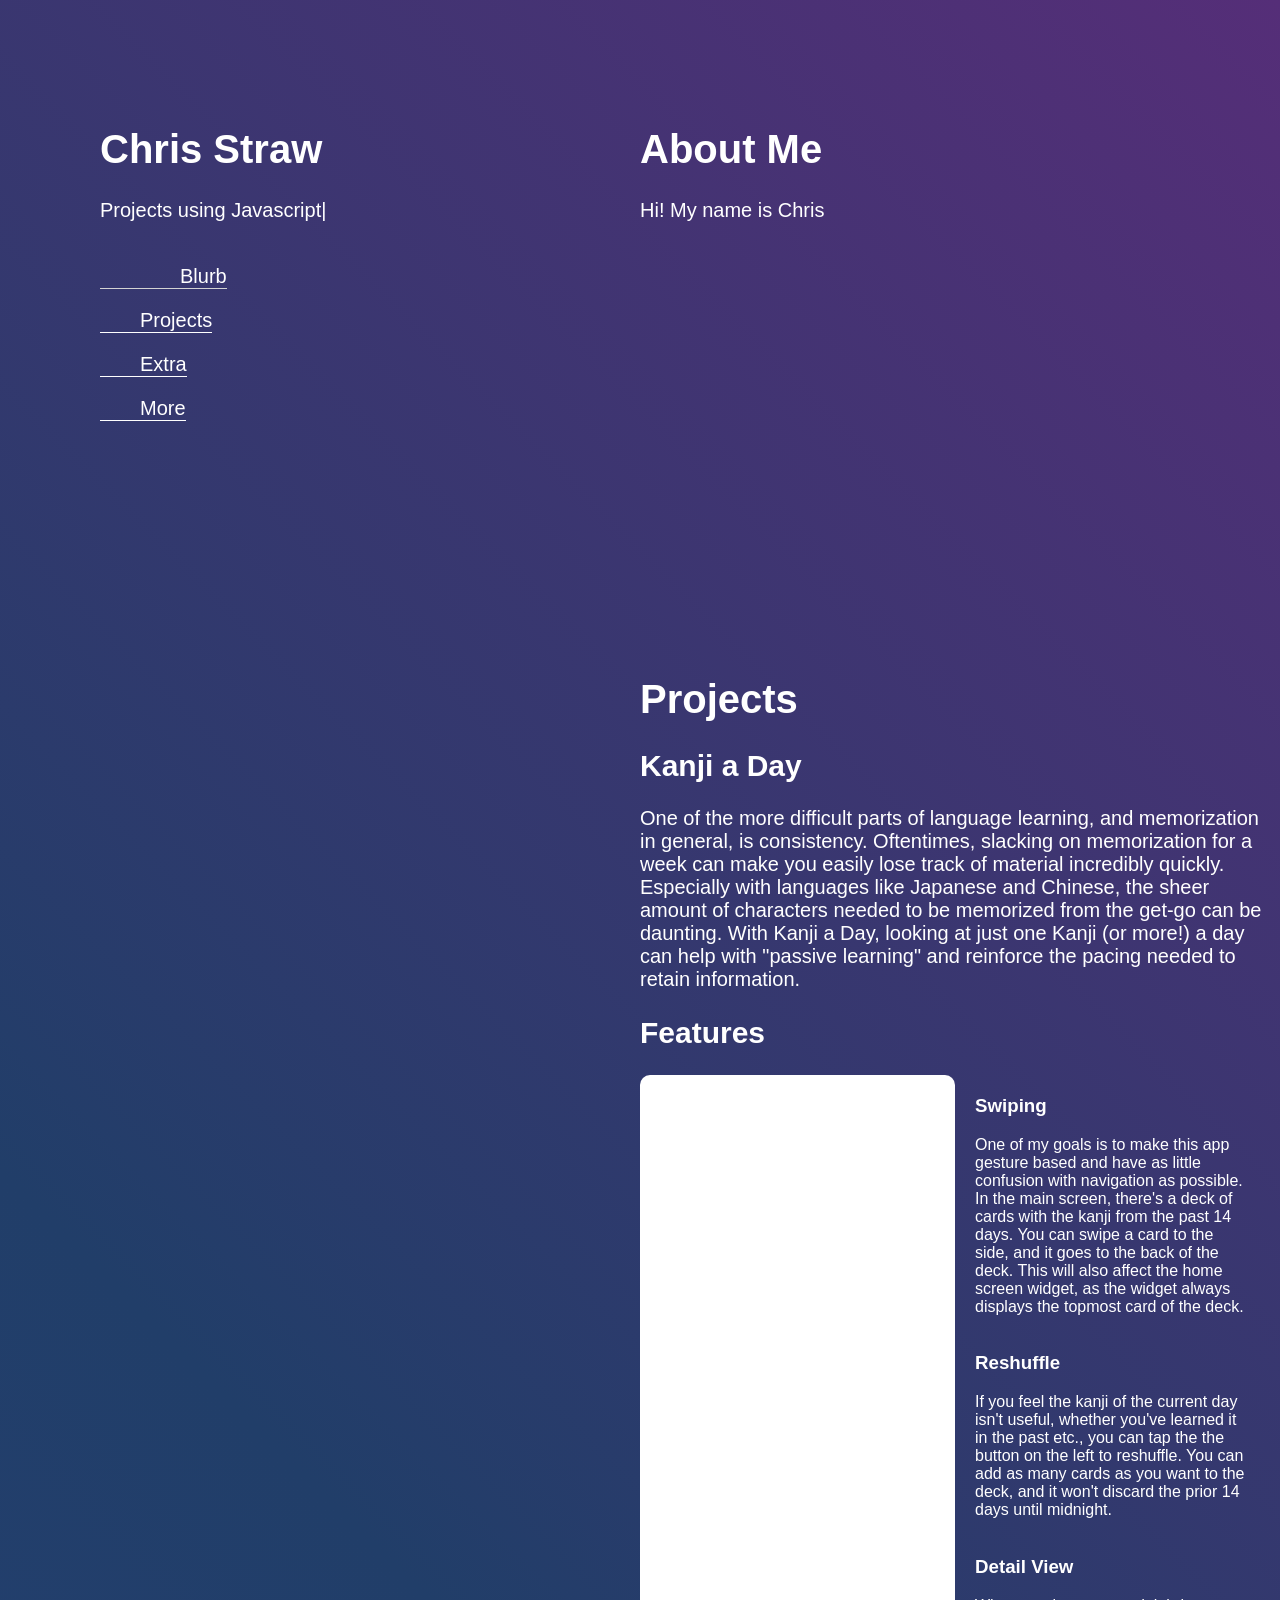
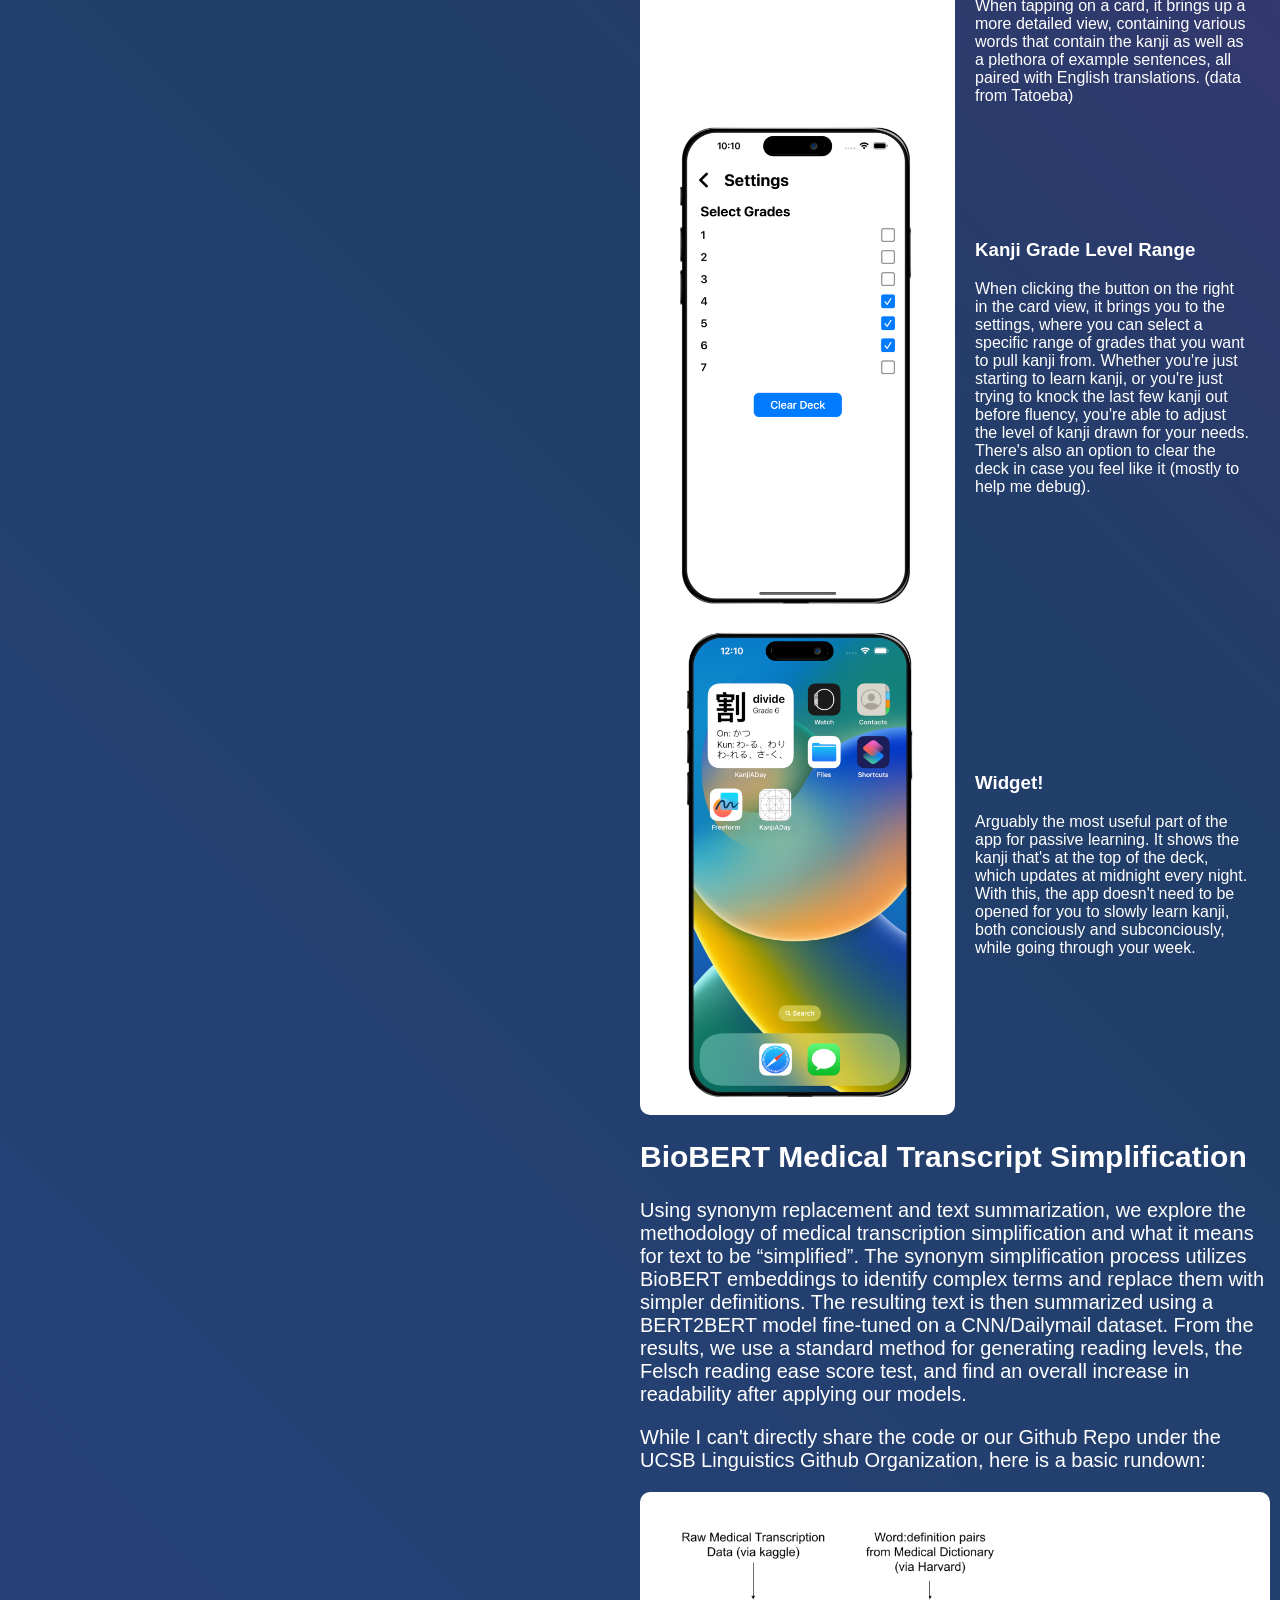
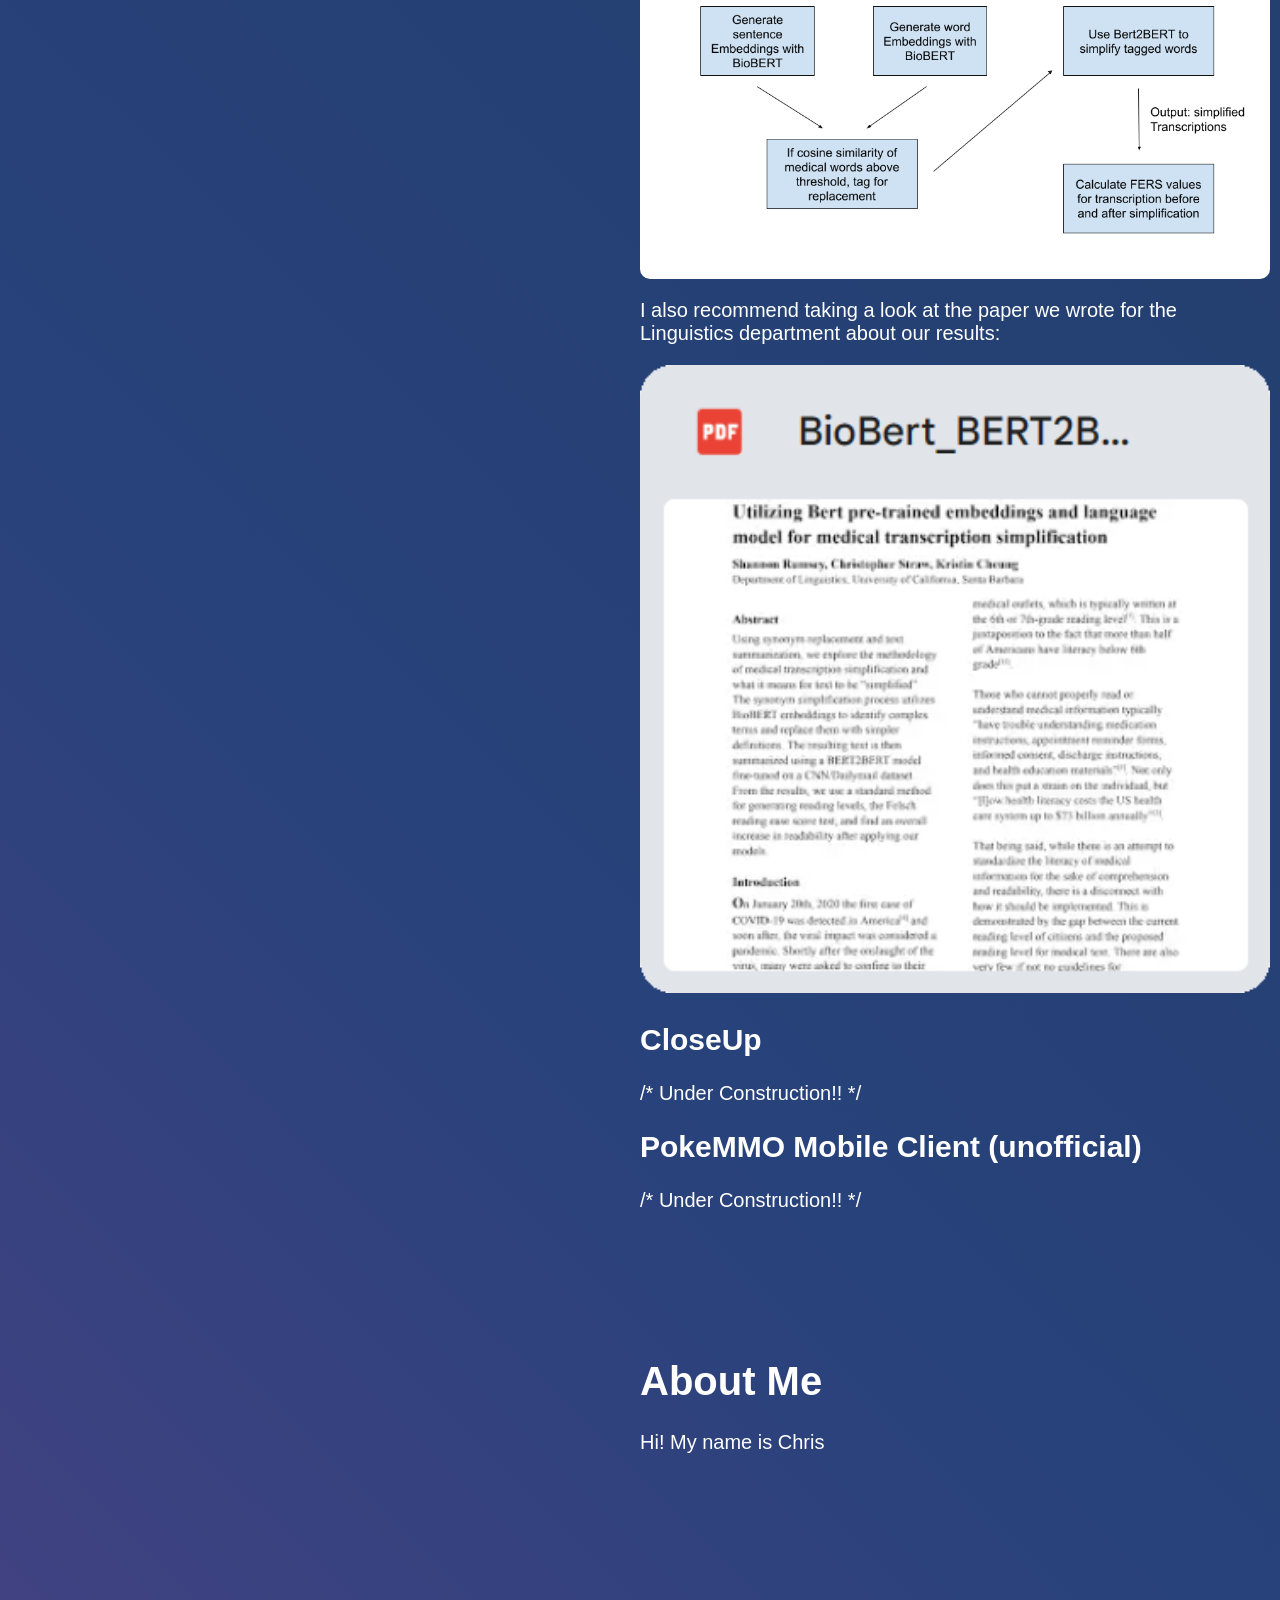
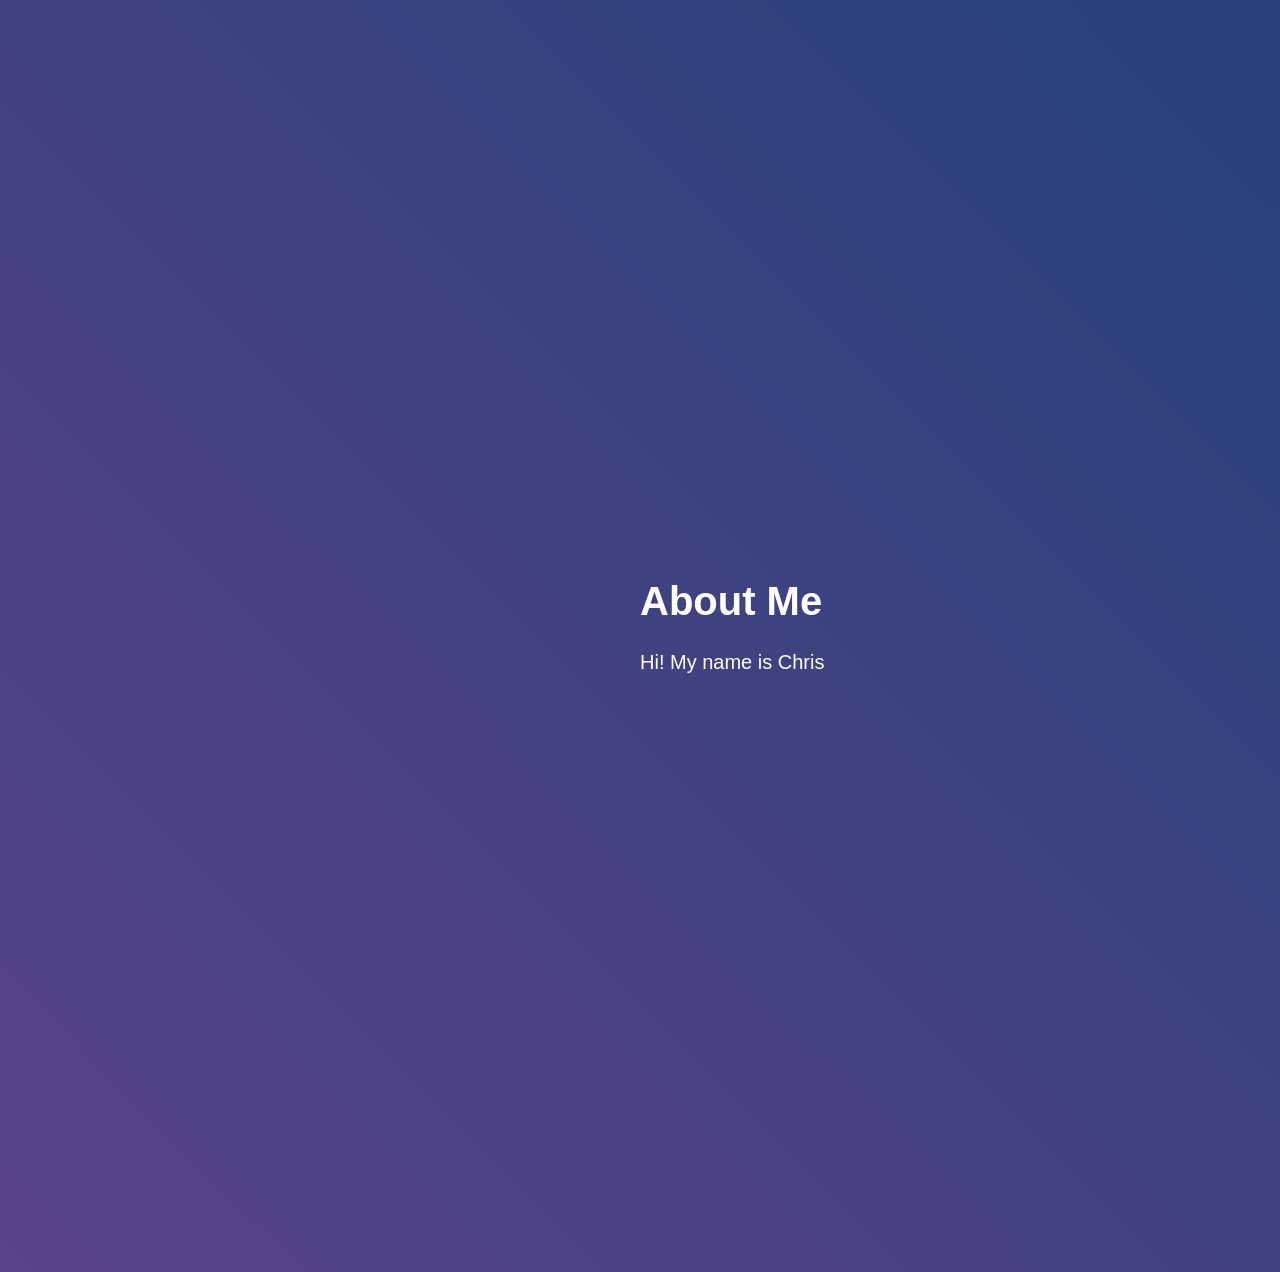
==== index.html @ 083249a6 "Updates" ====
<!doctype html><html lang="en"><head><meta charset="utf-8"/><link rel="icon" href="/favicon.ico"/><meta name="viewport" content="width=device-width,initial-scale=1"/><meta name="theme-color" content="#000000"/><meta name="description" content="Web site created using create-react-app"/><link rel="apple-touch-icon" href="/logo192.png"/><link rel="manifest" href="/manifest.json"/><title>React App</title><script defer="defer" src="/static/js/main.8c83bfd1.js"></script><link href="/static/css/main.f8eeda73.css" rel="stylesheet"></head><body><noscript>You need to enable JavaScript to run this app.</noscript><div id="root"></div></body></html>
---- static/css/main.f8eeda73.css ----
body{-webkit-font-smoothing:antialiased;-moz-osx-font-smoothing:grayscale;font-family:-apple-system,BlinkMacSystemFont,Segoe UI,Roboto,Oxygen,Ubuntu,Cantarell,Fira Sans,Droid Sans,Helvetica Neue,sans-serif;margin:0}code{font-family:source-code-pro,Menlo,Monaco,Consolas,Courier New,monospace}.App{-webkit-animation:gradientAnimation 15s ease infinite;animation:gradientAnimation 15s ease infinite;background:linear-gradient(45deg,#5b4289,#28427b,#213e69,#552e78);background-size:100% 100%;color:#fff;display:flex;flex-direction:column;font-size:20px;min-height:100vh}@-webkit-keyframes gradientAnimation{0%{background-position:0 50%}50%{background-position:100% 50%}to{background-position:0 50%}}@keyframes gradientAnimation{0%{background-position:0 50%}50%{background-position:100% 50%}to{background-position:0 50%}}.Sidebar{height:100%;margin-left:100px;margin-top:100px;position:fixed;width:40%}.App-link{color:#61dafb}.jump-button{background-color:initial;border:none;border-bottom:1px solid #fff;color:#fff;cursor:pointer;font-size:20px;outline:none;padding:20px 0 0 40px;text-align:right;transition:border-bottom .3s ease;transition:padding .3s ease;&:active,&:hover{border-bottom:1px solid #d3d3d3;padding:20px 0 0 80px}}.jump-button.active-button{border-bottom:1px solid #d3d3d3;padding:20px 0 0 80px}.sub-button{background-color:initial;border:none;color:#fff;cursor:pointer;font-size:15px;outline:none;padding:5px 0 0 80px;text-align:right;transition:border-bottom .3s ease;transition:padding .3s ease;&:active,&:hover{border-bottom:1px solid #d3d3d3;padding:5px 0 0 90px}}.sub-button.active-button{border-bottom:1px solid #d3d3d3;padding:5px 0 0 90px}#Blurb{min-height:50vh;padding-top:100px}#Extra,#More,#Projects{min-height:80vh;padding-top:100px}#Projects td{font-size:medium;padding-left:20px;padding-right:20px;width:40%}table{border-collapse:collapse}td:first-child{border-radius:0 0 0 0}.box,td:first-child{background-color:#fff}.box{border-radius:10px}tr:first-child td{border-radius:10px 10px 0 0}tr:last-child td{border-radius:0 0 10px 10px}@-webkit-keyframes move{to{-webkit-transform:translateZ(1px) rotate(1turn);transform:translateZ(1px) rotate(1turn)}}@keyframes move{to{-webkit-transform:translateZ(1px) rotate(1turn);transform:translateZ(1px) rotate(1turn)}}.background{background:#221547;height:100vh;left:0;overflow:hidden;position:fixed;top:0;width:100vw;z-index:-1}.background span{-webkit-animation:move;animation:move;-webkit-animation-duration:45;animation-duration:45;-webkit-animation-iteration-count:infinite;animation-iteration-count:infinite;-webkit-animation-timing-function:linear;animation-timing-function:linear;-webkit-backface-visibility:hidden;backface-visibility:hidden;border-radius:20vmin;height:20vmin;position:absolute;width:20vmin}.background span:nth-child(0){-webkit-animation-delay:-18s;animation-delay:-18s;-webkit-animation-duration:23s;animation-duration:23s;box-shadow:40vmin 0 5.588295470776879vmin currentColor;color:#3900a3;left:36%;top:65%;-webkit-transform-origin:-23vw 2vh;transform-origin:-23vw 2vh}.background span:first-child{-webkit-animation-delay:-1s;animation-delay:-1s;-webkit-animation-duration:11s;animation-duration:11s;box-shadow:40vmin 0 5.332223553403747vmin currentColor;color:#2a2985;left:95%;top:4%;-webkit-transform-origin:14vw 12vh;transform-origin:14vw 12vh}.background span:nth-child(2){-webkit-animation-delay:-1s;animation-delay:-1s;-webkit-animation-duration:18s;animation-duration:18s;box-shadow:40vmin 0 5.187755871117757vmin currentColor;color:#3900a3;left:2%;top:79%;-webkit-transform-origin:-4vw -12vh;transform-origin:-4vw -12vh}.background span:nth-child(3){-webkit-animation-delay:-31s;animation-delay:-31s;-webkit-animation-duration:25s;animation-duration:25s;box-shadow:-40vmin 0 5.772920696805178vmin currentColor;color:#2a2985;left:78%;top:34%;-webkit-transform-origin:14vw 12vh;transform-origin:14vw 12vh}.background span:nth-child(4){-webkit-animation-delay:-50s;animation-delay:-50s;-webkit-animation-duration:17s;animation-duration:17s;box-shadow:-40vmin 0 5.320582833159735vmin currentColor;color:#2a2985;left:41%;top:41%;-webkit-transform-origin:16vw -17vh;transform-origin:16vw -17vh}.background span:nth-child(5){-webkit-animation-delay:-23s;animation-delay:-23s;-webkit-animation-duration:29s;animation-duration:29s;box-shadow:-40vmin 0 5.996318964226675vmin currentColor;color:#2a2985;left:41%;top:27%;-webkit-transform-origin:9vw -3vh;transform-origin:9vw -3vh}.background span:nth-child(6){-webkit-animation-delay:-9s;animation-delay:-9s;-webkit-animation-duration:36s;animation-duration:36s;box-shadow:40vmin 0 5.502856288078841vmin currentColor;color:#4d2d86;left:53%;top:42%;-webkit-transform-origin:-3vw 9vh;transform-origin:-3vw 9vh}.background span:nth-child(7){-webkit-animation-delay:-25s;animation-delay:-25s;-webkit-animation-duration:41s;animation-duration:41s;box-shadow:40vmin 0 5.06411109948616vmin currentColor;color:#4d2d86;left:24%;top:88%;-webkit-transform-origin:10vw -6vh;transform-origin:10vw -6vh}.background span:nth-child(8){-webkit-animation-delay:-19s;animation-delay:-19s;-webkit-animation-duration:48s;animation-duration:48s;box-shadow:40vmin 0 5.541991255950999vmin currentColor;color:#3900a3;left:11%;top:59%;-webkit-transform-origin:10vw -20vh;transform-origin:10vw -20vh}.background span:nth-child(9){-webkit-animation-delay:-1s;animation-delay:-1s;-webkit-animation-duration:55s;animation-duration:55s;box-shadow:-40vmin 0 5.867036021907587vmin currentColor;color:#3900a3;left:25%;top:31%;-webkit-transform-origin:-21vw 1vh;transform-origin:-21vw 1vh}.background span:nth-child(10){-webkit-animation-delay:-30s;animation-delay:-30s;-webkit-animation-duration:52s;animation-duration:52s;box-shadow:-40vmin 0 5.0336645927562715vmin currentColor;color:#3900a3;left:62%;top:74%;-webkit-transform-origin:-21vw -23vh;transform-origin:-21vw -23vh}.background span:nth-child(11){-webkit-animation-delay:-35s;animation-delay:-35s;-webkit-animation-duration:10s;animation-duration:10s;box-shadow:-40vmin 0 5.84135566686729vmin currentColor;color:#4d2d86;left:15%;top:31%;-webkit-transform-origin:-1vw -9vh;transform-origin:-1vw -9vh}.background span:nth-child(12){-webkit-animation-delay:-13s;animation-delay:-13s;-webkit-animation-duration:38s;animation-duration:38s;box-shadow:-40vmin 0 5.887124822050687vmin currentColor;color:#2a2985;left:73%;top:71%;-webkit-transform-origin:-7vw 18vh;transform-origin:-7vw 18vh}.background span:nth-child(13){-webkit-animation-delay:-19s;animation-delay:-19s;-webkit-animation-duration:50s;animation-duration:50s;box-shadow:-40vmin 0 5.177498669181319vmin currentColor;color:#3900a3;left:91%;top:19%;-webkit-transform-origin:19vw -22vh;transform-origin:19vw -22vh}.background span:nth-child(14){-webkit-animation-delay:-13s;animation-delay:-13s;-webkit-animation-duration:12s;animation-duration:12s;box-shadow:-40vmin 0 5.978588955239623vmin currentColor;color:#4d2d86;left:44%;top:40%;-webkit-transform-origin:-1vw 7vh;transform-origin:-1vw 7vh}.background span:nth-child(15){-webkit-animation-duration:35s;animation-duration:35s;box-shadow:-40vmin 0 5.014020178863394vmin currentColor;left:43%;top:69%;-webkit-transform-origin:-5vw 9vh;transform-origin:-5vw 9vh}.background span:nth-child(15),.background span:nth-child(16){-webkit-animation-delay:-40s;animation-delay:-40s;color:#2a2985}.background span:nth-child(16){-webkit-animation-duration:19s;animation-duration:19s;box-shadow:40vmin 0 5.189650635320517vmin currentColor;left:66%;top:24%;-webkit-transform-origin:-14vw 16vh;transform-origin:-14vw 16vh}.background span:nth-child(17){-webkit-animation-delay:-4s;animation-delay:-4s;-webkit-animation-duration:37s;animation-duration:37s;box-shadow:-40vmin 0 5.89436896289968vmin currentColor;color:#3900a3;left:58%;top:99%;-webkit-transform-origin:22vw 9vh;transform-origin:22vw 9vh}.background span:nth-child(18){-webkit-animation-delay:-12s;animation-delay:-12s;-webkit-animation-duration:39s;animation-duration:39s;box-shadow:-40vmin 0 5.392764855256595vmin currentColor;color:#2a2985;left:32%;top:61%;-webkit-transform-origin:-4vw -3vh;transform-origin:-4vw -3vh}.background span:nth-child(19){-webkit-animation-delay:-3s;animation-delay:-3s;-webkit-animation-duration:8s;animation-duration:8s;box-shadow:-40vmin 0 5.374449293980472vmin currentColor;color:#3900a3;left:50%;top:18%;-webkit-transform-origin:1vw 3vh;transform-origin:1vw 3vh}
/*# sourceMappingURL=main.f8eeda73.css.map*/
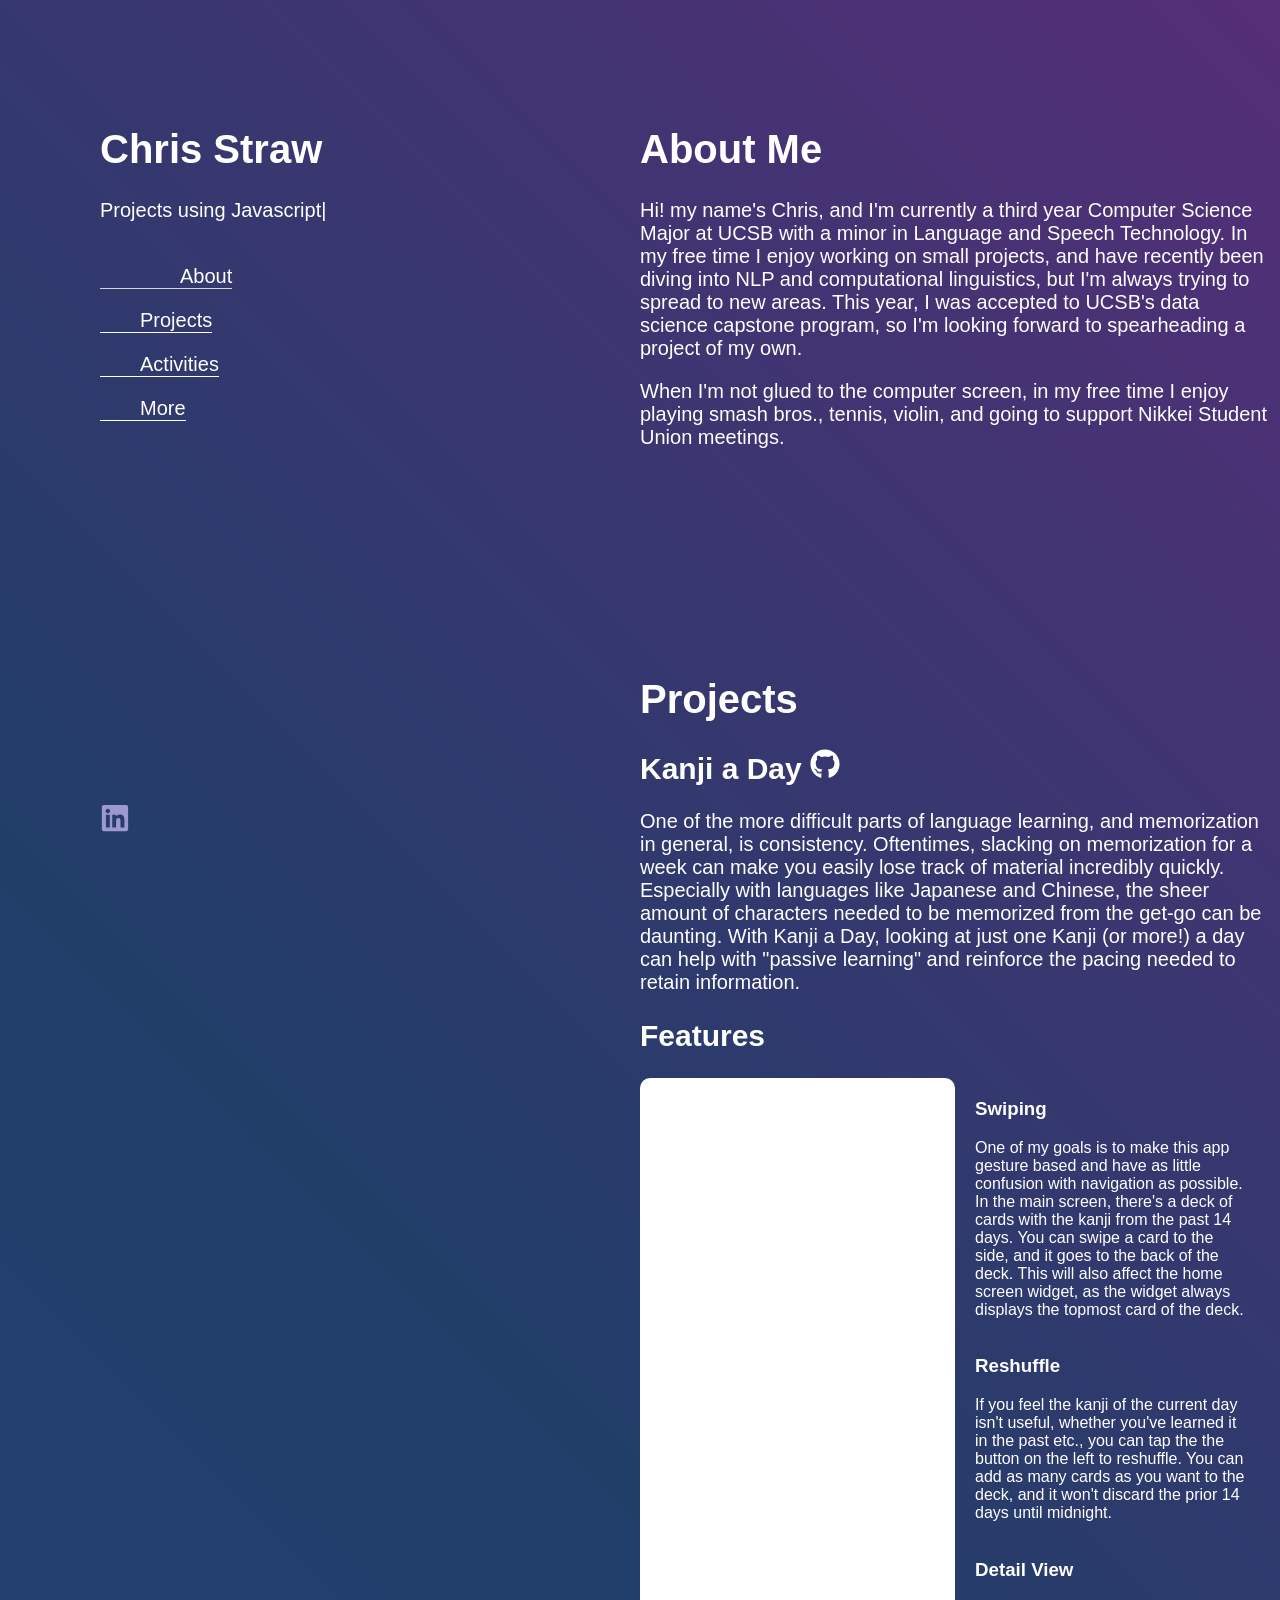
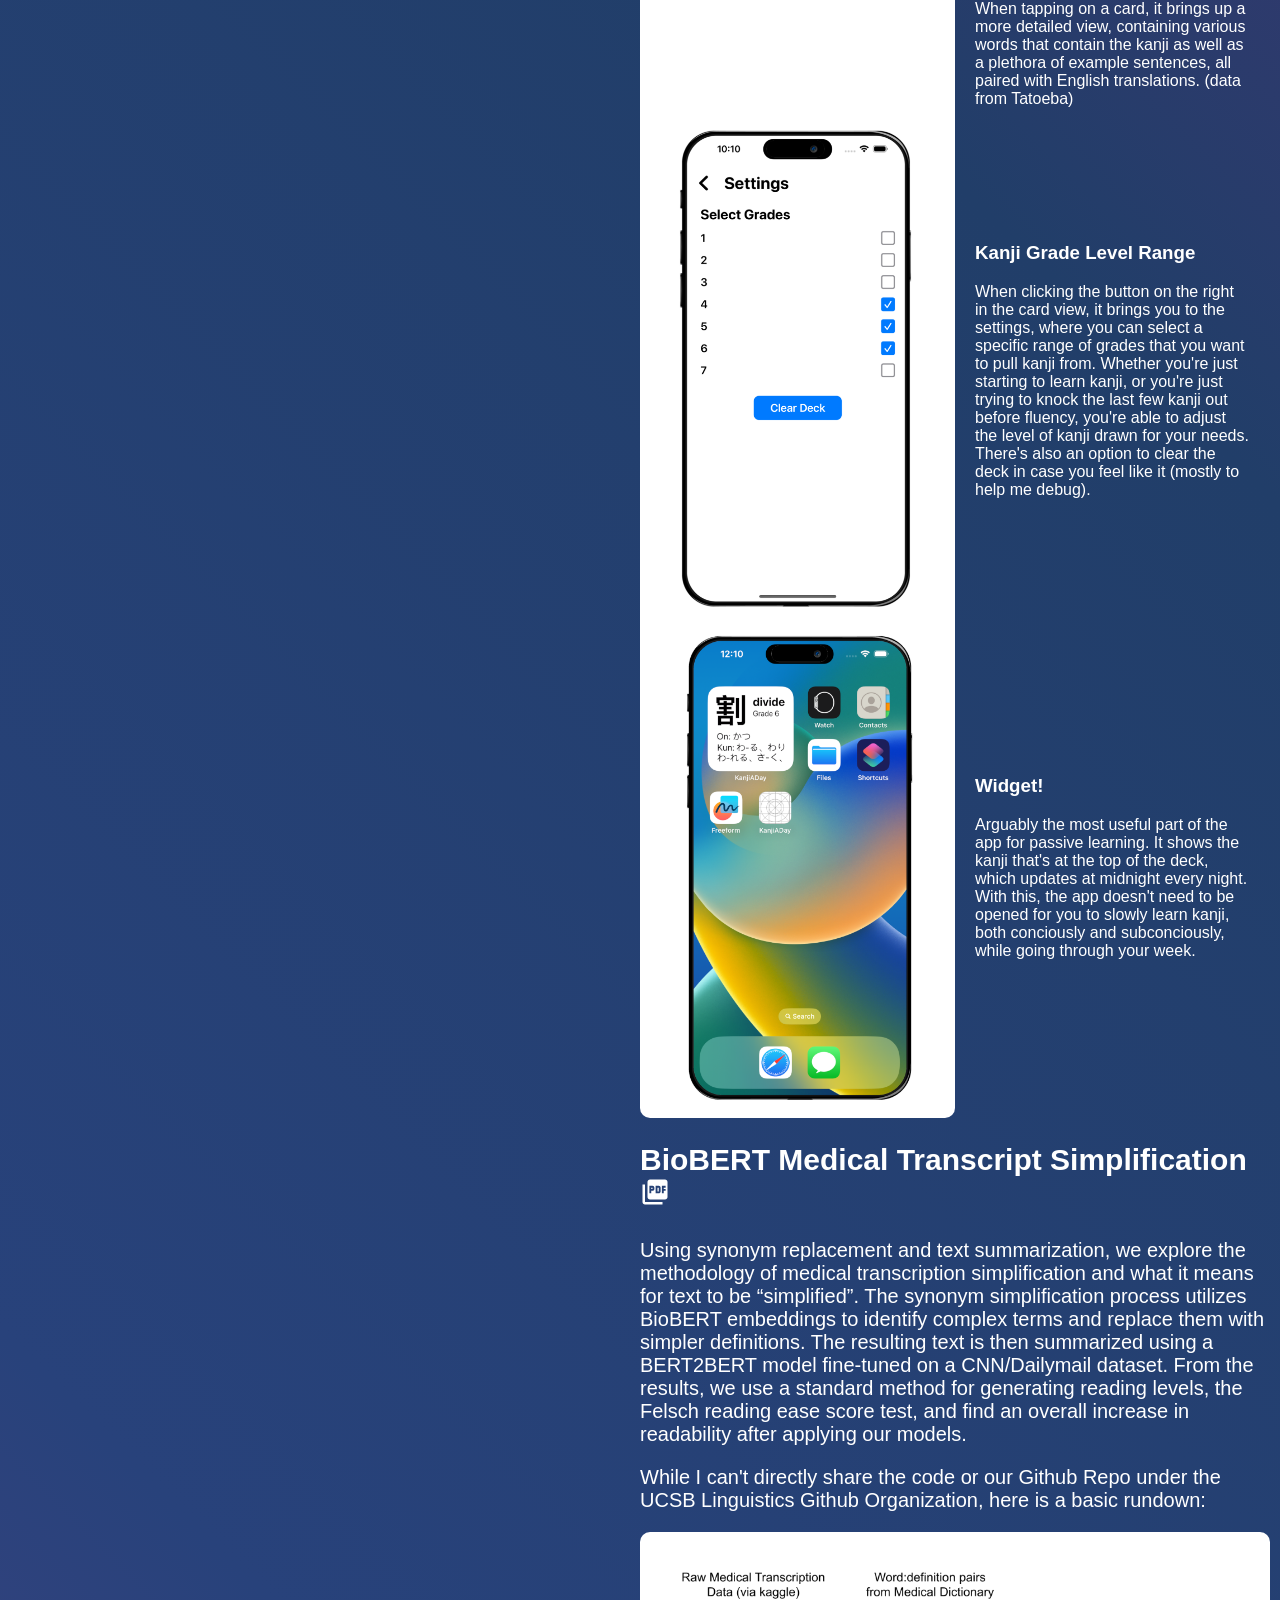
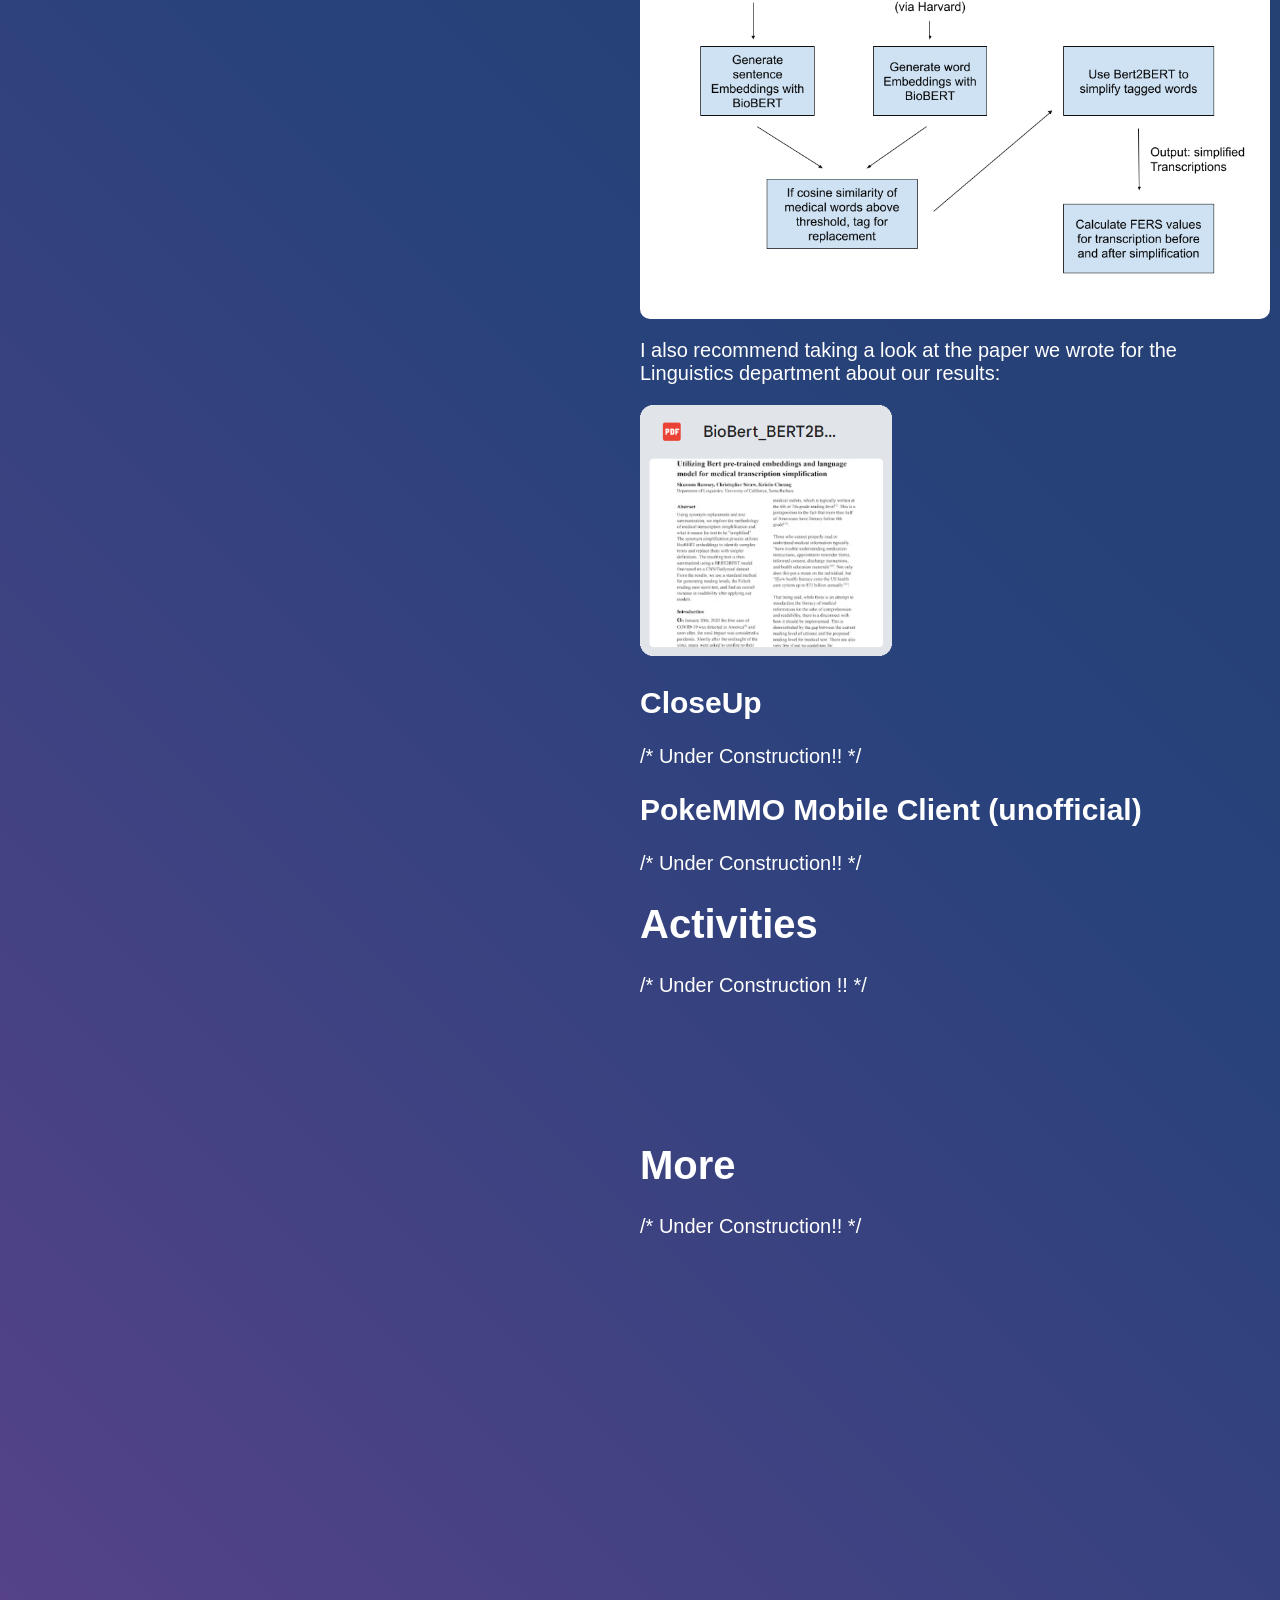
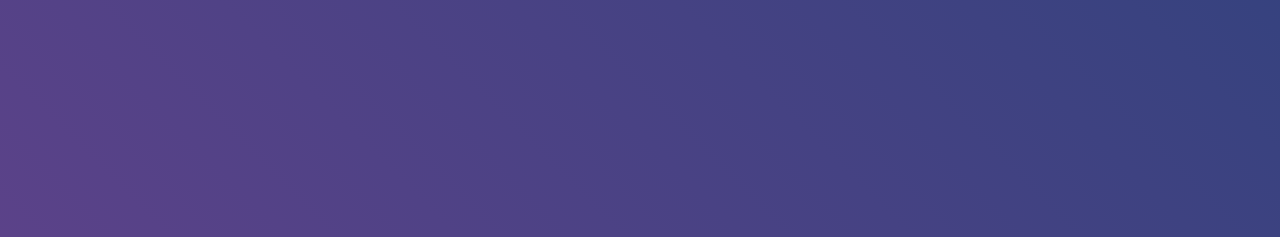
==== commit 0222c033: "Updates" ====
--- a/index.html
+++ b/index.html
@@ -1 +1 @@
-<!doctype html><html lang="en"><head><meta charset="utf-8"/><link rel="icon" href="/favicon.ico"/><meta name="viewport" content="width=device-width,initial-scale=1"/><meta name="theme-color" content="#000000"/><meta name="description" content="Web site created using create-react-app"/><link rel="apple-touch-icon" href="/logo192.png"/><link rel="manifest" href="/manifest.json"/><title>React App</title><script defer="defer" src="/static/js/main.8c83bfd1.js"></script><link href="/static/css/main.f8eeda73.css" rel="stylesheet"></head><body><noscript>You need to enable JavaScript to run this app.</noscript><div id="root"></div></body></html>+<!doctype html><html lang="en"><head><meta charset="utf-8"/><link rel="icon" href="/favicon.ico"/><meta name="viewport" content="width=device-width,initial-scale=1"/><meta name="theme-color" content="#000000"/><meta name="description" content="Web site created using create-react-app"/><link rel="apple-touch-icon" href="/logo192.png"/><link rel="manifest" href="/manifest.json"/><title>React App</title><script defer="defer" src="/static/js/main.642e644e.js"></script><link href="/static/css/main.ae793472.css" rel="stylesheet"></head><body><noscript>You need to enable JavaScript to run this app.</noscript><div id="root"></div></body></html>
--- a/static/css/main.ae793472.css
+++ b/static/css/main.ae793472.css
@@ -0,0 +1,2 @@
+body{-webkit-font-smoothing:antialiased;-moz-osx-font-smoothing:grayscale;font-family:-apple-system,BlinkMacSystemFont,Segoe UI,Roboto,Oxygen,Ubuntu,Cantarell,Fira Sans,Droid Sans,Helvetica Neue,sans-serif;margin:0}code{font-family:source-code-pro,Menlo,Monaco,Consolas,Courier New,monospace}.App{-webkit-animation:gradientAnimation 15s ease infinite;animation:gradientAnimation 15s ease infinite;background:linear-gradient(45deg,#5b4289,#28427b,#213e69,#552e78);background-size:100% 100%;display:flex;flex-direction:column;font-size:20px;min-height:100vh}.App,a{color:#fff}a{background-color:initial;text-decoration:none}.Links a{bottom:60px;color:#9e98d0;position:fixed}@-webkit-keyframes gradientAnimation{0%{background-position:0 50%}50%{background-position:100% 50%}to{background-position:0 50%}}@keyframes gradientAnimation{0%{background-position:0 50%}50%{background-position:100% 50%}to{background-position:0 50%}}.Sidebar{height:100%;margin-left:100px;margin-top:100px;position:fixed;width:40%}.App-link{color:#61dafb}.jump-button{background-color:initial;border:none;border-bottom:1px solid #fff;color:#fff;cursor:pointer;font-size:20px;outline:none;padding:20px 0 0 40px;text-align:right;transition:border-bottom .3s ease;transition:padding .3s ease;&:active,&:hover{border-bottom:1px solid #d3d3d3;padding:20px 0 0 80px}}.jump-button.active-button{border-bottom:1px solid #d3d3d3;padding:20px 0 0 80px}.sub-button{background-color:initial;border:none;color:#fff;cursor:pointer;font-size:15px;outline:none;padding:5px 0 0 80px;text-align:right;transition:border-bottom .3s ease;transition:padding .3s ease;&:active,&:hover{border-bottom:1px solid #d3d3d3;padding:5px 0 0 90px}}.sub-button.active-button{border-bottom:1px solid #d3d3d3;padding:5px 0 0 90px}#About{min-height:50vh;padding-top:100px}#Extra,#More,#Projects{min-height:80vh;padding-top:100px}#Projects td{font-size:medium;padding-left:20px;padding-right:20px;width:40%}table{border-collapse:collapse}td:first-child{border-radius:0 0 0 0}.box,td:first-child{background-color:#fff}.box{border-radius:10px}tr:first-child td{border-radius:10px 10px 0 0}tr:last-child td{border-radius:0 0 10px 10px}@-webkit-keyframes move{to{-webkit-transform:translateZ(1px) rotate(1turn);transform:translateZ(1px) rotate(1turn)}}@keyframes move{to{-webkit-transform:translateZ(1px) rotate(1turn);transform:translateZ(1px) rotate(1turn)}}.background{background:#221547;height:100vh;left:0;overflow:hidden;position:fixed;top:0;width:100vw;z-index:-1}.background span{-webkit-animation:move;animation:move;-webkit-animation-duration:45;animation-duration:45;-webkit-animation-iteration-count:infinite;animation-iteration-count:infinite;-webkit-animation-timing-function:linear;animation-timing-function:linear;-webkit-backface-visibility:hidden;backface-visibility:hidden;border-radius:20vmin;height:20vmin;position:absolute;width:20vmin}.background span:nth-child(0){-webkit-animation-delay:-18s;animation-delay:-18s;-webkit-animation-duration:23s;animation-duration:23s;box-shadow:40vmin 0 5.588295470776879vmin currentColor;color:#3900a3;left:36%;top:65%;-webkit-transform-origin:-23vw 2vh;transform-origin:-23vw 2vh}.background span:first-child{-webkit-animation-delay:-1s;animation-delay:-1s;-webkit-animation-duration:11s;animation-duration:11s;box-shadow:40vmin 0 5.332223553403747vmin currentColor;color:#2a2985;left:95%;top:4%;-webkit-transform-origin:14vw 12vh;transform-origin:14vw 12vh}.background span:nth-child(2){-webkit-animation-delay:-1s;animation-delay:-1s;-webkit-animation-duration:18s;animation-duration:18s;box-shadow:40vmin 0 5.187755871117757vmin currentColor;color:#3900a3;left:2%;top:79%;-webkit-transform-origin:-4vw -12vh;transform-origin:-4vw -12vh}.background span:nth-child(3){-webkit-animation-delay:-31s;animation-delay:-31s;-webkit-animation-duration:25s;animation-duration:25s;box-shadow:-40vmin 0 5.772920696805178vmin currentColor;color:#2a2985;left:78%;top:34%;-webkit-transform-origin:14vw 12vh;transform-origin:14vw 12vh}.background span:nth-child(4){-webkit-animation-delay:-50s;animation-delay:-50s;-webkit-animation-duration:17s;animation-duration:17s;box-shadow:-40vmin 0 5.320582833159735vmin currentColor;color:#2a2985;left:41%;top:41%;-webkit-transform-origin:16vw -17vh;transform-origin:16vw -17vh}.background span:nth-child(5){-webkit-animation-delay:-23s;animation-delay:-23s;-webkit-animation-duration:29s;animation-duration:29s;box-shadow:-40vmin 0 5.996318964226675vmin currentColor;color:#2a2985;left:41%;top:27%;-webkit-transform-origin:9vw -3vh;transform-origin:9vw -3vh}.background span:nth-child(6){-webkit-animation-delay:-9s;animation-delay:-9s;-webkit-animation-duration:36s;animation-duration:36s;box-shadow:40vmin 0 5.502856288078841vmin currentColor;color:#4d2d86;left:53%;top:42%;-webkit-transform-origin:-3vw 9vh;transform-origin:-3vw 9vh}.background span:nth-child(7){-webkit-animation-delay:-25s;animation-delay:-25s;-webkit-animation-duration:41s;animation-duration:41s;box-shadow:40vmin 0 5.06411109948616vmin currentColor;color:#4d2d86;left:24%;top:88%;-webkit-transform-origin:10vw -6vh;transform-origin:10vw -6vh}.background span:nth-child(8){-webkit-animation-delay:-19s;animation-delay:-19s;-webkit-animation-duration:48s;animation-duration:48s;box-shadow:40vmin 0 5.541991255950999vmin currentColor;color:#3900a3;left:11%;top:59%;-webkit-transform-origin:10vw -20vh;transform-origin:10vw -20vh}.background span:nth-child(9){-webkit-animation-delay:-1s;animation-delay:-1s;-webkit-animation-duration:55s;animation-duration:55s;box-shadow:-40vmin 0 5.867036021907587vmin currentColor;color:#3900a3;left:25%;top:31%;-webkit-transform-origin:-21vw 1vh;transform-origin:-21vw 1vh}.background span:nth-child(10){-webkit-animation-delay:-30s;animation-delay:-30s;-webkit-animation-duration:52s;animation-duration:52s;box-shadow:-40vmin 0 5.0336645927562715vmin currentColor;color:#3900a3;left:62%;top:74%;-webkit-transform-origin:-21vw -23vh;transform-origin:-21vw -23vh}.background span:nth-child(11){-webkit-animation-delay:-35s;animation-delay:-35s;-webkit-animation-duration:10s;animation-duration:10s;box-shadow:-40vmin 0 5.84135566686729vmin currentColor;color:#4d2d86;left:15%;top:31%;-webkit-transform-origin:-1vw -9vh;transform-origin:-1vw -9vh}.background span:nth-child(12){-webkit-animation-delay:-13s;animation-delay:-13s;-webkit-animation-duration:38s;animation-duration:38s;box-shadow:-40vmin 0 5.887124822050687vmin currentColor;color:#2a2985;left:73%;top:71%;-webkit-transform-origin:-7vw 18vh;transform-origin:-7vw 18vh}.background span:nth-child(13){-webkit-animation-delay:-19s;animation-delay:-19s;-webkit-animation-duration:50s;animation-duration:50s;box-shadow:-40vmin 0 5.177498669181319vmin currentColor;color:#3900a3;left:91%;top:19%;-webkit-transform-origin:19vw -22vh;transform-origin:19vw -22vh}.background span:nth-child(14){-webkit-animation-delay:-13s;animation-delay:-13s;-webkit-animation-duration:12s;animation-duration:12s;box-shadow:-40vmin 0 5.978588955239623vmin currentColor;color:#4d2d86;left:44%;top:40%;-webkit-transform-origin:-1vw 7vh;transform-origin:-1vw 7vh}.background span:nth-child(15){-webkit-animation-duration:35s;animation-duration:35s;box-shadow:-40vmin 0 5.014020178863394vmin currentColor;left:43%;top:69%;-webkit-transform-origin:-5vw 9vh;transform-origin:-5vw 9vh}.background span:nth-child(15),.background span:nth-child(16){-webkit-animation-delay:-40s;animation-delay:-40s;color:#2a2985}.background span:nth-child(16){-webkit-animation-duration:19s;animation-duration:19s;box-shadow:40vmin 0 5.189650635320517vmin currentColor;left:66%;top:24%;-webkit-transform-origin:-14vw 16vh;transform-origin:-14vw 16vh}.background span:nth-child(17){-webkit-animation-delay:-4s;animation-delay:-4s;-webkit-animation-duration:37s;animation-duration:37s;box-shadow:-40vmin 0 5.89436896289968vmin currentColor;color:#3900a3;left:58%;top:99%;-webkit-transform-origin:22vw 9vh;transform-origin:22vw 9vh}.background span:nth-child(18){-webkit-animation-delay:-12s;animation-delay:-12s;-webkit-animation-duration:39s;animation-duration:39s;box-shadow:-40vmin 0 5.392764855256595vmin currentColor;color:#2a2985;left:32%;top:61%;-webkit-transform-origin:-4vw -3vh;transform-origin:-4vw -3vh}.background span:nth-child(19){-webkit-animation-delay:-3s;animation-delay:-3s;-webkit-animation-duration:8s;animation-duration:8s;box-shadow:-40vmin 0 5.374449293980472vmin currentColor;color:#3900a3;left:50%;top:18%;-webkit-transform-origin:1vw 3vh;transform-origin:1vw 3vh}
+/*# sourceMappingURL=main.ae793472.css.map*/
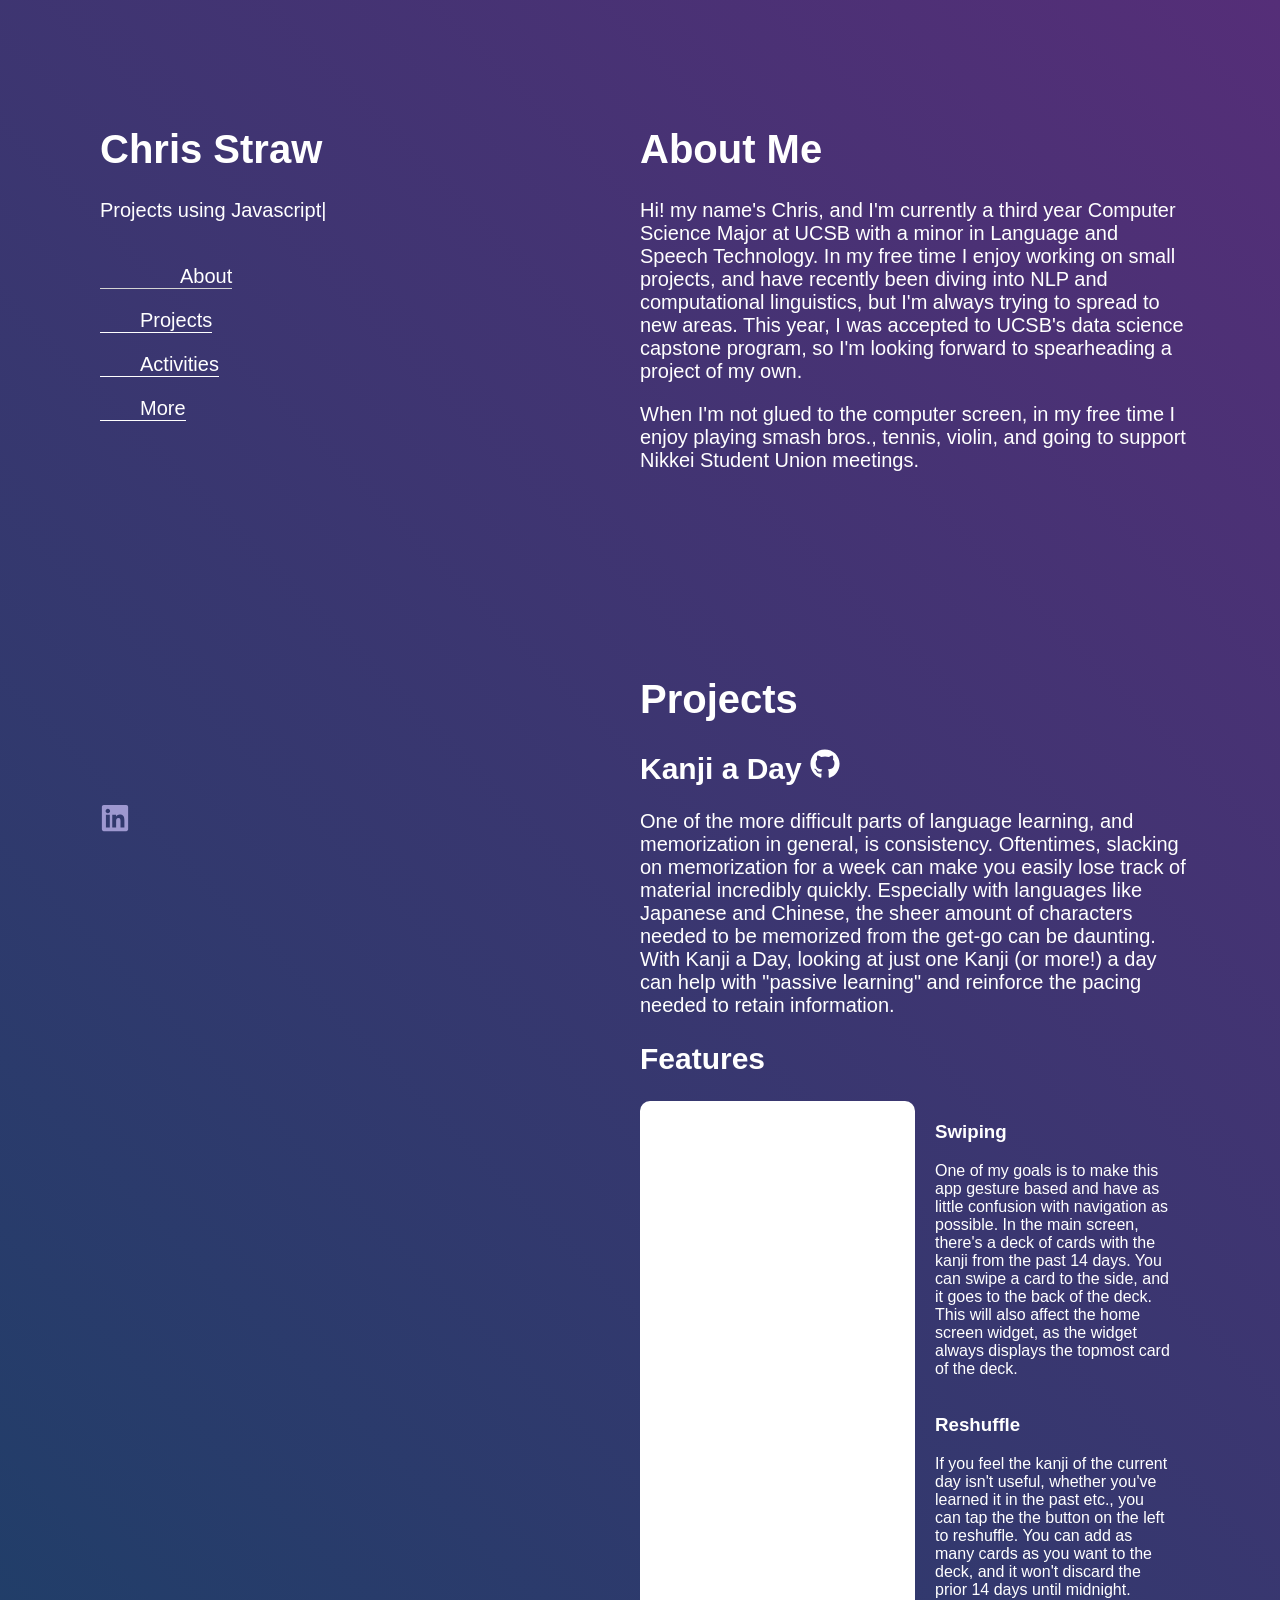
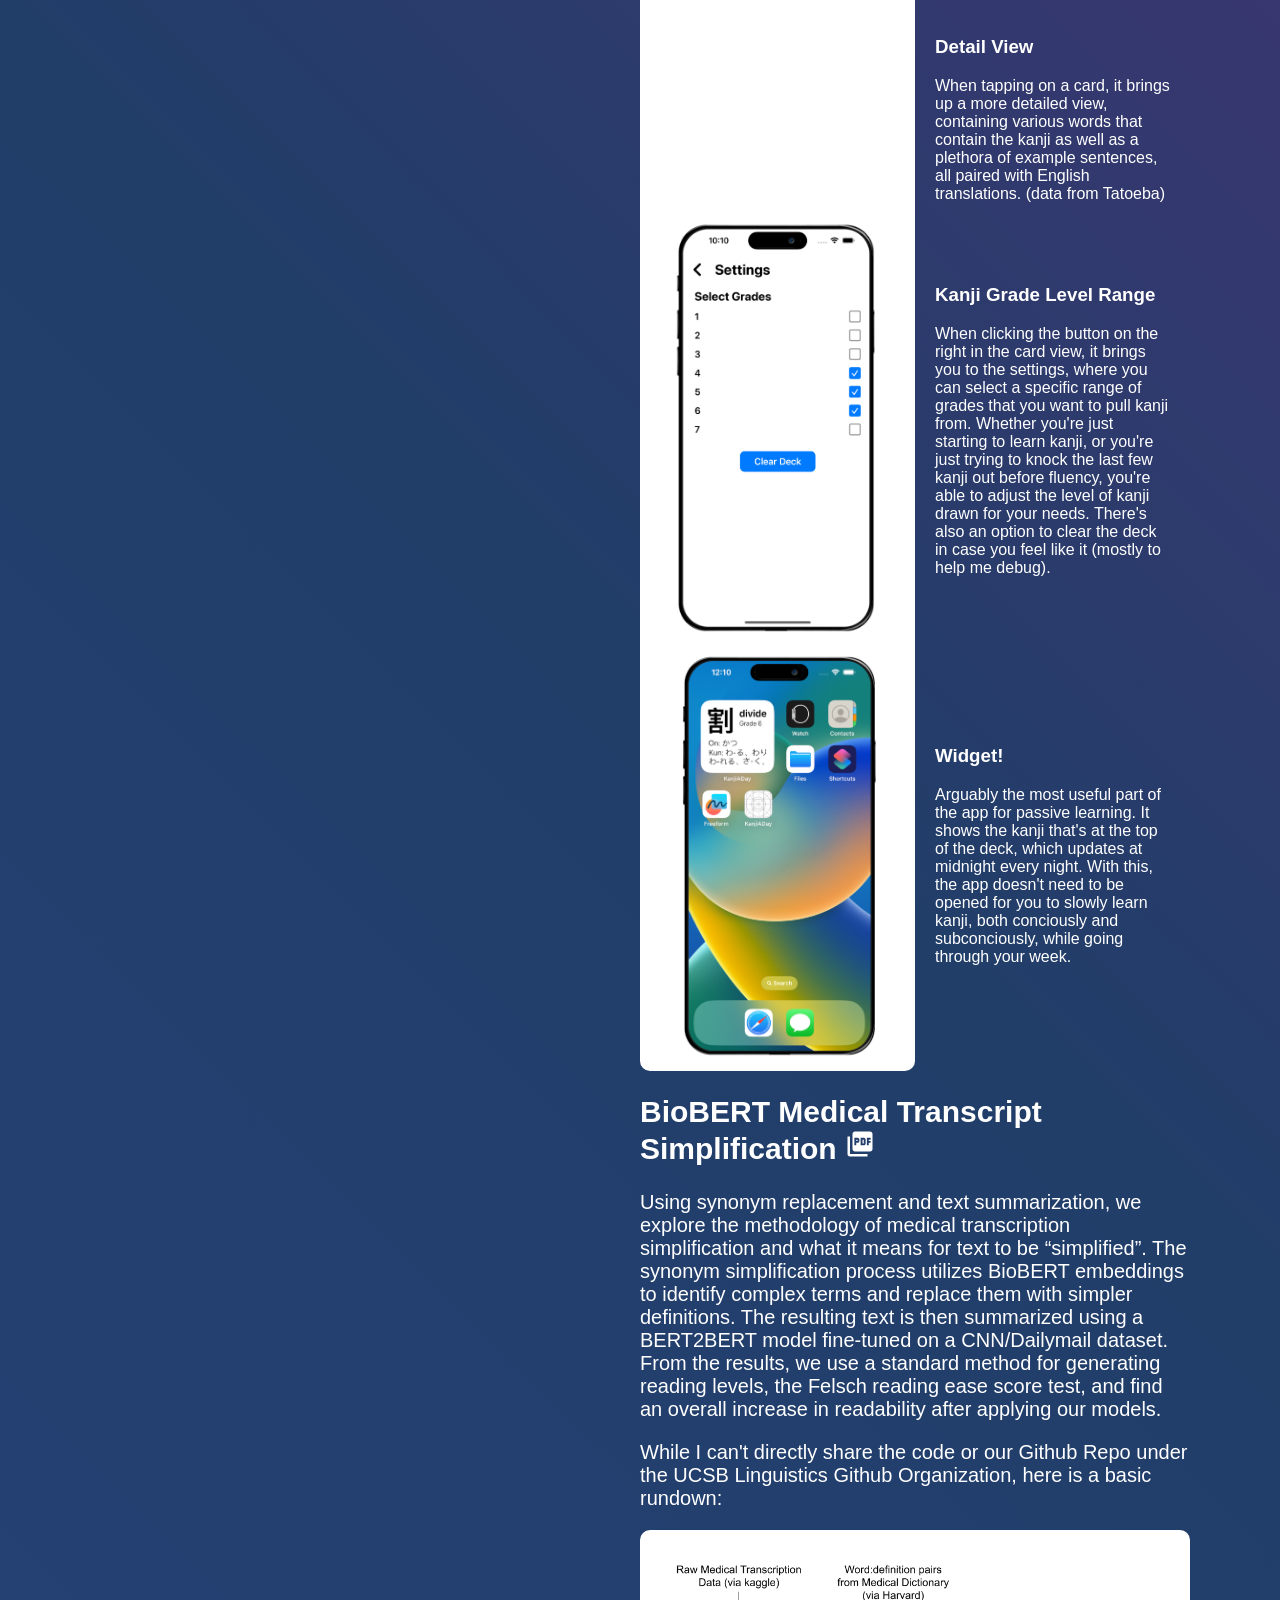
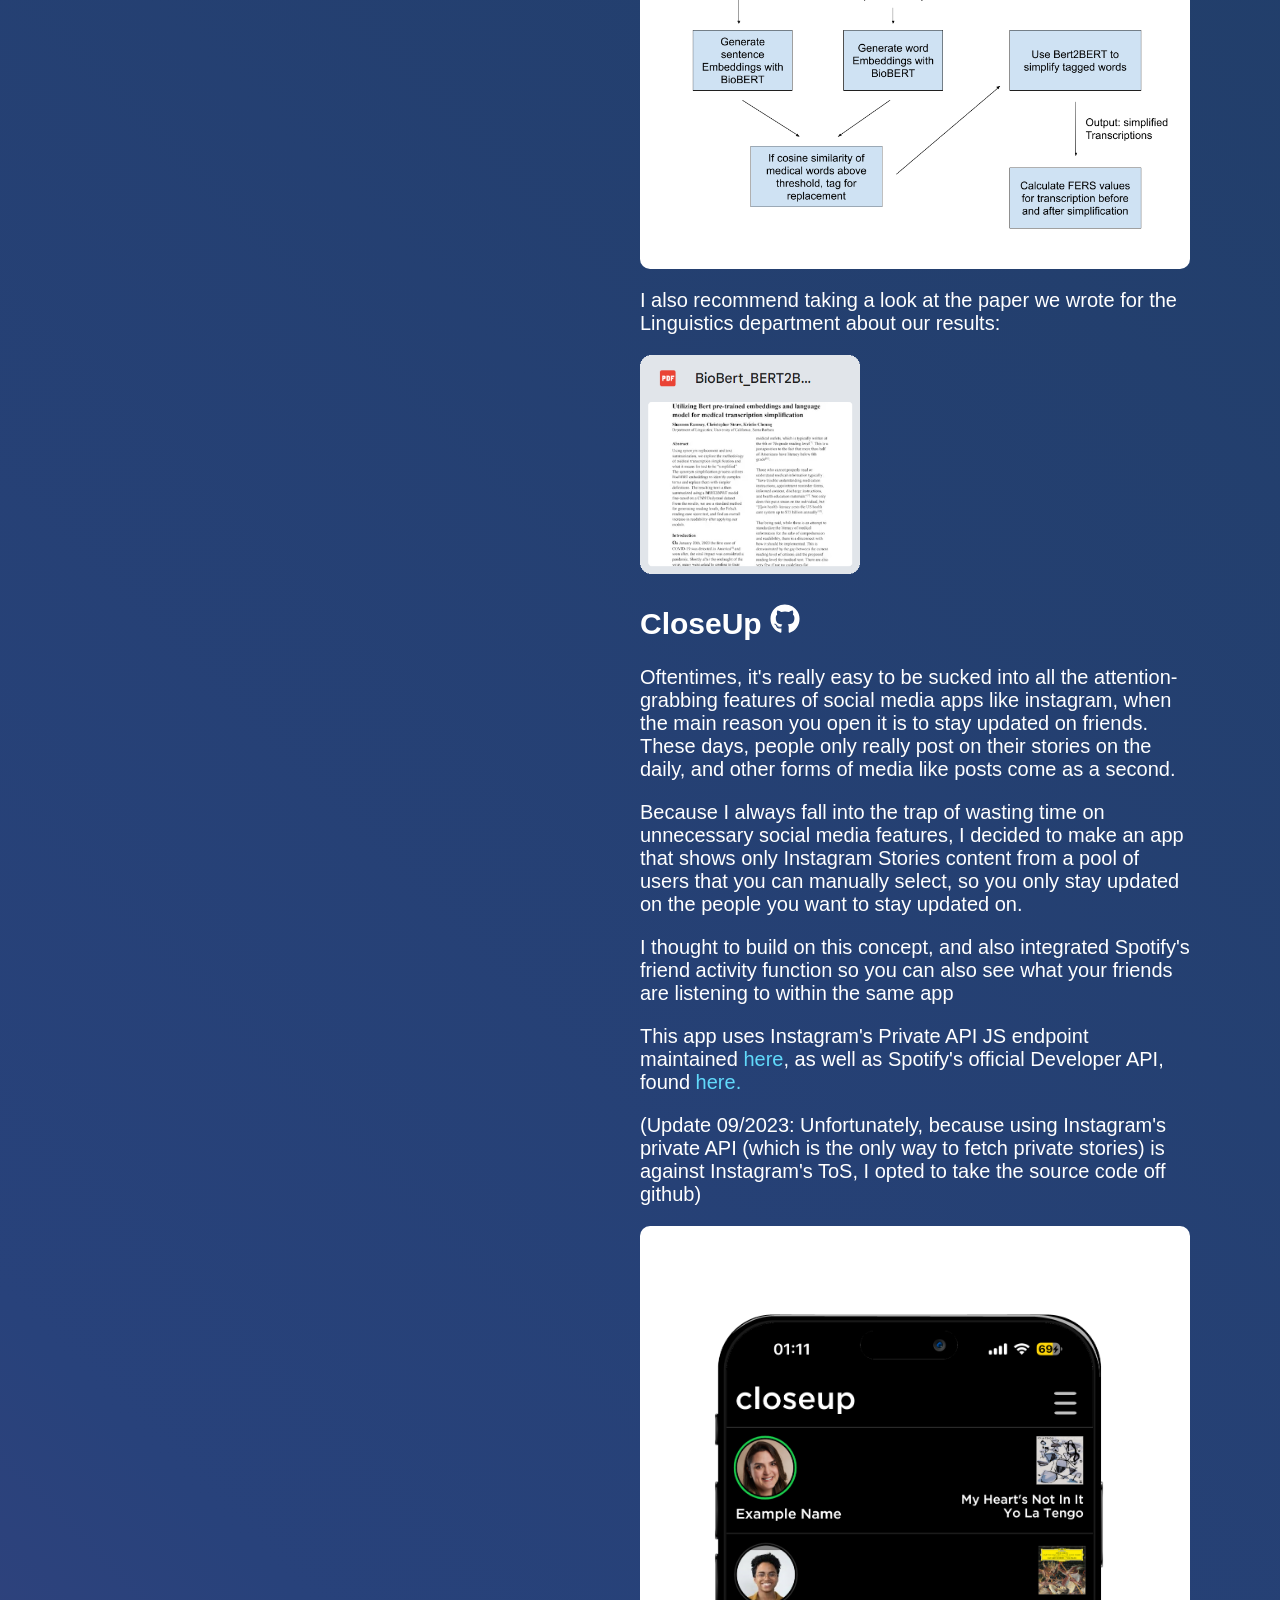
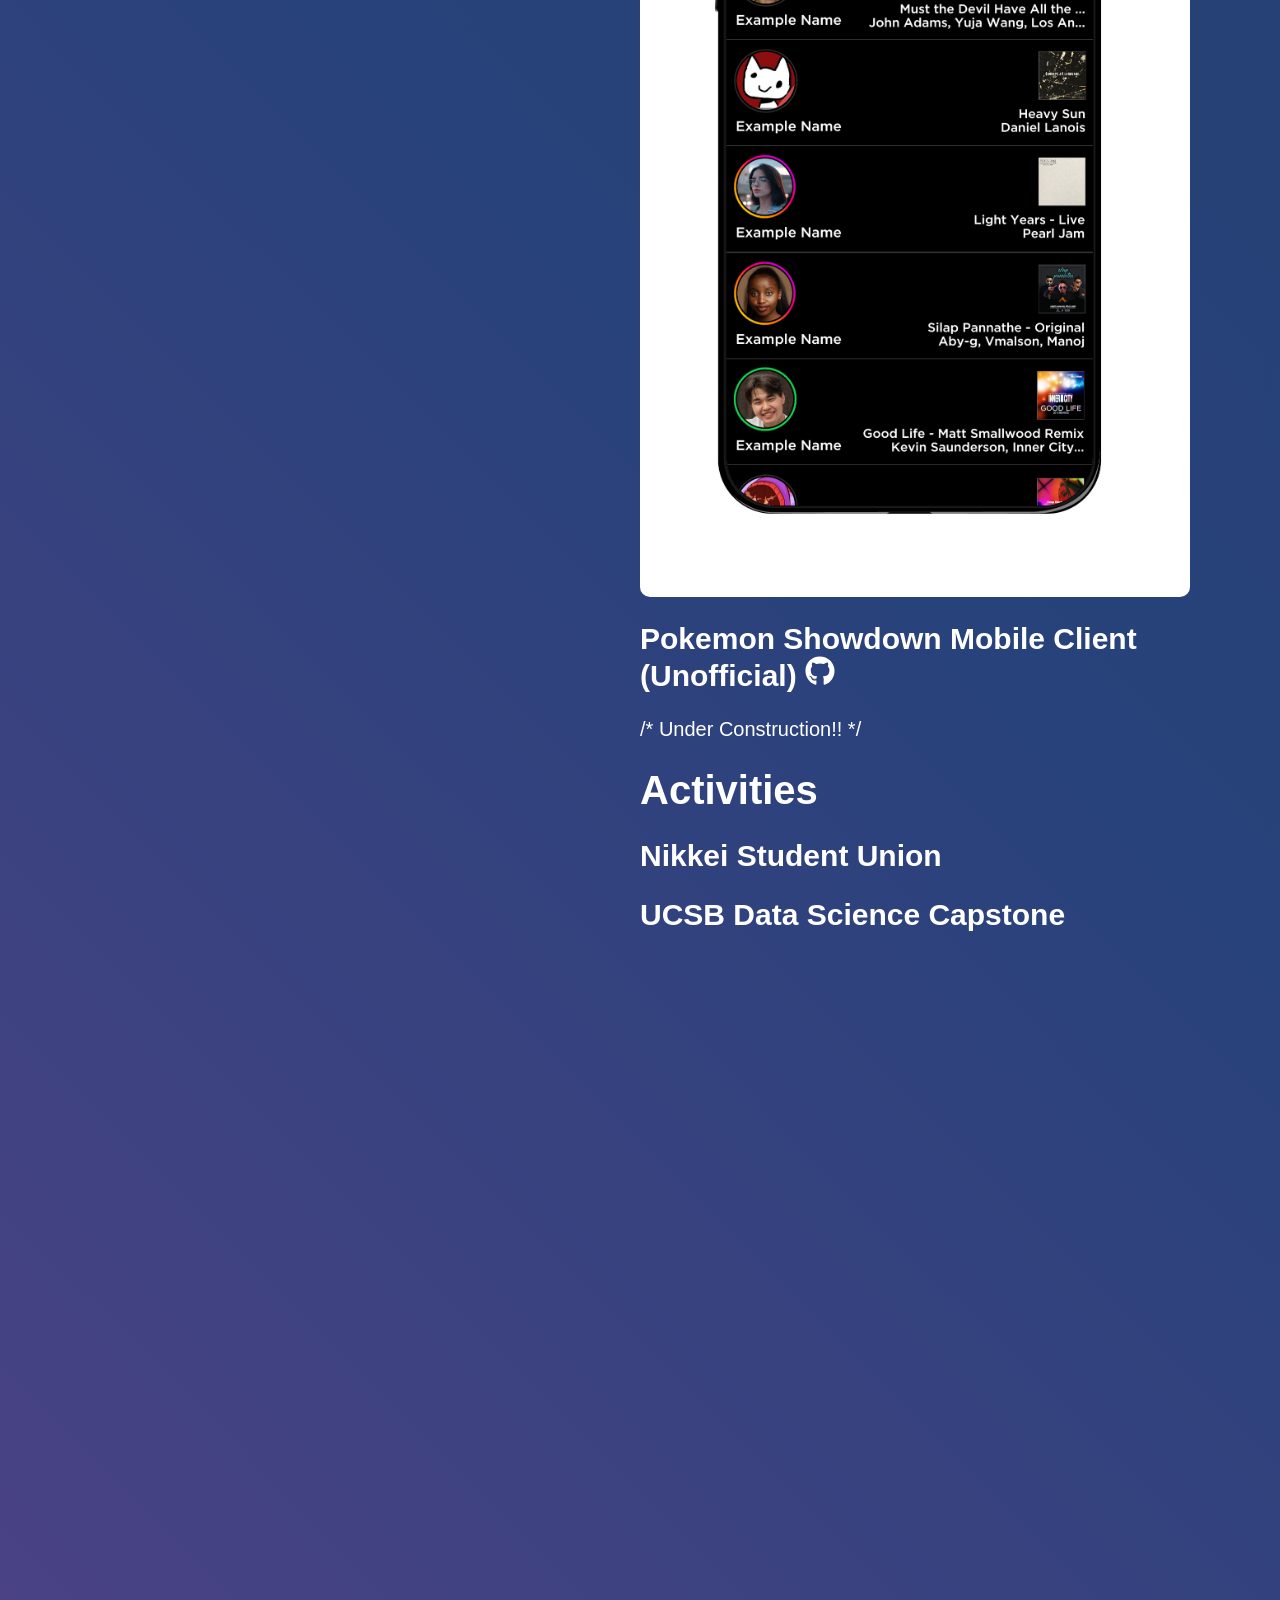
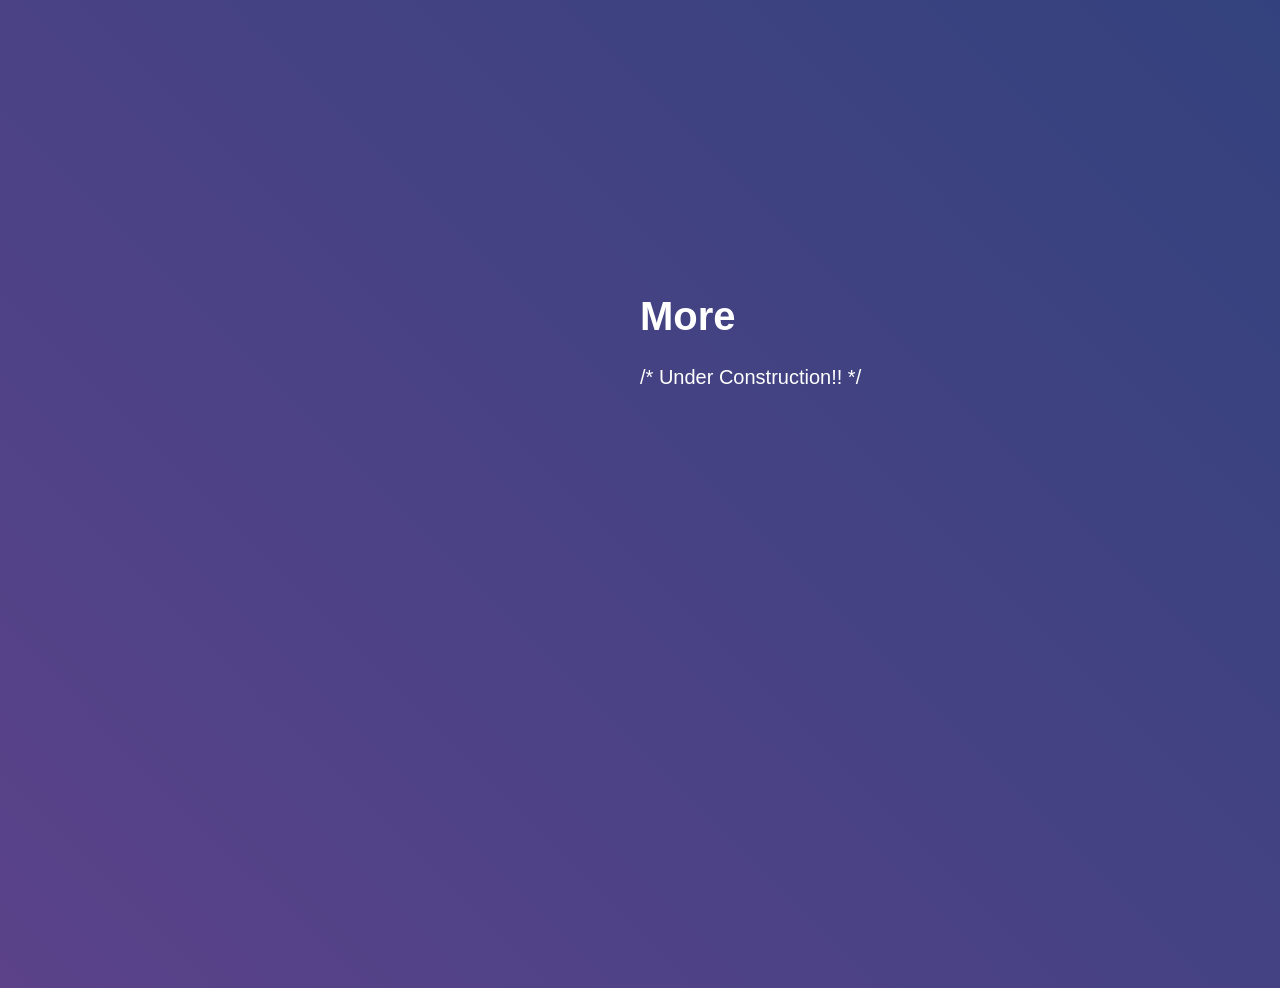
==== commit 2005a7fa: "Updates" ====
--- a/index.html
+++ b/index.html
@@ -1 +1 @@
-<!doctype html><html lang="en"><head><meta charset="utf-8"/><link rel="icon" href="/favicon.ico"/><meta name="viewport" content="width=device-width,initial-scale=1"/><meta name="theme-color" content="#000000"/><meta name="description" content="Web site created using create-react-app"/><link rel="apple-touch-icon" href="/logo192.png"/><link rel="manifest" href="/manifest.json"/><title>React App</title><script defer="defer" src="/static/js/main.642e644e.js"></script><link href="/static/css/main.ae793472.css" rel="stylesheet"></head><body><noscript>You need to enable JavaScript to run this app.</noscript><div id="root"></div></body></html>+<!doctype html><html lang="en"><head><meta charset="utf-8"/><link rel="icon" href="/favicon.ico"/><meta name="viewport" content="width=device-width,initial-scale=1"/><meta name="theme-color" content="#000000"/><meta name="description" content="Web site created using create-react-app"/><link rel="apple-touch-icon" href="/logo192.png"/><link rel="manifest" href="/manifest.json"/><title>React App</title><script defer="defer" src="/static/js/main.1c01fb7f.js"></script><link href="/static/css/main.86c7566e.css" rel="stylesheet"></head><body><noscript>You need to enable JavaScript to run this app.</noscript><div id="root"></div></body></html>
--- a/static/css/main.86c7566e.css
+++ b/static/css/main.86c7566e.css
@@ -0,0 +1,2 @@
+body{-webkit-font-smoothing:antialiased;-moz-osx-font-smoothing:grayscale;font-family:-apple-system,BlinkMacSystemFont,Segoe UI,Roboto,Oxygen,Ubuntu,Cantarell,Fira Sans,Droid Sans,Helvetica Neue,sans-serif;margin:0}code{font-family:source-code-pro,Menlo,Monaco,Consolas,Courier New,monospace}.App{-webkit-animation:gradientAnimation 15s ease infinite;animation:gradientAnimation 15s ease infinite;background:linear-gradient(45deg,#5b4289,#28427b,#213e69,#552e78);background-size:100% 100%;display:flex;flex-direction:column;font-size:20px;min-height:100vh}.App,a{color:#fff}a{background-color:initial;text-decoration:none}.Links a{bottom:60px;color:#9e98d0;position:fixed}@-webkit-keyframes gradientAnimation{0%{background-position:0 50%}50%{background-position:100% 50%}to{background-position:0 50%}}@keyframes gradientAnimation{0%{background-position:0 50%}50%{background-position:100% 50%}to{background-position:0 50%}}.Sidebar{height:100%;margin-left:100px;margin-top:100px;position:fixed;width:40%}p a{color:#61dafb}.jump-button{background-color:initial;border:none;border-bottom:1px solid #fff;color:#fff;cursor:pointer;font-size:20px;outline:none;padding:20px 0 0 40px;text-align:right;transition:border-bottom .3s ease;transition:padding .3s ease;&:active,&:hover{border-bottom:1px solid #d3d3d3;padding:20px 0 0 80px}}.jump-button.active-button{border-bottom:1px solid #d3d3d3;padding:20px 0 0 80px}.sub-button{background-color:initial;border:none;color:#fff;cursor:pointer;font-size:15px;outline:none;padding:5px 0 0 80px;text-align:right;transition:border-bottom .3s ease;transition:padding .3s ease;&:active,&:hover{border-bottom:1px solid #d3d3d3;padding:5px 0 0 90px}}.sub-button.active-button{border-bottom:1px solid #d3d3d3;padding:5px 0 0 90px}#About{min-height:50vh;padding-right:80px}#About,#Extra,#More,#Projects{max-width:550px;padding-top:100px}#Extra,#More,#Projects{min-height:80vh}#Projects td{font-size:medium;padding-left:20px;padding-right:20px;width:40%}table{border-collapse:collapse}td:first-child{border-radius:0 0 0 0}.box,td:first-child{background-color:#fff}.box{border-radius:10px}tr:first-child td{border-radius:10px 10px 0 0}tr:last-child td{border-radius:0 0 10px 10px}@-webkit-keyframes move{to{-webkit-transform:translateZ(1px) rotate(1turn);transform:translateZ(1px) rotate(1turn)}}@keyframes move{to{-webkit-transform:translateZ(1px) rotate(1turn);transform:translateZ(1px) rotate(1turn)}}.background{background:#221547;height:100vh;left:0;overflow:hidden;position:fixed;top:0;width:100vw;z-index:-1}.background span{-webkit-animation:move;animation:move;-webkit-animation-duration:45;animation-duration:45;-webkit-animation-iteration-count:infinite;animation-iteration-count:infinite;-webkit-animation-timing-function:linear;animation-timing-function:linear;-webkit-backface-visibility:hidden;backface-visibility:hidden;border-radius:20vmin;height:20vmin;position:absolute;width:20vmin}.background span:nth-child(0){-webkit-animation-delay:-18s;animation-delay:-18s;-webkit-animation-duration:23s;animation-duration:23s;box-shadow:40vmin 0 5.588295470776879vmin currentColor;color:#3900a3;left:36%;top:65%;-webkit-transform-origin:-23vw 2vh;transform-origin:-23vw 2vh}.background span:first-child{-webkit-animation-delay:-1s;animation-delay:-1s;-webkit-animation-duration:11s;animation-duration:11s;box-shadow:40vmin 0 5.332223553403747vmin currentColor;color:#2a2985;left:95%;top:4%;-webkit-transform-origin:14vw 12vh;transform-origin:14vw 12vh}.background span:nth-child(2){-webkit-animation-delay:-1s;animation-delay:-1s;-webkit-animation-duration:18s;animation-duration:18s;box-shadow:40vmin 0 5.187755871117757vmin currentColor;color:#3900a3;left:2%;top:79%;-webkit-transform-origin:-4vw -12vh;transform-origin:-4vw -12vh}.background span:nth-child(3){-webkit-animation-delay:-31s;animation-delay:-31s;-webkit-animation-duration:25s;animation-duration:25s;box-shadow:-40vmin 0 5.772920696805178vmin currentColor;color:#2a2985;left:78%;top:34%;-webkit-transform-origin:14vw 12vh;transform-origin:14vw 12vh}.background span:nth-child(4){-webkit-animation-delay:-50s;animation-delay:-50s;-webkit-animation-duration:17s;animation-duration:17s;box-shadow:-40vmin 0 5.320582833159735vmin currentColor;color:#2a2985;left:41%;top:41%;-webkit-transform-origin:16vw -17vh;transform-origin:16vw -17vh}.background span:nth-child(5){-webkit-animation-delay:-23s;animation-delay:-23s;-webkit-animation-duration:29s;animation-duration:29s;box-shadow:-40vmin 0 5.996318964226675vmin currentColor;color:#2a2985;left:41%;top:27%;-webkit-transform-origin:9vw -3vh;transform-origin:9vw -3vh}.background span:nth-child(6){-webkit-animation-delay:-9s;animation-delay:-9s;-webkit-animation-duration:36s;animation-duration:36s;box-shadow:40vmin 0 5.502856288078841vmin currentColor;color:#4d2d86;left:53%;top:42%;-webkit-transform-origin:-3vw 9vh;transform-origin:-3vw 9vh}.background span:nth-child(7){-webkit-animation-delay:-25s;animation-delay:-25s;-webkit-animation-duration:41s;animation-duration:41s;box-shadow:40vmin 0 5.06411109948616vmin currentColor;color:#4d2d86;left:24%;top:88%;-webkit-transform-origin:10vw -6vh;transform-origin:10vw -6vh}.background span:nth-child(8){-webkit-animation-delay:-19s;animation-delay:-19s;-webkit-animation-duration:48s;animation-duration:48s;box-shadow:40vmin 0 5.541991255950999vmin currentColor;color:#3900a3;left:11%;top:59%;-webkit-transform-origin:10vw -20vh;transform-origin:10vw -20vh}.background span:nth-child(9){-webkit-animation-delay:-1s;animation-delay:-1s;-webkit-animation-duration:55s;animation-duration:55s;box-shadow:-40vmin 0 5.867036021907587vmin currentColor;color:#3900a3;left:25%;top:31%;-webkit-transform-origin:-21vw 1vh;transform-origin:-21vw 1vh}.background span:nth-child(10){-webkit-animation-delay:-30s;animation-delay:-30s;-webkit-animation-duration:52s;animation-duration:52s;box-shadow:-40vmin 0 5.0336645927562715vmin currentColor;color:#3900a3;left:62%;top:74%;-webkit-transform-origin:-21vw -23vh;transform-origin:-21vw -23vh}.background span:nth-child(11){-webkit-animation-delay:-35s;animation-delay:-35s;-webkit-animation-duration:10s;animation-duration:10s;box-shadow:-40vmin 0 5.84135566686729vmin currentColor;color:#4d2d86;left:15%;top:31%;-webkit-transform-origin:-1vw -9vh;transform-origin:-1vw -9vh}.background span:nth-child(12){-webkit-animation-delay:-13s;animation-delay:-13s;-webkit-animation-duration:38s;animation-duration:38s;box-shadow:-40vmin 0 5.887124822050687vmin currentColor;color:#2a2985;left:73%;top:71%;-webkit-transform-origin:-7vw 18vh;transform-origin:-7vw 18vh}.background span:nth-child(13){-webkit-animation-delay:-19s;animation-delay:-19s;-webkit-animation-duration:50s;animation-duration:50s;box-shadow:-40vmin 0 5.177498669181319vmin currentColor;color:#3900a3;left:91%;top:19%;-webkit-transform-origin:19vw -22vh;transform-origin:19vw -22vh}.background span:nth-child(14){-webkit-animation-delay:-13s;animation-delay:-13s;-webkit-animation-duration:12s;animation-duration:12s;box-shadow:-40vmin 0 5.978588955239623vmin currentColor;color:#4d2d86;left:44%;top:40%;-webkit-transform-origin:-1vw 7vh;transform-origin:-1vw 7vh}.background span:nth-child(15){-webkit-animation-duration:35s;animation-duration:35s;box-shadow:-40vmin 0 5.014020178863394vmin currentColor;left:43%;top:69%;-webkit-transform-origin:-5vw 9vh;transform-origin:-5vw 9vh}.background span:nth-child(15),.background span:nth-child(16){-webkit-animation-delay:-40s;animation-delay:-40s;color:#2a2985}.background span:nth-child(16){-webkit-animation-duration:19s;animation-duration:19s;box-shadow:40vmin 0 5.189650635320517vmin currentColor;left:66%;top:24%;-webkit-transform-origin:-14vw 16vh;transform-origin:-14vw 16vh}.background span:nth-child(17){-webkit-animation-delay:-4s;animation-delay:-4s;-webkit-animation-duration:37s;animation-duration:37s;box-shadow:-40vmin 0 5.89436896289968vmin currentColor;color:#3900a3;left:58%;top:99%;-webkit-transform-origin:22vw 9vh;transform-origin:22vw 9vh}.background span:nth-child(18){-webkit-animation-delay:-12s;animation-delay:-12s;-webkit-animation-duration:39s;animation-duration:39s;box-shadow:-40vmin 0 5.392764855256595vmin currentColor;color:#2a2985;left:32%;top:61%;-webkit-transform-origin:-4vw -3vh;transform-origin:-4vw -3vh}.background span:nth-child(19){-webkit-animation-delay:-3s;animation-delay:-3s;-webkit-animation-duration:8s;animation-duration:8s;box-shadow:-40vmin 0 5.374449293980472vmin currentColor;color:#3900a3;left:50%;top:18%;-webkit-transform-origin:1vw 3vh;transform-origin:1vw 3vh}
+/*# sourceMappingURL=main.86c7566e.css.map*/
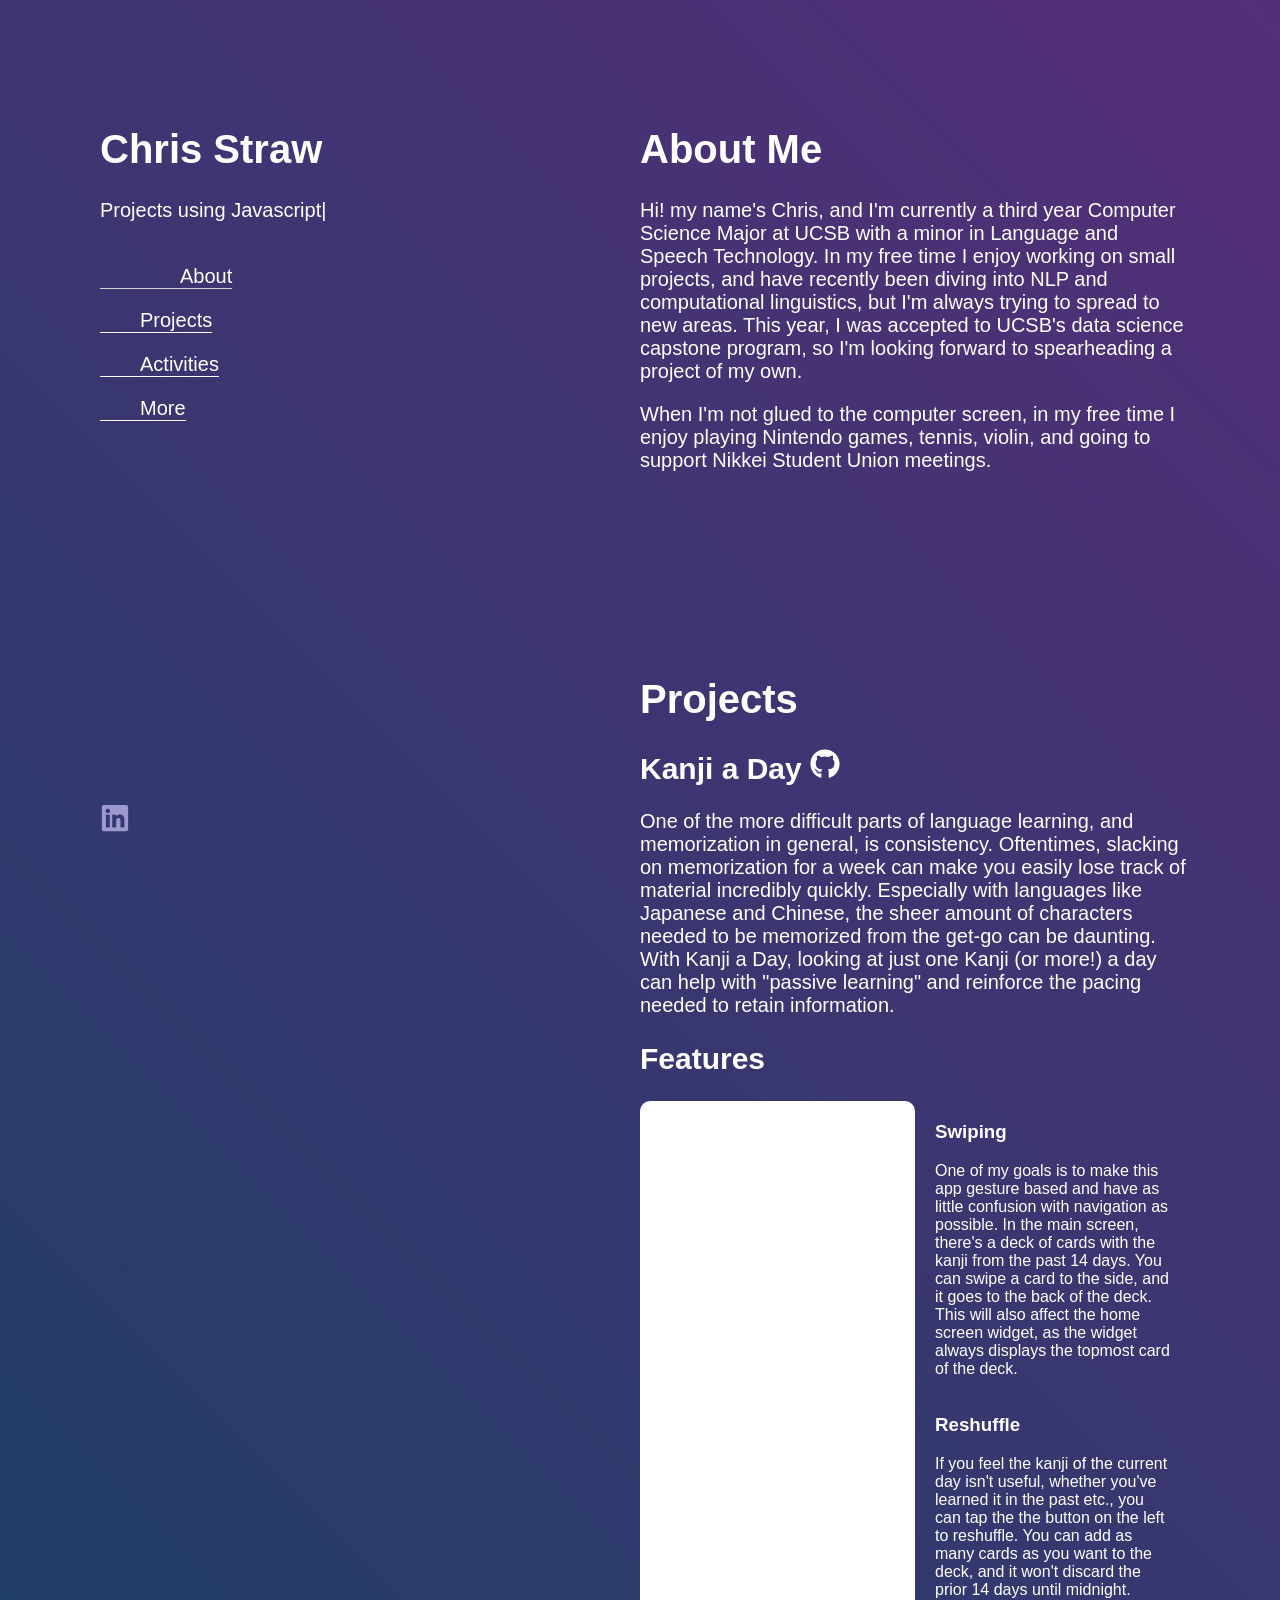
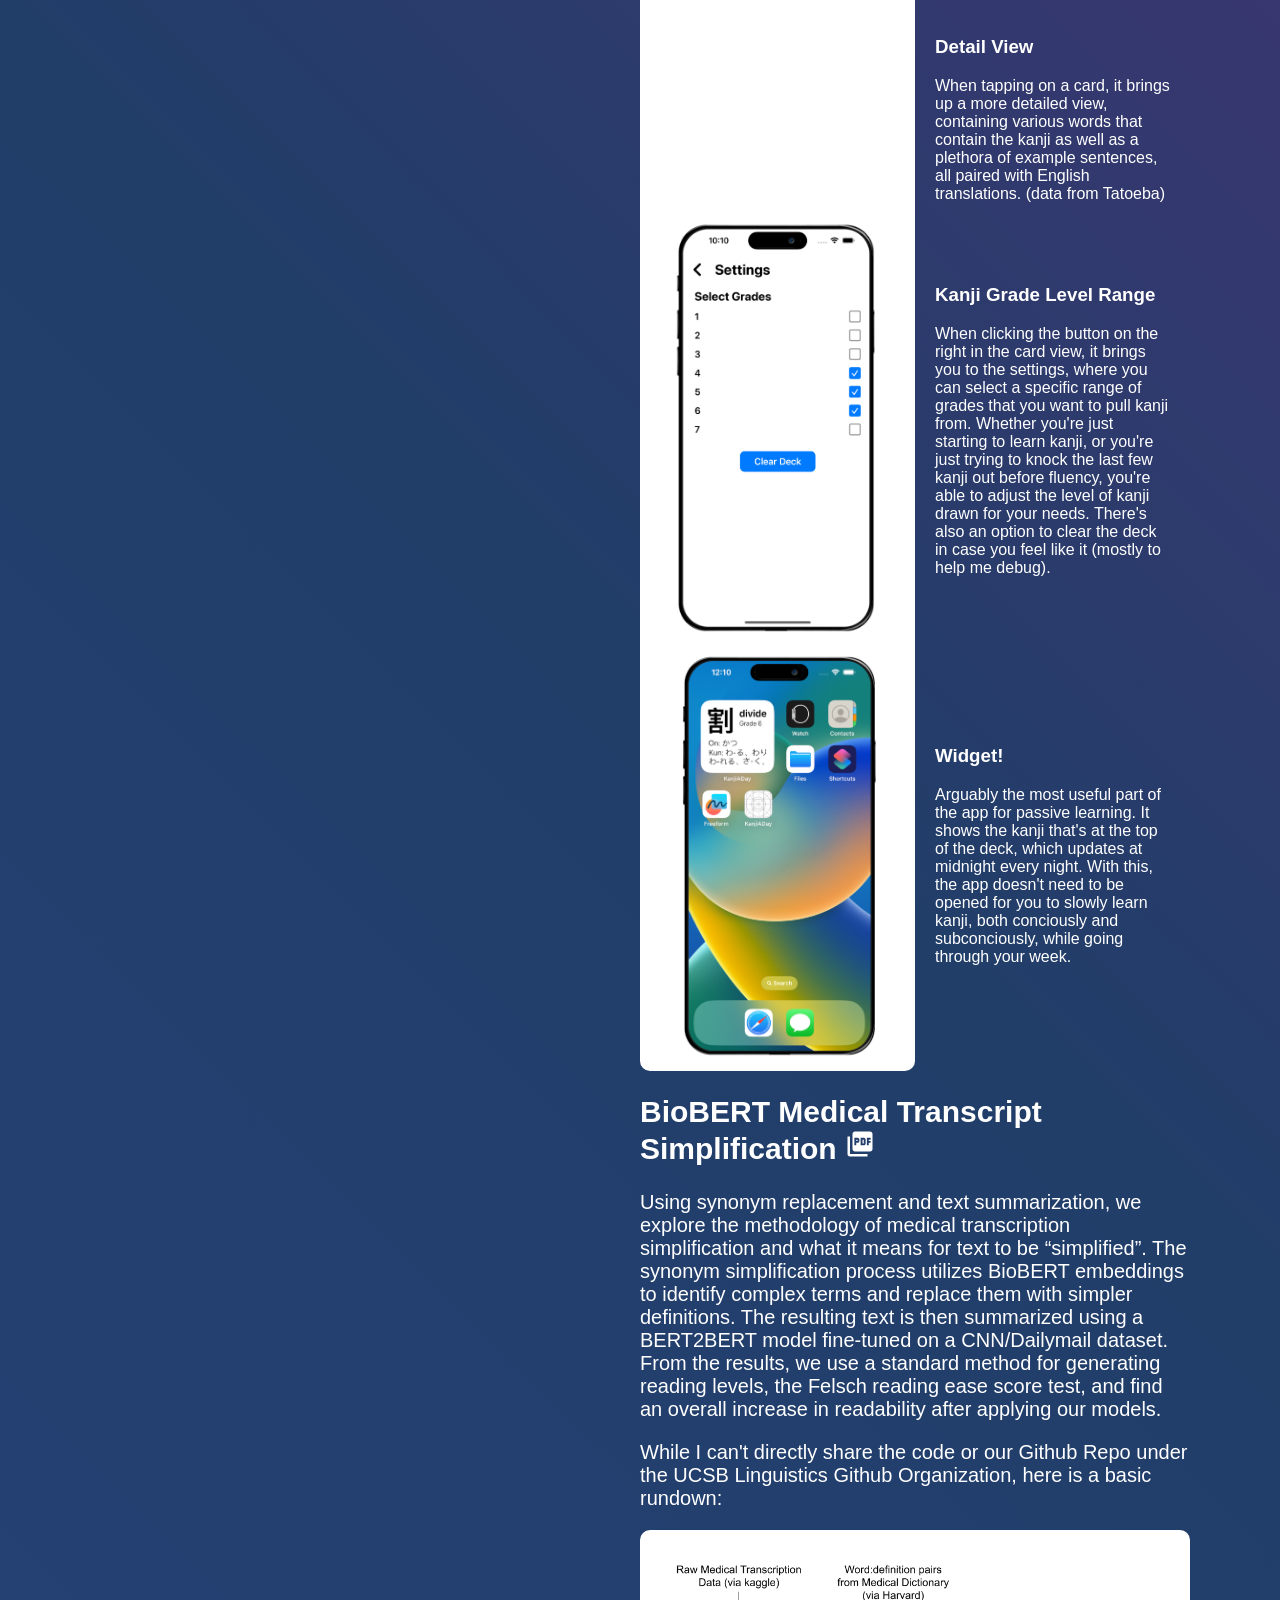
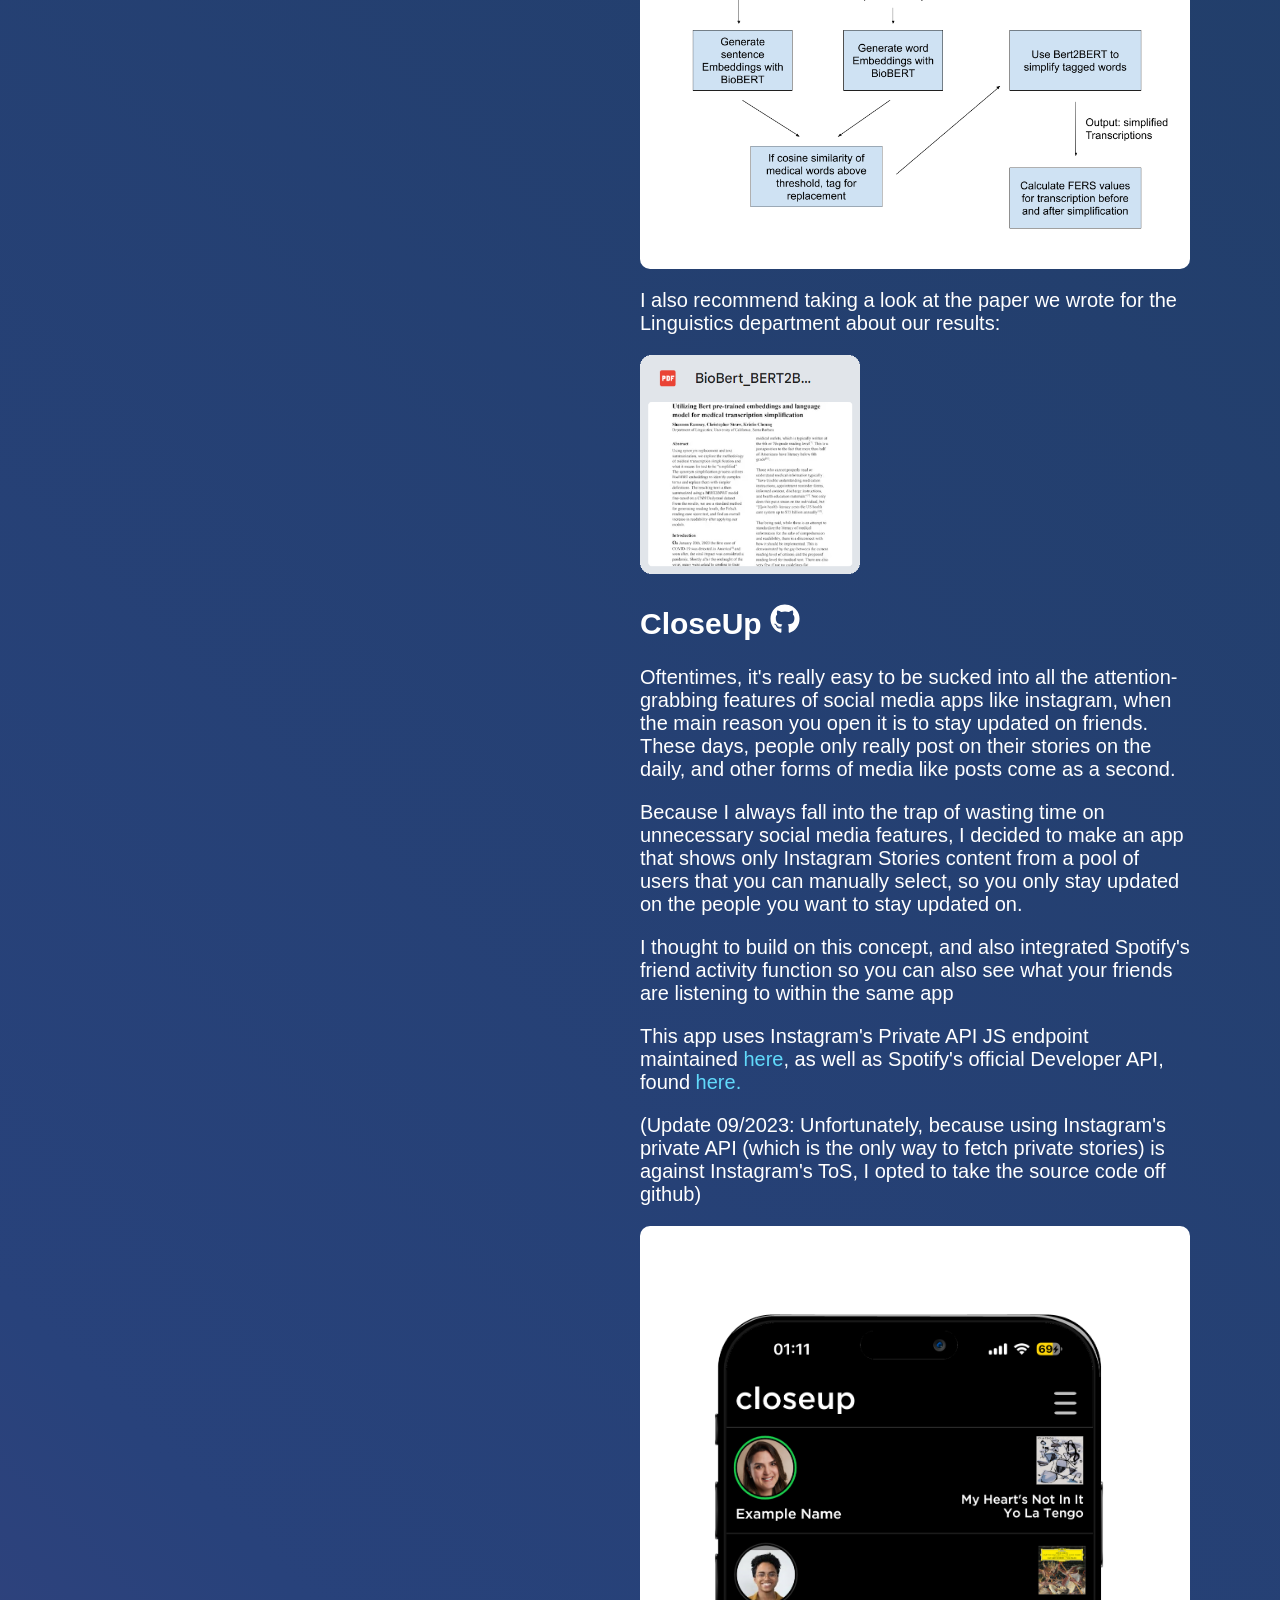
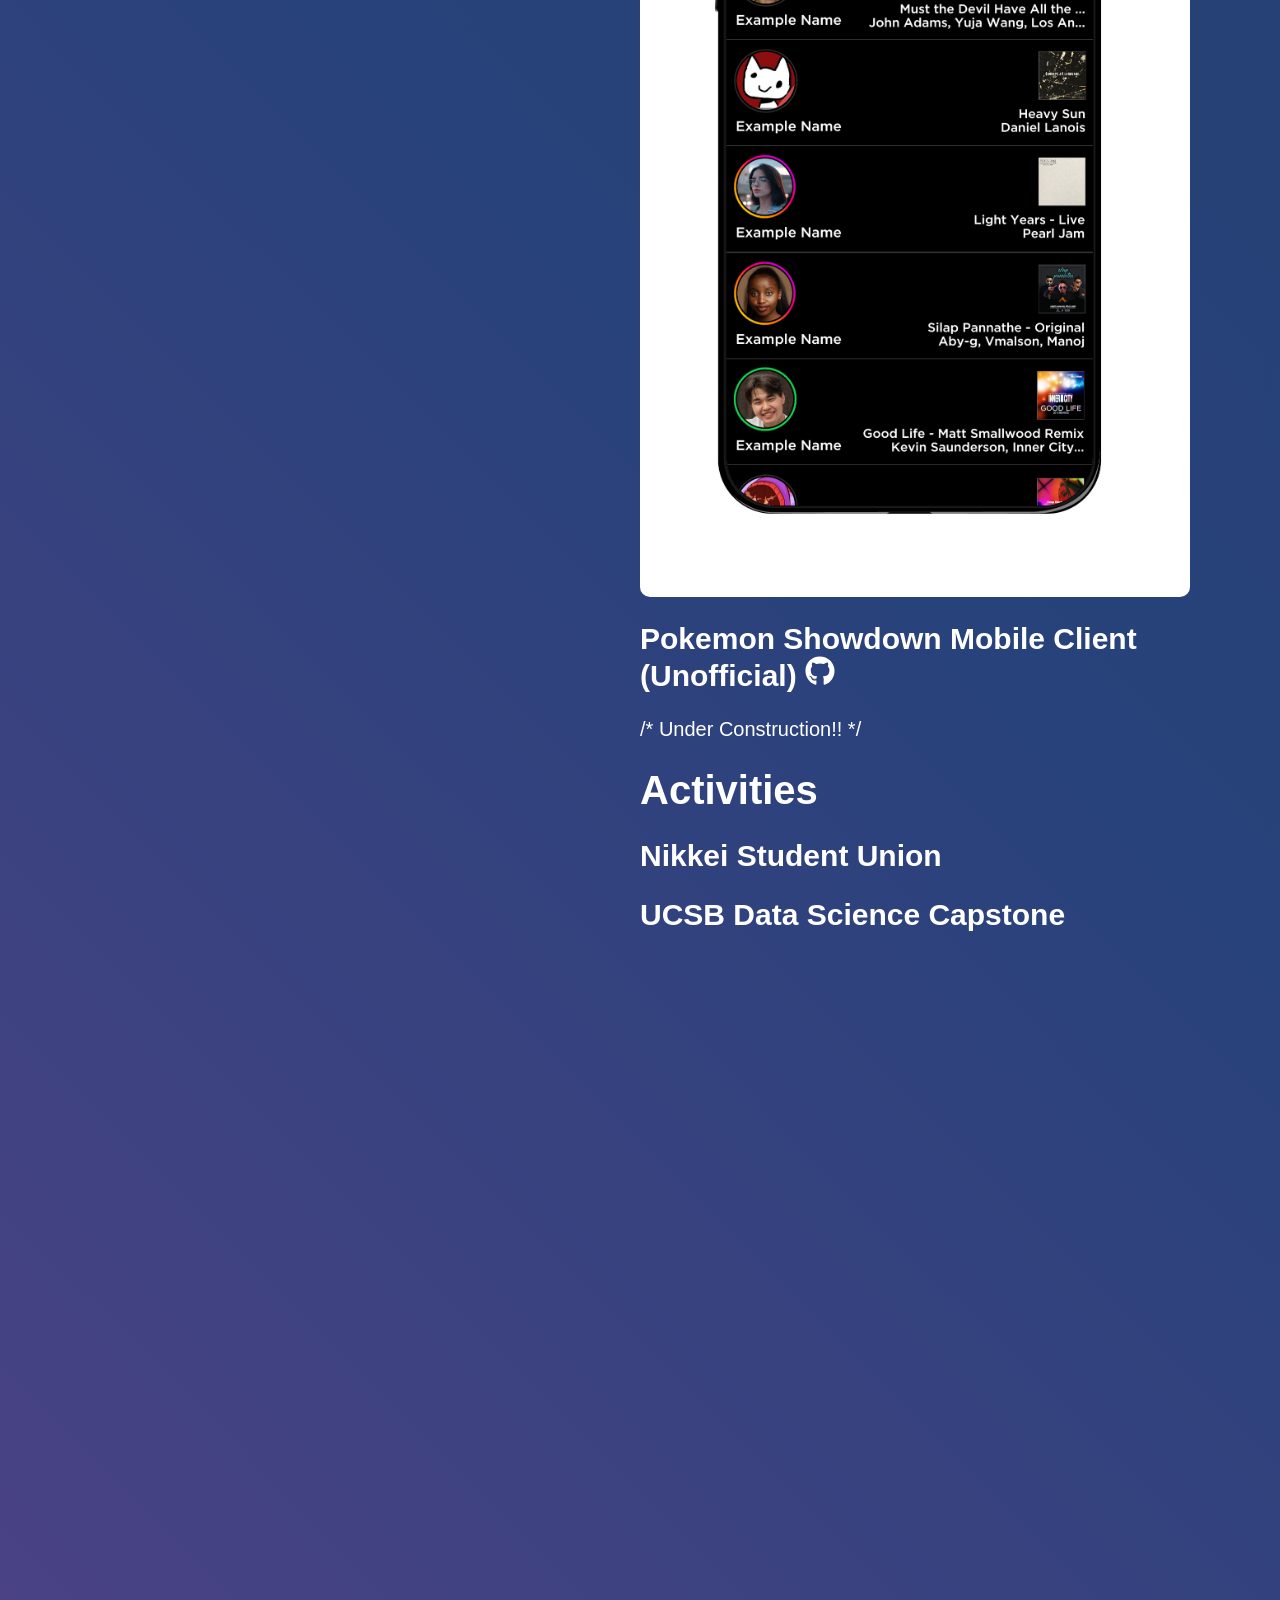
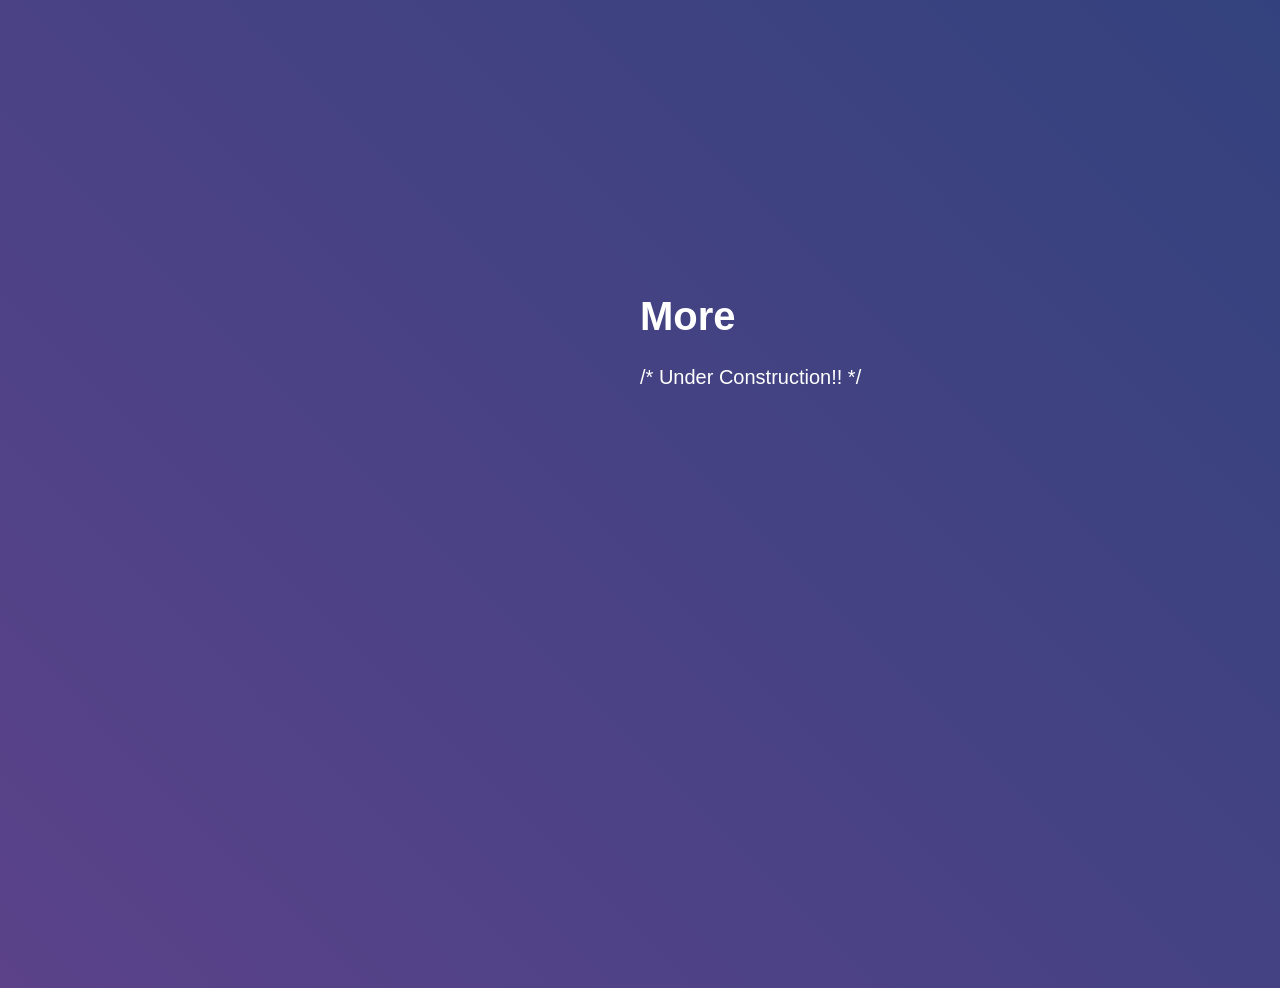
==== commit 9d87c006: "Updates" ====
--- a/index.html
+++ b/index.html
@@ -1 +1 @@
-<!doctype html><html lang="en"><head><meta charset="utf-8"/><link rel="icon" href="/favicon.ico"/><meta name="viewport" content="width=device-width,initial-scale=1"/><meta name="theme-color" content="#000000"/><meta name="description" content="Web site created using create-react-app"/><link rel="apple-touch-icon" href="/logo192.png"/><link rel="manifest" href="/manifest.json"/><title>React App</title><script defer="defer" src="/static/js/main.1c01fb7f.js"></script><link href="/static/css/main.86c7566e.css" rel="stylesheet"></head><body><noscript>You need to enable JavaScript to run this app.</noscript><div id="root"></div></body></html>+<!doctype html><html lang="en"><head><meta charset="utf-8"/><link rel="icon" href="/favicon.ico"/><meta name="viewport" content="width=device-width,initial-scale=1"/><meta name="theme-color" content="#000000"/><meta name="description" content="Web site created using create-react-app"/><link rel="apple-touch-icon" href="/logo192.png"/><link rel="manifest" href="/manifest.json"/><title>Chris Straw</title><script defer="defer" src="/static/js/main.3acea213.js"></script><link href="/static/css/main.86c7566e.css" rel="stylesheet"></head><body><noscript>You need to enable JavaScript to run this app.</noscript><div id="root"></div></body></html>
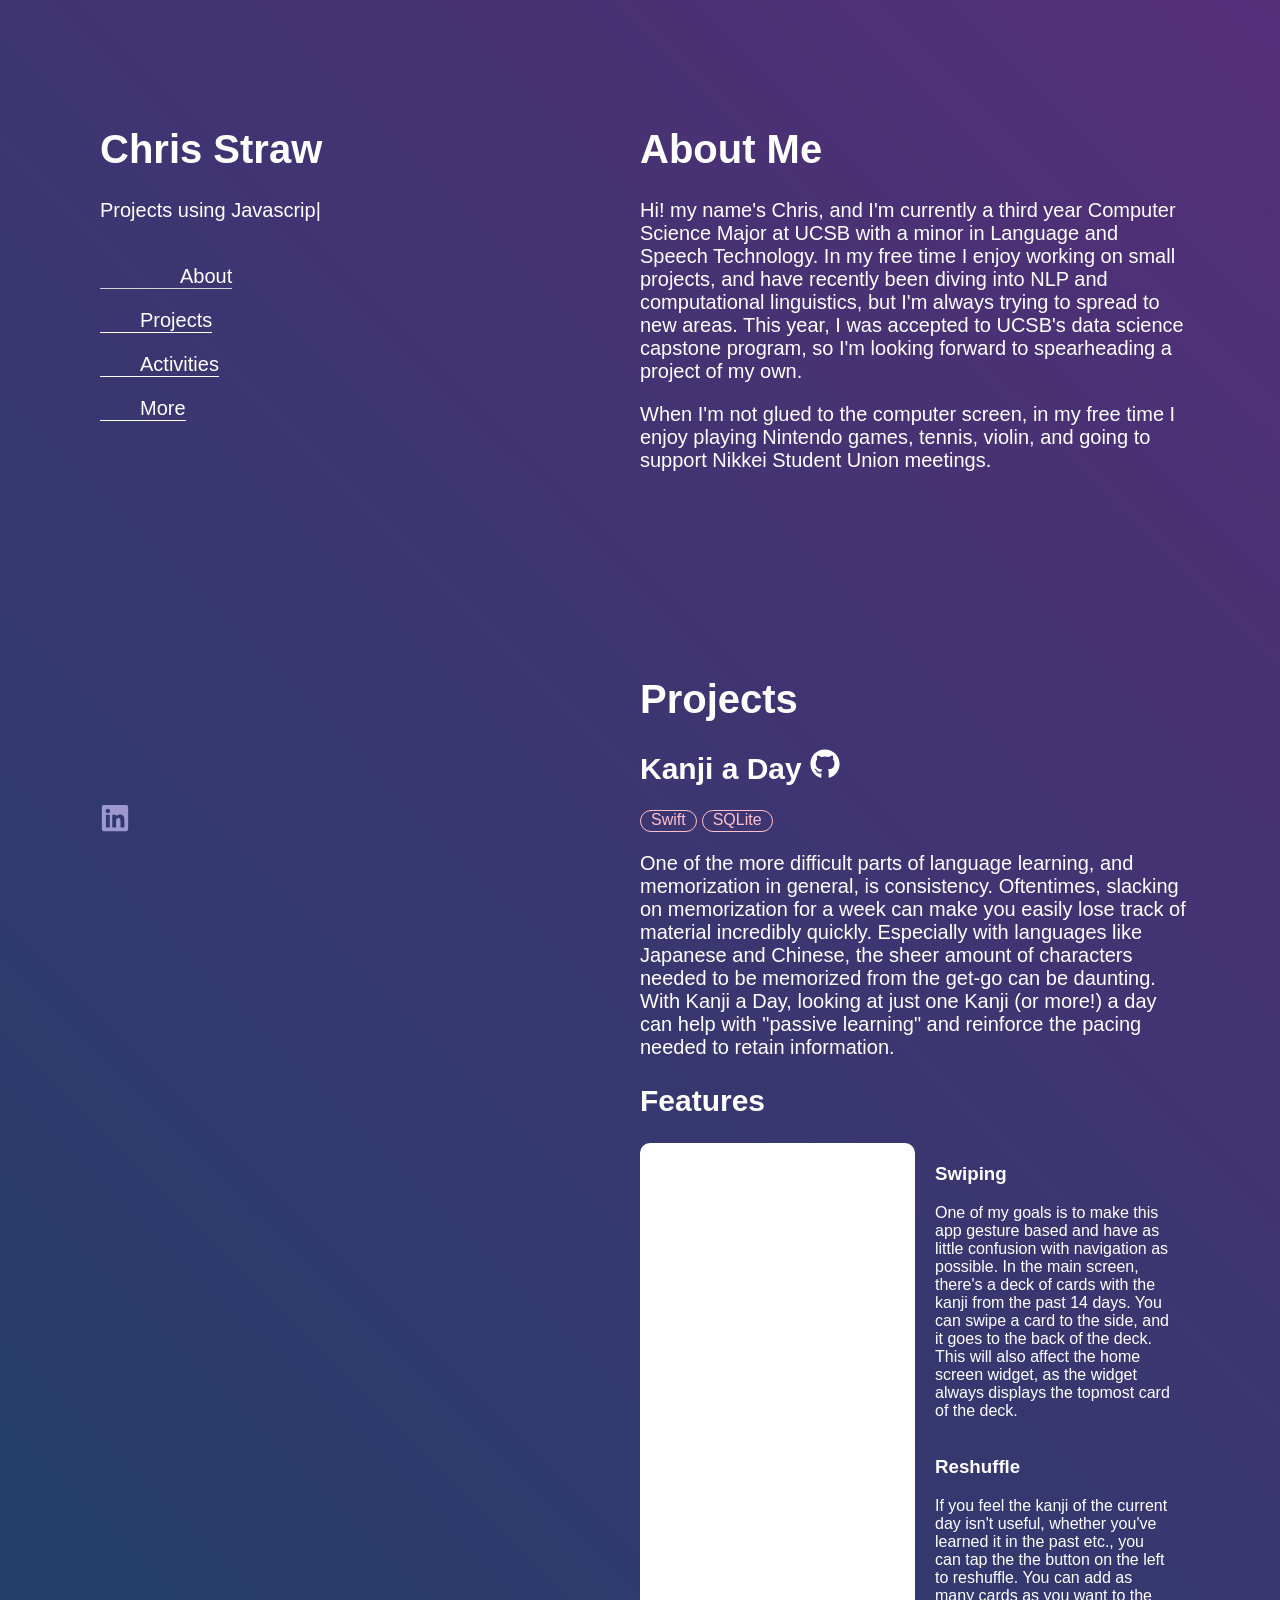
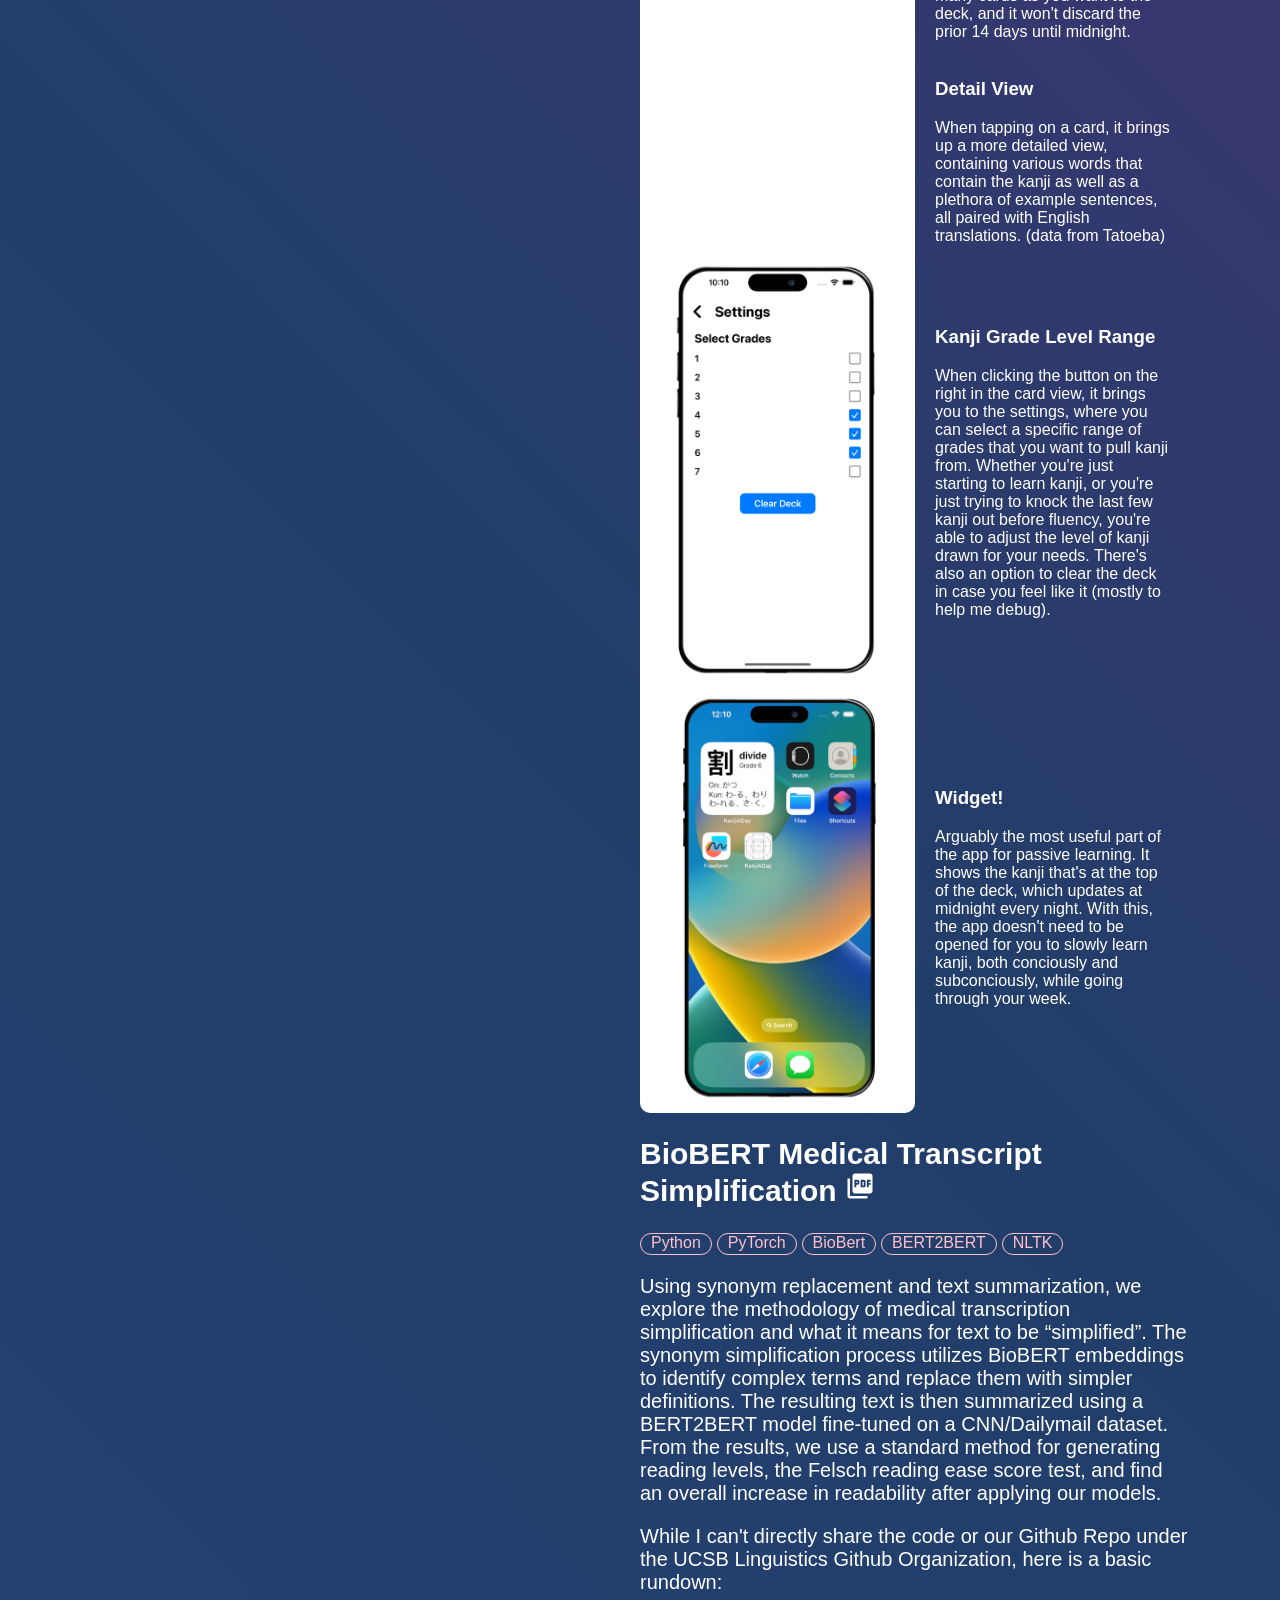
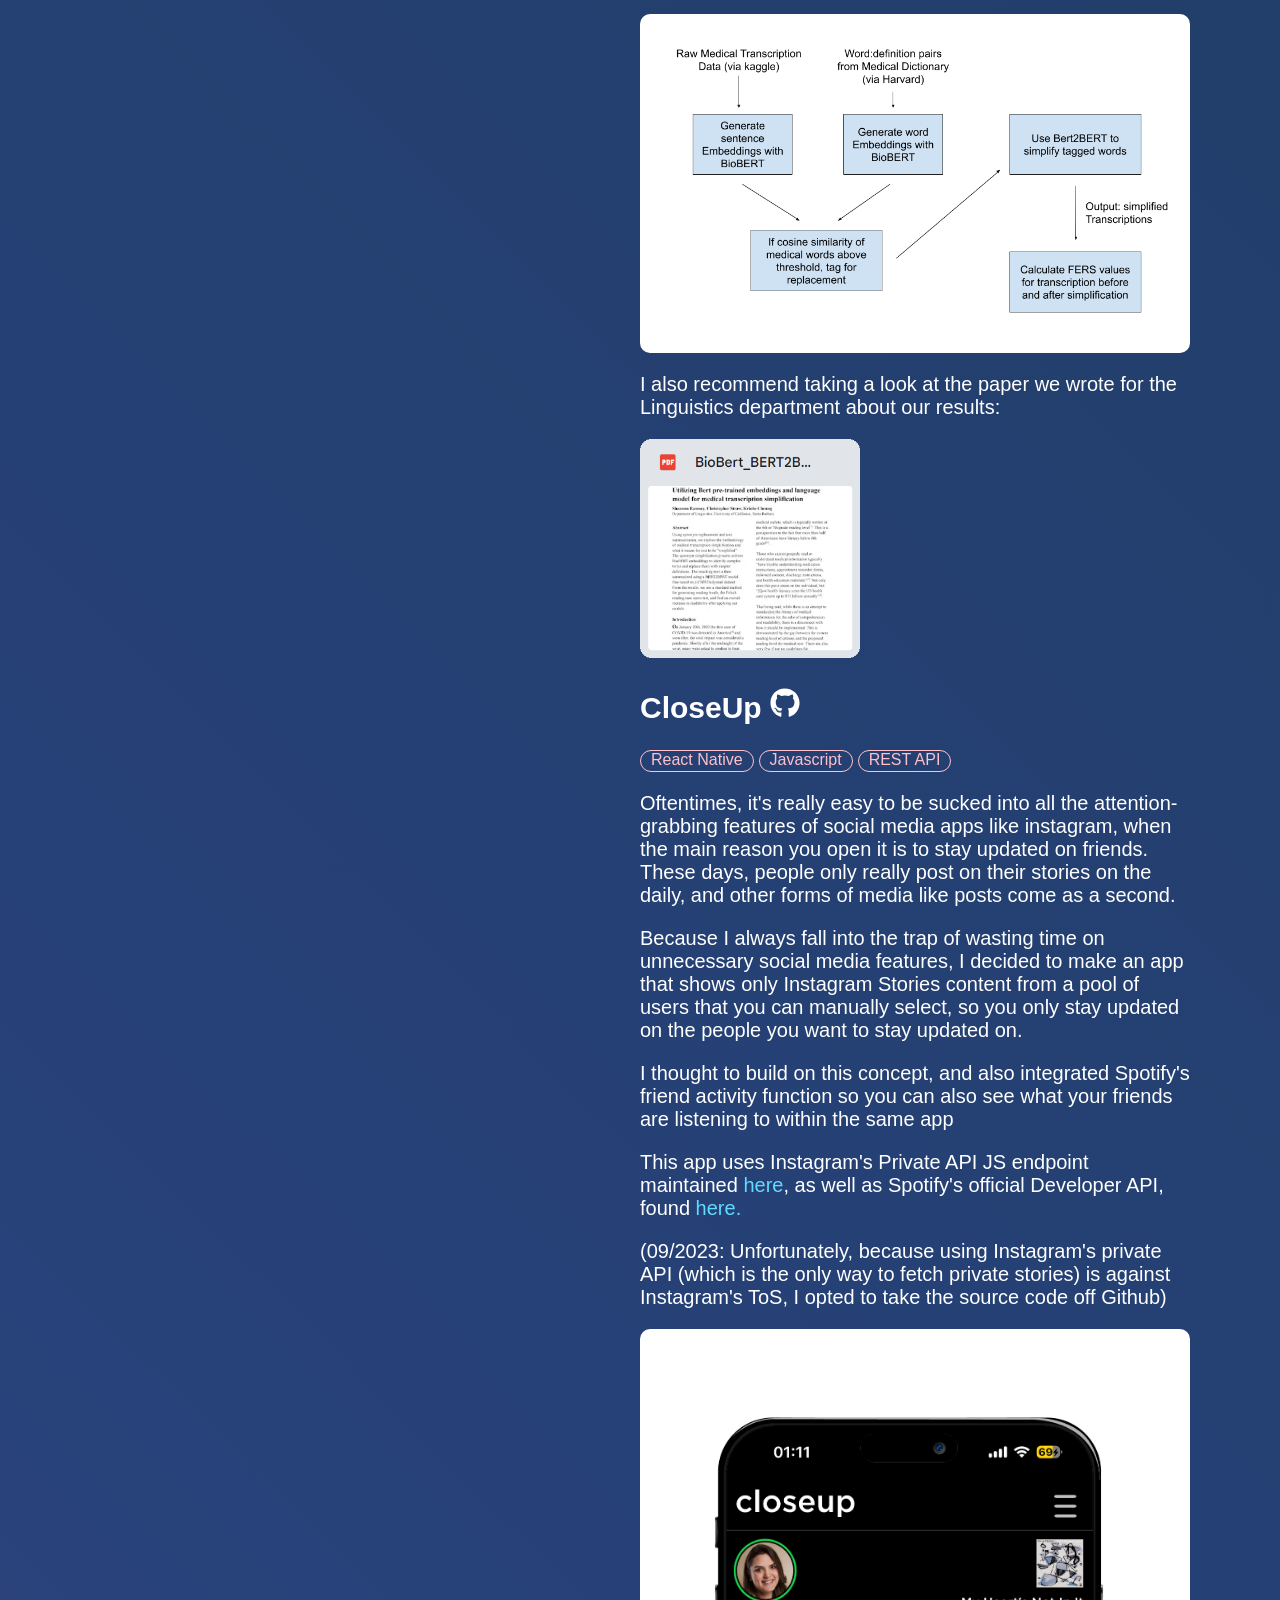
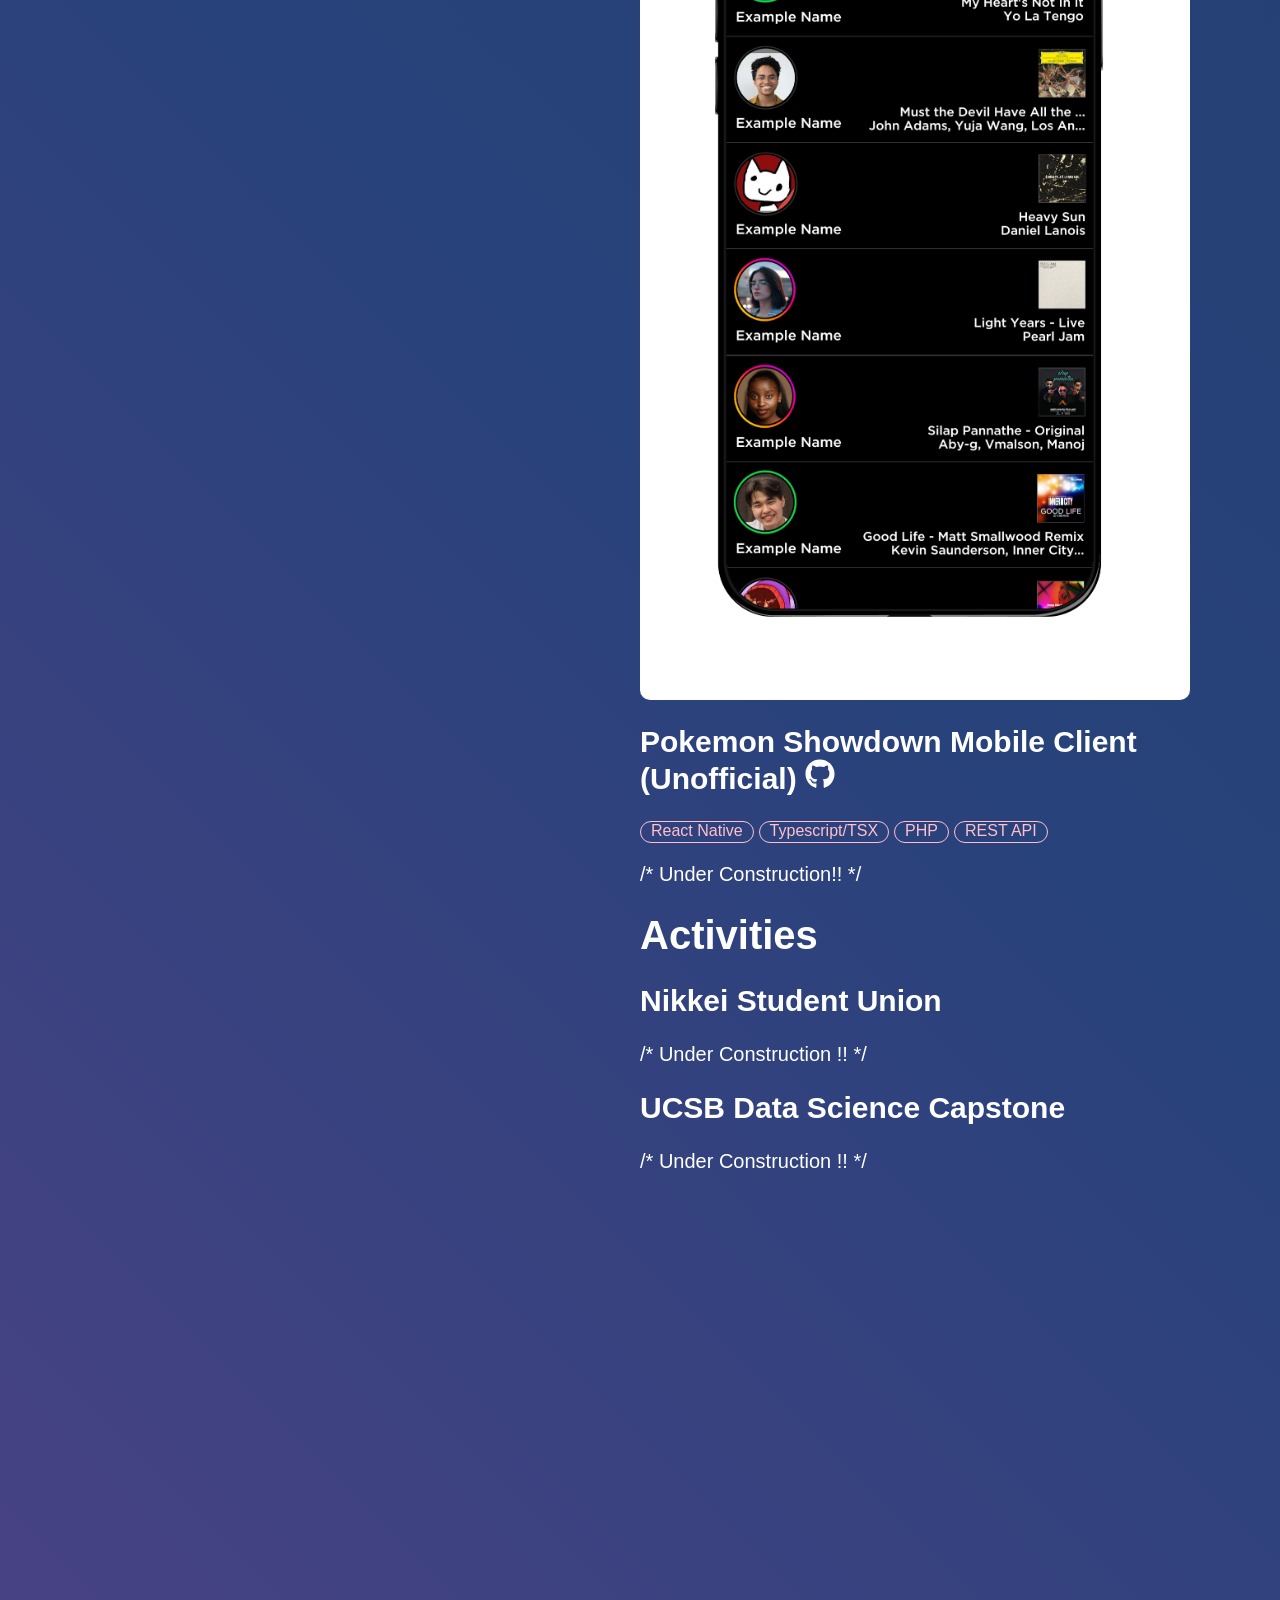
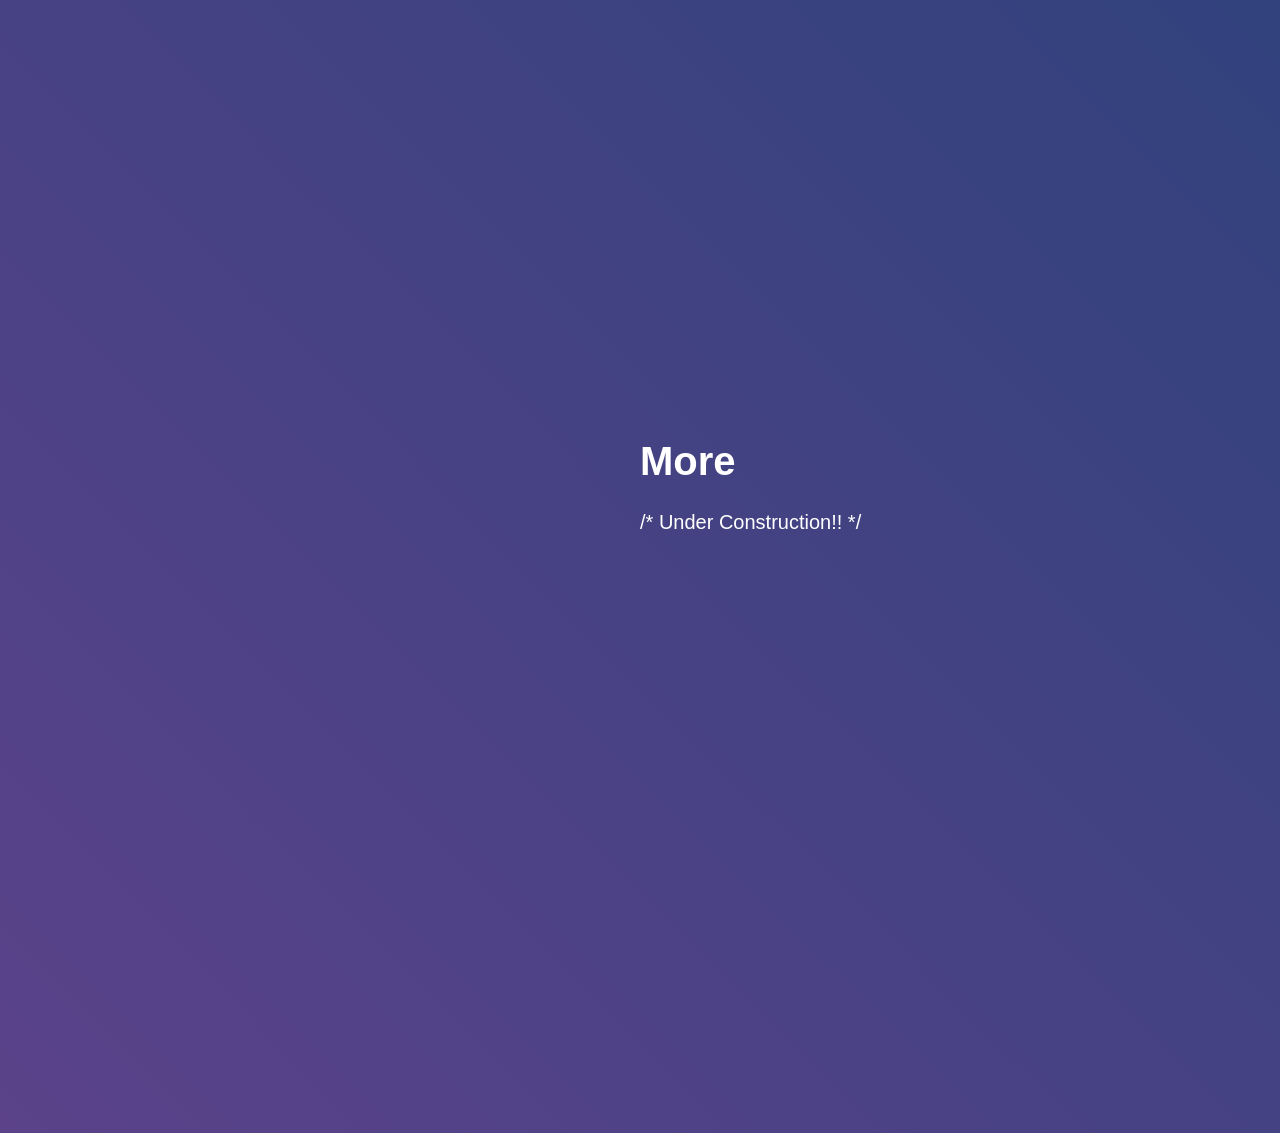
==== commit 223ff317: "Updates" ====
--- a/index.html
+++ b/index.html
@@ -1 +1 @@
-<!doctype html><html lang="en"><head><meta charset="utf-8"/><link rel="icon" href="/favicon.ico"/><meta name="viewport" content="width=device-width,initial-scale=1"/><meta name="theme-color" content="#000000"/><meta name="description" content="Web site created using create-react-app"/><link rel="apple-touch-icon" href="/logo192.png"/><link rel="manifest" href="/manifest.json"/><title>Chris Straw</title><script defer="defer" src="/static/js/main.3acea213.js"></script><link href="/static/css/main.86c7566e.css" rel="stylesheet"></head><body><noscript>You need to enable JavaScript to run this app.</noscript><div id="root"></div></body></html>+<!doctype html><html lang="en"><head><meta charset="utf-8"/><link rel="icon" href="/favicon.ico"/><meta name="viewport" content="width=device-width,initial-scale=1"/><meta name="theme-color" content="#000000"/><meta name="description" content="Web site created using create-react-app"/><link rel="apple-touch-icon" href="/logo192.png"/><link rel="manifest" href="/manifest.json"/><title>Chris Straw</title><script defer="defer" src="/static/js/main.05283b89.js"></script><link href="/static/css/main.2281b00c.css" rel="stylesheet"></head><body><noscript>You need to enable JavaScript to run this app.</noscript><div id="root"></div></body></html>
--- a/static/css/main.2281b00c.css
+++ b/static/css/main.2281b00c.css
@@ -0,0 +1,2 @@
+body{-webkit-font-smoothing:antialiased;-moz-osx-font-smoothing:grayscale;font-family:-apple-system,BlinkMacSystemFont,Segoe UI,Roboto,Oxygen,Ubuntu,Cantarell,Fira Sans,Droid Sans,Helvetica Neue,sans-serif;margin:0}code{font-family:source-code-pro,Menlo,Monaco,Consolas,Courier New,monospace}.App{-webkit-animation:gradientAnimation 15s ease infinite;animation:gradientAnimation 15s ease infinite;background:linear-gradient(45deg,#5b4289,#28427b,#213e69,#552e78);background-size:100% 100%;display:flex;flex-direction:column;font-size:20px;min-height:100vh}.App,a{color:#fff}a{background-color:initial;text-decoration:none}.Links a{bottom:60px;color:#9e98d0;position:fixed}@-webkit-keyframes gradientAnimation{0%{background-position:0 50%}50%{background-position:100% 50%}to{background-position:0 50%}}@keyframes gradientAnimation{0%{background-position:0 50%}50%{background-position:100% 50%}to{background-position:0 50%}}.Sidebar{height:100%;margin-left:100px;margin-top:100px;position:fixed;width:40%}p a{color:#61dafb}.jump-button{background-color:initial;border:none;border-bottom:1px solid #fff;color:#fff;cursor:pointer;font-size:20px;outline:none;padding:20px 0 0 40px;text-align:right;transition:border-bottom .3s ease;transition:padding .3s ease;&:active,&:hover{border-bottom:1px solid #d3d3d3;padding:20px 0 0 80px}}.jump-button.active-button{border-bottom:1px solid #d3d3d3;padding:20px 0 0 80px}.tagbox{display:flex}.tag{border:1px solid pink;border-radius:30px;color:pink;font-size:.8em;margin-right:5px;padding:0 10px 2px}.sub-button{background-color:initial;border:none;color:#fff;cursor:pointer;font-size:15px;outline:none;padding:5px 0 0 80px;text-align:right;transition:border-bottom .3s ease;transition:padding .3s ease;&:active,&:hover{border-bottom:1px solid #d3d3d3;padding:5px 0 0 90px}}.sub-button.active-button{border-bottom:1px solid #d3d3d3;padding:5px 0 0 90px}#About{min-height:50vh;padding-right:80px}#About,#Extra,#More,#Projects{max-width:550px;padding-top:100px}#Extra,#More,#Projects{min-height:80vh}#Projects td{font-size:medium;padding-left:20px;padding-right:20px;width:40%}table{border-collapse:collapse}td:first-child{border-radius:0 0 0 0}.box,td:first-child{background-color:#fff}.box{border-radius:10px}tr:first-child td{border-radius:10px 10px 0 0}tr:last-child td{border-radius:0 0 10px 10px}@-webkit-keyframes move{to{-webkit-transform:translateZ(1px) rotate(1turn);transform:translateZ(1px) rotate(1turn)}}@keyframes move{to{-webkit-transform:translateZ(1px) rotate(1turn);transform:translateZ(1px) rotate(1turn)}}.background{background:#221547;height:100vh;left:0;overflow:hidden;position:fixed;top:0;width:100vw;z-index:-1}.background span{-webkit-animation:move;animation:move;-webkit-animation-duration:45;animation-duration:45;-webkit-animation-iteration-count:infinite;animation-iteration-count:infinite;-webkit-animation-timing-function:linear;animation-timing-function:linear;-webkit-backface-visibility:hidden;backface-visibility:hidden;border-radius:20vmin;height:20vmin;position:absolute;width:20vmin}.background span:nth-child(0){-webkit-animation-delay:-18s;animation-delay:-18s;-webkit-animation-duration:23s;animation-duration:23s;box-shadow:40vmin 0 5.588295470776879vmin currentColor;color:#3900a3;left:36%;top:65%;-webkit-transform-origin:-23vw 2vh;transform-origin:-23vw 2vh}.background span:first-child{-webkit-animation-delay:-1s;animation-delay:-1s;-webkit-animation-duration:11s;animation-duration:11s;box-shadow:40vmin 0 5.332223553403747vmin currentColor;color:#2a2985;left:95%;top:4%;-webkit-transform-origin:14vw 12vh;transform-origin:14vw 12vh}.background span:nth-child(2){-webkit-animation-delay:-1s;animation-delay:-1s;-webkit-animation-duration:18s;animation-duration:18s;box-shadow:40vmin 0 5.187755871117757vmin currentColor;color:#3900a3;left:2%;top:79%;-webkit-transform-origin:-4vw -12vh;transform-origin:-4vw -12vh}.background span:nth-child(3){-webkit-animation-delay:-31s;animation-delay:-31s;-webkit-animation-duration:25s;animation-duration:25s;box-shadow:-40vmin 0 5.772920696805178vmin currentColor;color:#2a2985;left:78%;top:34%;-webkit-transform-origin:14vw 12vh;transform-origin:14vw 12vh}.background span:nth-child(4){-webkit-animation-delay:-50s;animation-delay:-50s;-webkit-animation-duration:17s;animation-duration:17s;box-shadow:-40vmin 0 5.320582833159735vmin currentColor;color:#2a2985;left:41%;top:41%;-webkit-transform-origin:16vw -17vh;transform-origin:16vw -17vh}.background span:nth-child(5){-webkit-animation-delay:-23s;animation-delay:-23s;-webkit-animation-duration:29s;animation-duration:29s;box-shadow:-40vmin 0 5.996318964226675vmin currentColor;color:#2a2985;left:41%;top:27%;-webkit-transform-origin:9vw -3vh;transform-origin:9vw -3vh}.background span:nth-child(6){-webkit-animation-delay:-9s;animation-delay:-9s;-webkit-animation-duration:36s;animation-duration:36s;box-shadow:40vmin 0 5.502856288078841vmin currentColor;color:#4d2d86;left:53%;top:42%;-webkit-transform-origin:-3vw 9vh;transform-origin:-3vw 9vh}.background span:nth-child(7){-webkit-animation-delay:-25s;animation-delay:-25s;-webkit-animation-duration:41s;animation-duration:41s;box-shadow:40vmin 0 5.06411109948616vmin currentColor;color:#4d2d86;left:24%;top:88%;-webkit-transform-origin:10vw -6vh;transform-origin:10vw -6vh}.background span:nth-child(8){-webkit-animation-delay:-19s;animation-delay:-19s;-webkit-animation-duration:48s;animation-duration:48s;box-shadow:40vmin 0 5.541991255950999vmin currentColor;color:#3900a3;left:11%;top:59%;-webkit-transform-origin:10vw -20vh;transform-origin:10vw -20vh}.background span:nth-child(9){-webkit-animation-delay:-1s;animation-delay:-1s;-webkit-animation-duration:55s;animation-duration:55s;box-shadow:-40vmin 0 5.867036021907587vmin currentColor;color:#3900a3;left:25%;top:31%;-webkit-transform-origin:-21vw 1vh;transform-origin:-21vw 1vh}.background span:nth-child(10){-webkit-animation-delay:-30s;animation-delay:-30s;-webkit-animation-duration:52s;animation-duration:52s;box-shadow:-40vmin 0 5.0336645927562715vmin currentColor;color:#3900a3;left:62%;top:74%;-webkit-transform-origin:-21vw -23vh;transform-origin:-21vw -23vh}.background span:nth-child(11){-webkit-animation-delay:-35s;animation-delay:-35s;-webkit-animation-duration:10s;animation-duration:10s;box-shadow:-40vmin 0 5.84135566686729vmin currentColor;color:#4d2d86;left:15%;top:31%;-webkit-transform-origin:-1vw -9vh;transform-origin:-1vw -9vh}.background span:nth-child(12){-webkit-animation-delay:-13s;animation-delay:-13s;-webkit-animation-duration:38s;animation-duration:38s;box-shadow:-40vmin 0 5.887124822050687vmin currentColor;color:#2a2985;left:73%;top:71%;-webkit-transform-origin:-7vw 18vh;transform-origin:-7vw 18vh}.background span:nth-child(13){-webkit-animation-delay:-19s;animation-delay:-19s;-webkit-animation-duration:50s;animation-duration:50s;box-shadow:-40vmin 0 5.177498669181319vmin currentColor;color:#3900a3;left:91%;top:19%;-webkit-transform-origin:19vw -22vh;transform-origin:19vw -22vh}.background span:nth-child(14){-webkit-animation-delay:-13s;animation-delay:-13s;-webkit-animation-duration:12s;animation-duration:12s;box-shadow:-40vmin 0 5.978588955239623vmin currentColor;color:#4d2d86;left:44%;top:40%;-webkit-transform-origin:-1vw 7vh;transform-origin:-1vw 7vh}.background span:nth-child(15){-webkit-animation-duration:35s;animation-duration:35s;box-shadow:-40vmin 0 5.014020178863394vmin currentColor;left:43%;top:69%;-webkit-transform-origin:-5vw 9vh;transform-origin:-5vw 9vh}.background span:nth-child(15),.background span:nth-child(16){-webkit-animation-delay:-40s;animation-delay:-40s;color:#2a2985}.background span:nth-child(16){-webkit-animation-duration:19s;animation-duration:19s;box-shadow:40vmin 0 5.189650635320517vmin currentColor;left:66%;top:24%;-webkit-transform-origin:-14vw 16vh;transform-origin:-14vw 16vh}.background span:nth-child(17){-webkit-animation-delay:-4s;animation-delay:-4s;-webkit-animation-duration:37s;animation-duration:37s;box-shadow:-40vmin 0 5.89436896289968vmin currentColor;color:#3900a3;left:58%;top:99%;-webkit-transform-origin:22vw 9vh;transform-origin:22vw 9vh}.background span:nth-child(18){-webkit-animation-delay:-12s;animation-delay:-12s;-webkit-animation-duration:39s;animation-duration:39s;box-shadow:-40vmin 0 5.392764855256595vmin currentColor;color:#2a2985;left:32%;top:61%;-webkit-transform-origin:-4vw -3vh;transform-origin:-4vw -3vh}.background span:nth-child(19){-webkit-animation-delay:-3s;animation-delay:-3s;-webkit-animation-duration:8s;animation-duration:8s;box-shadow:-40vmin 0 5.374449293980472vmin currentColor;color:#3900a3;left:50%;top:18%;-webkit-transform-origin:1vw 3vh;transform-origin:1vw 3vh}
+/*# sourceMappingURL=main.2281b00c.css.map*/
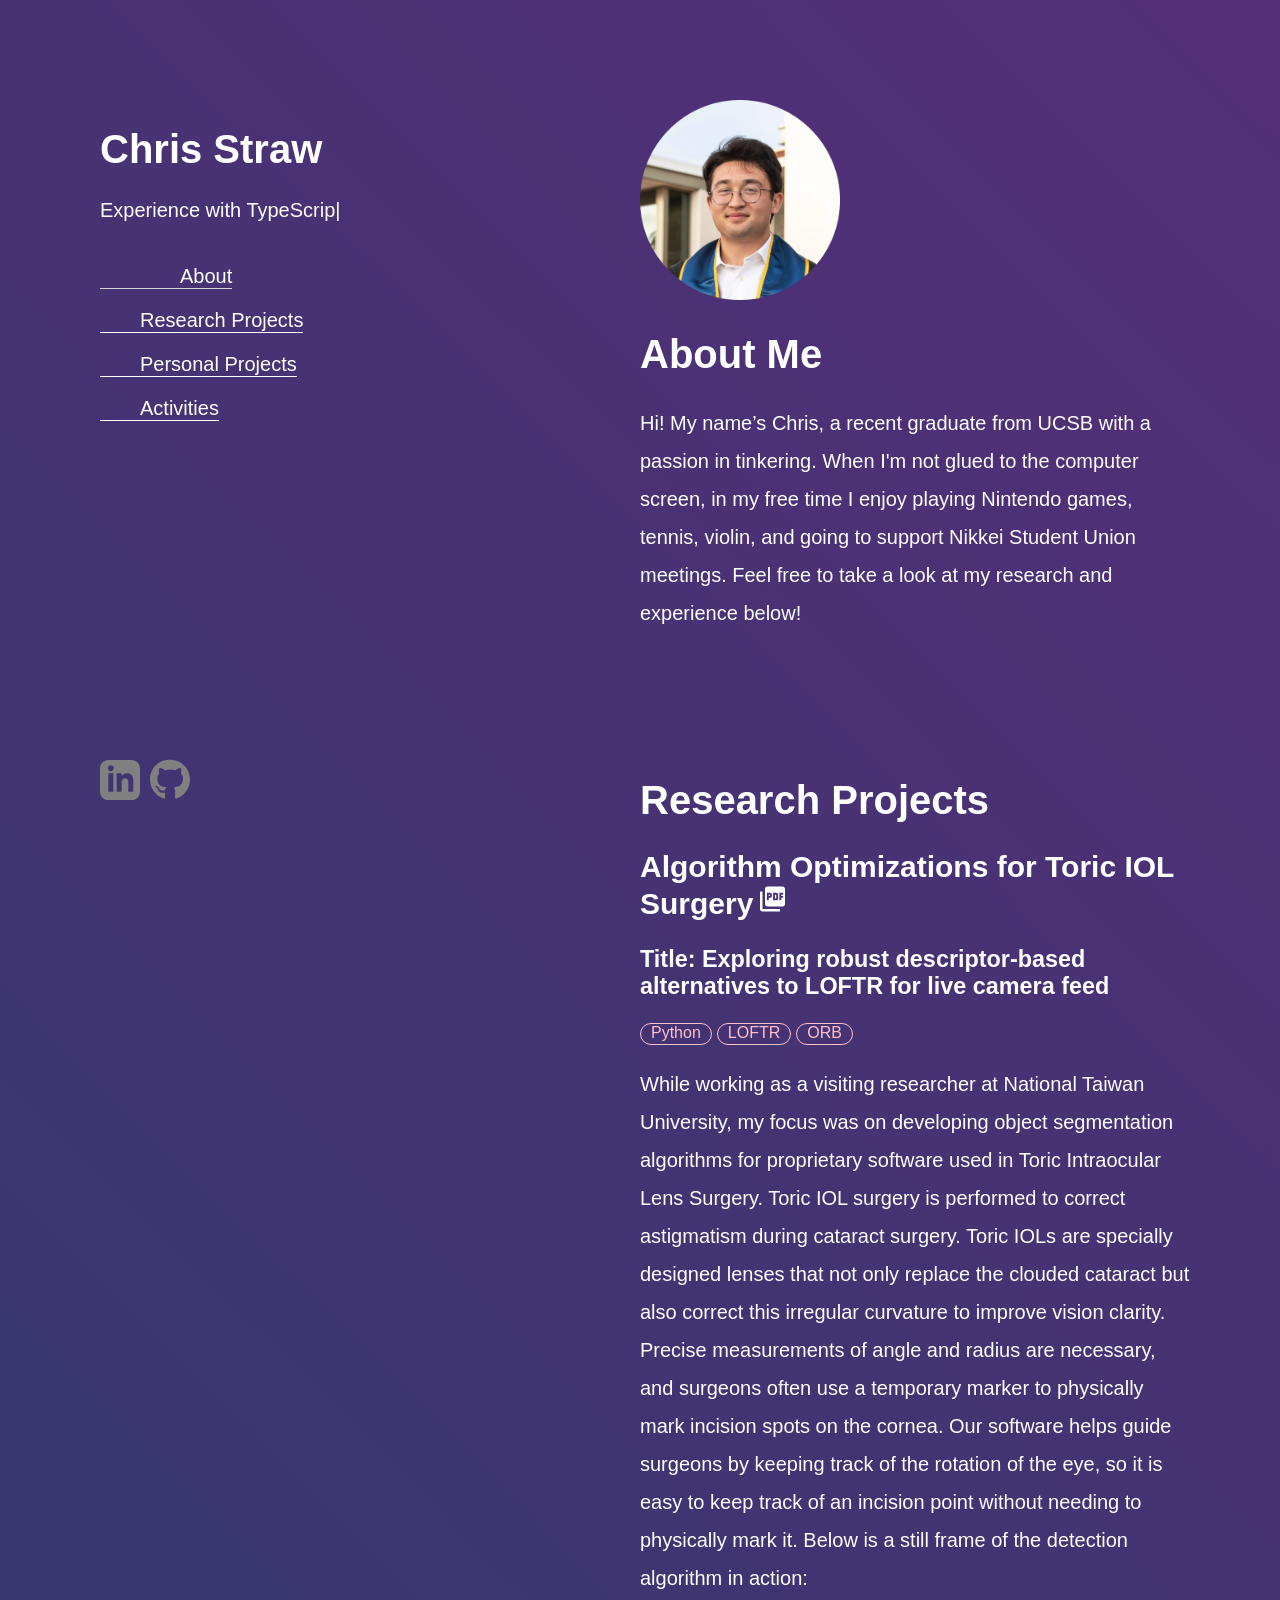
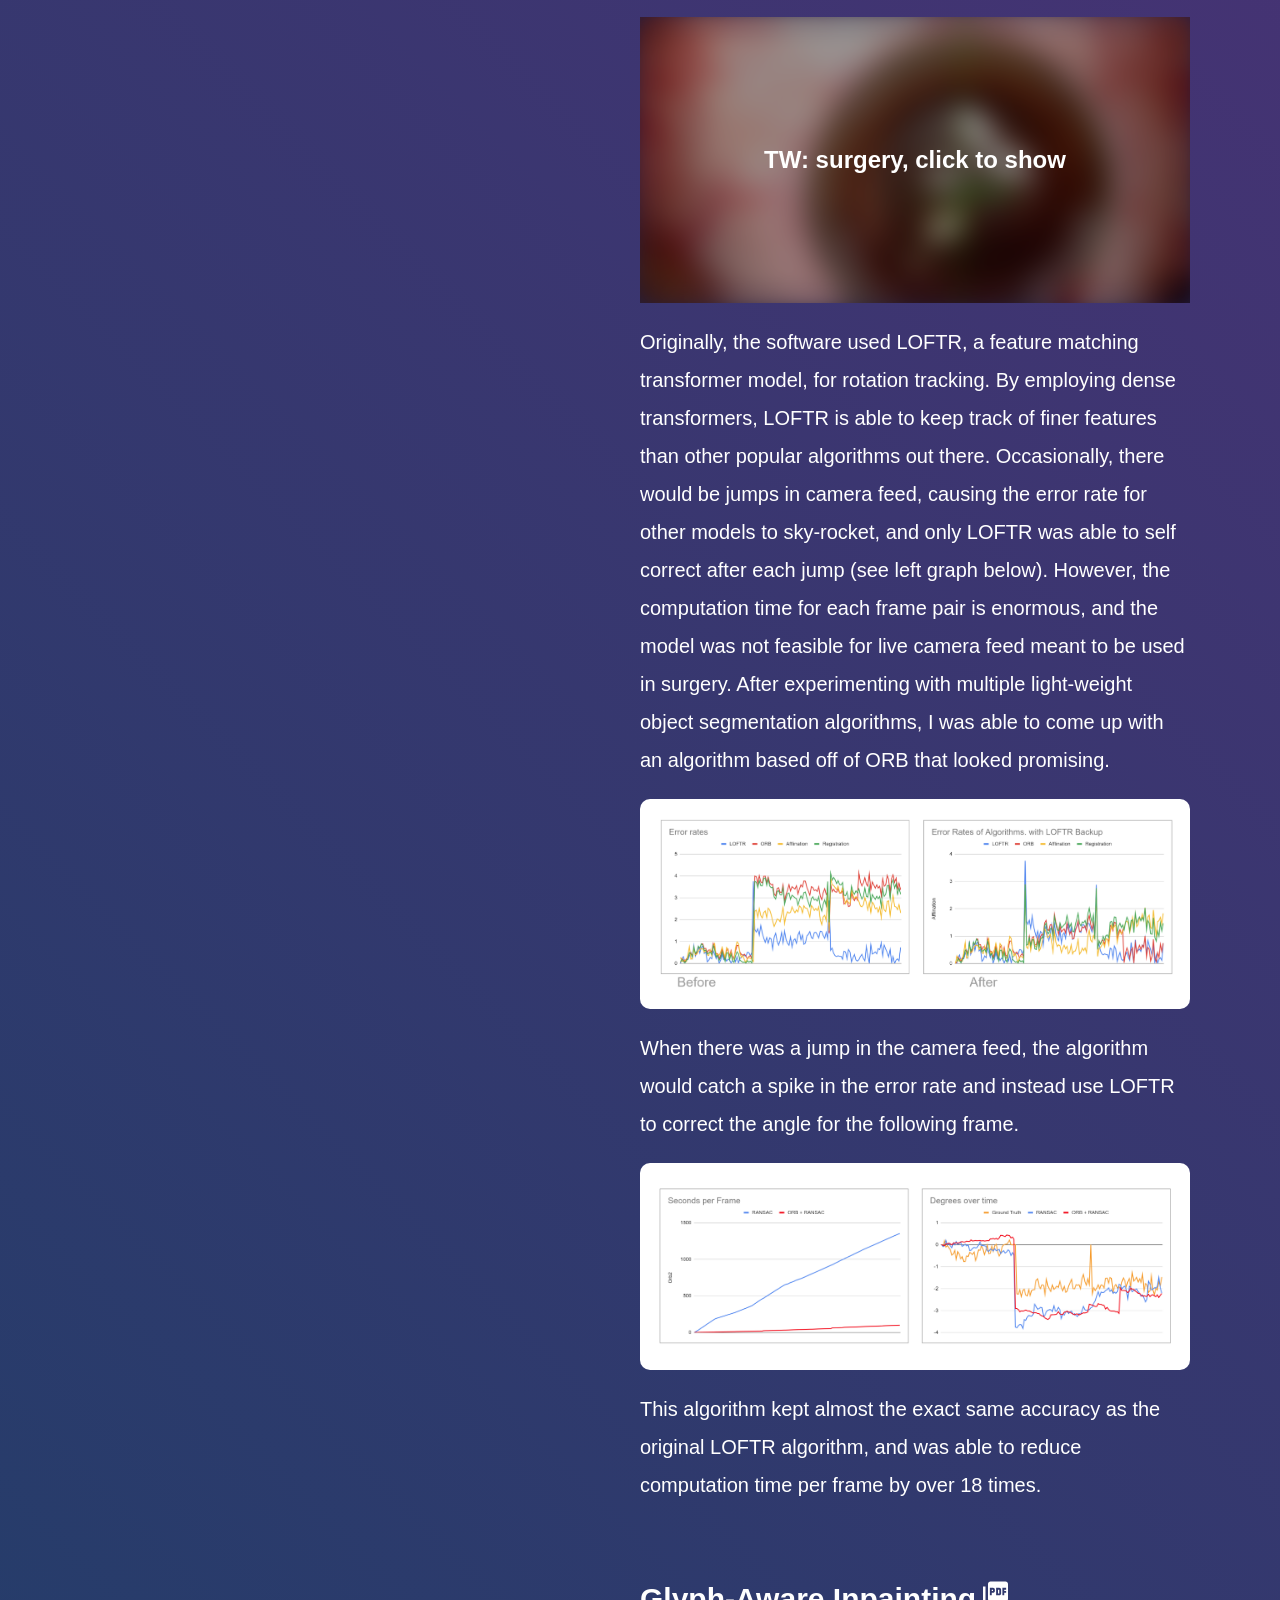
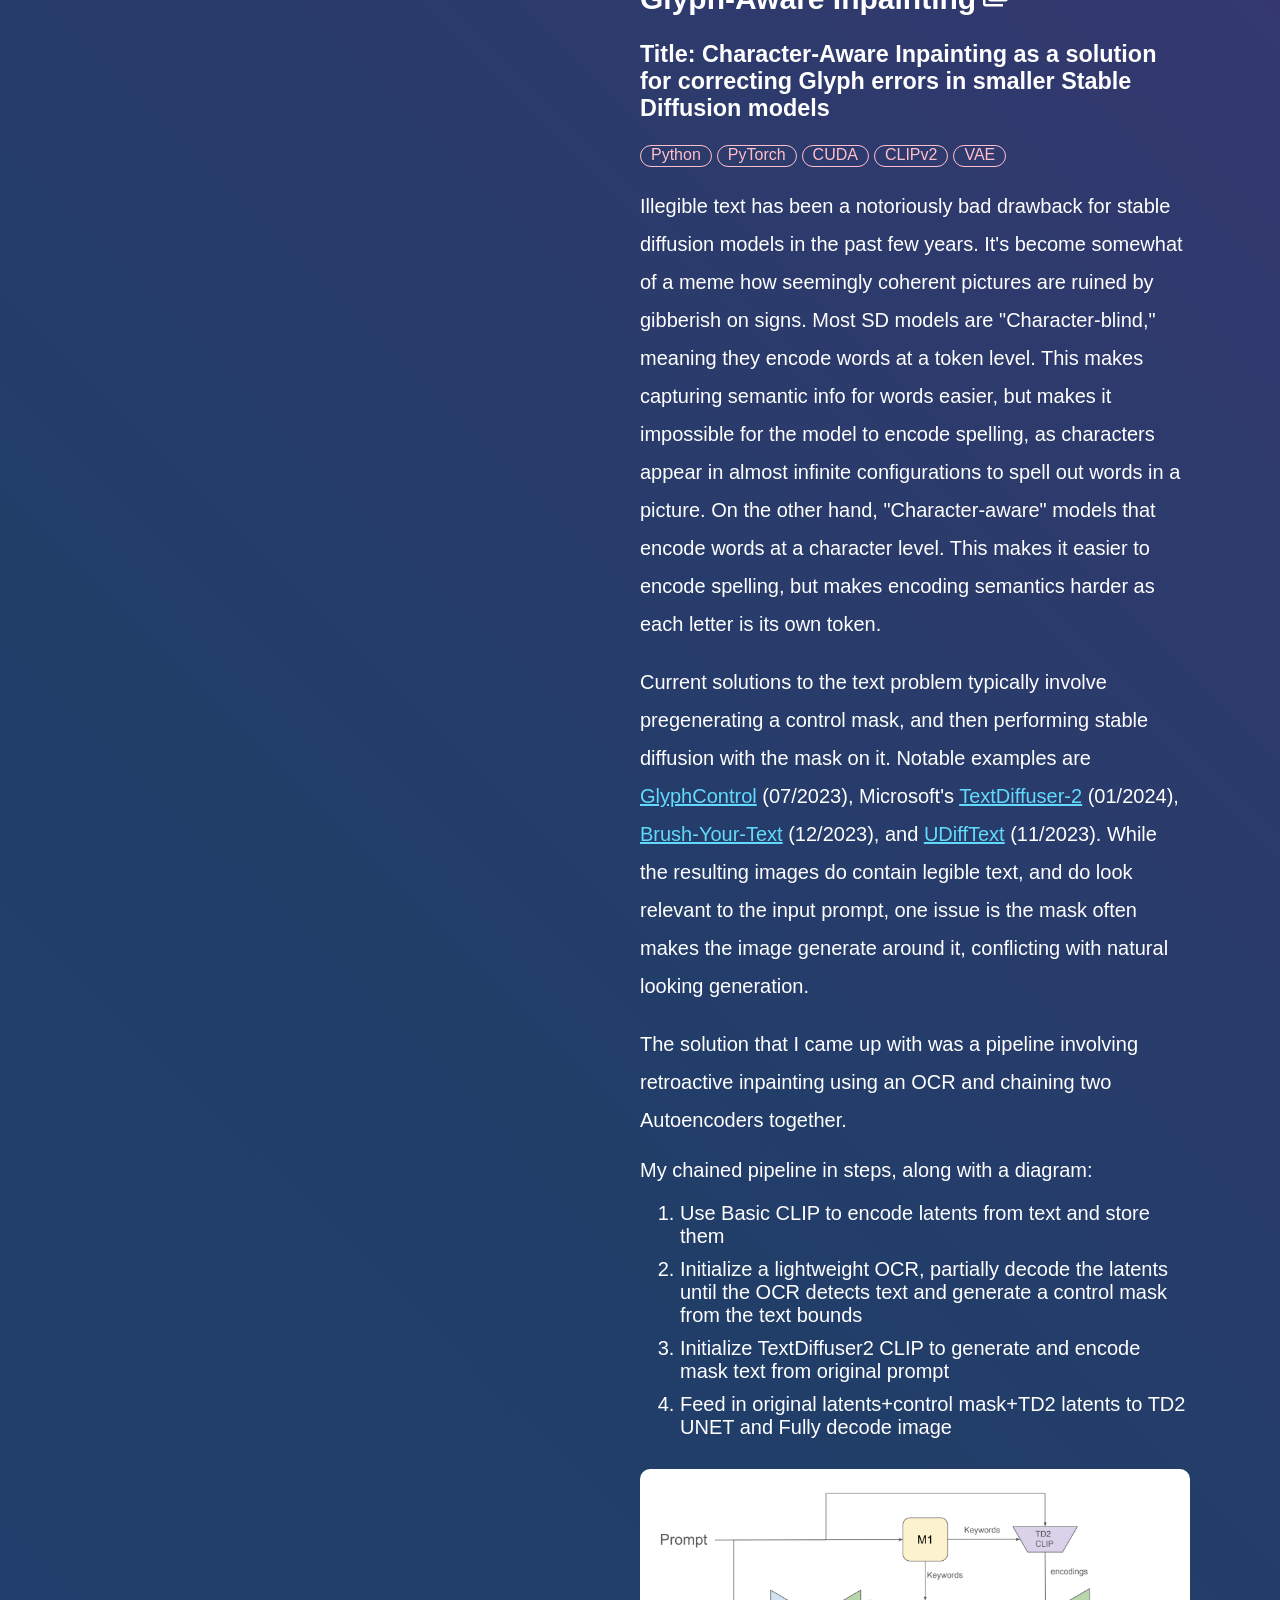
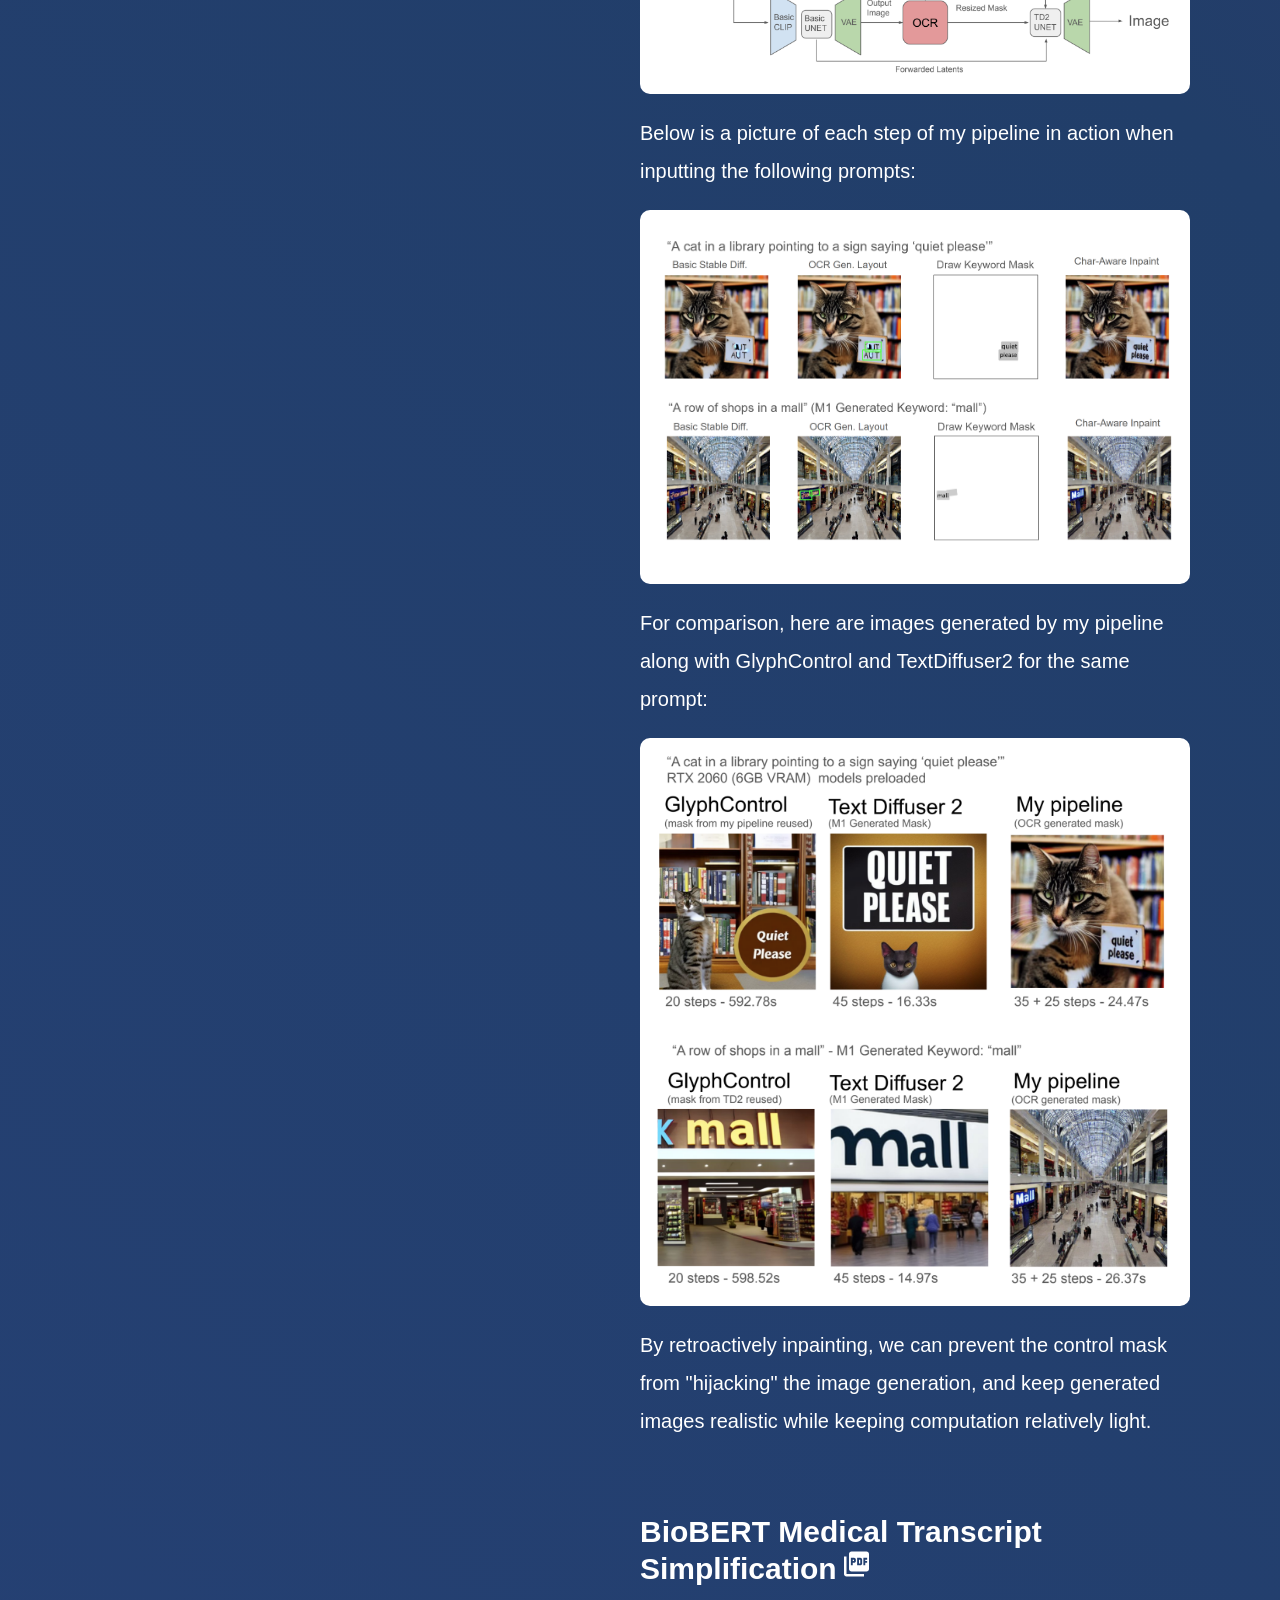
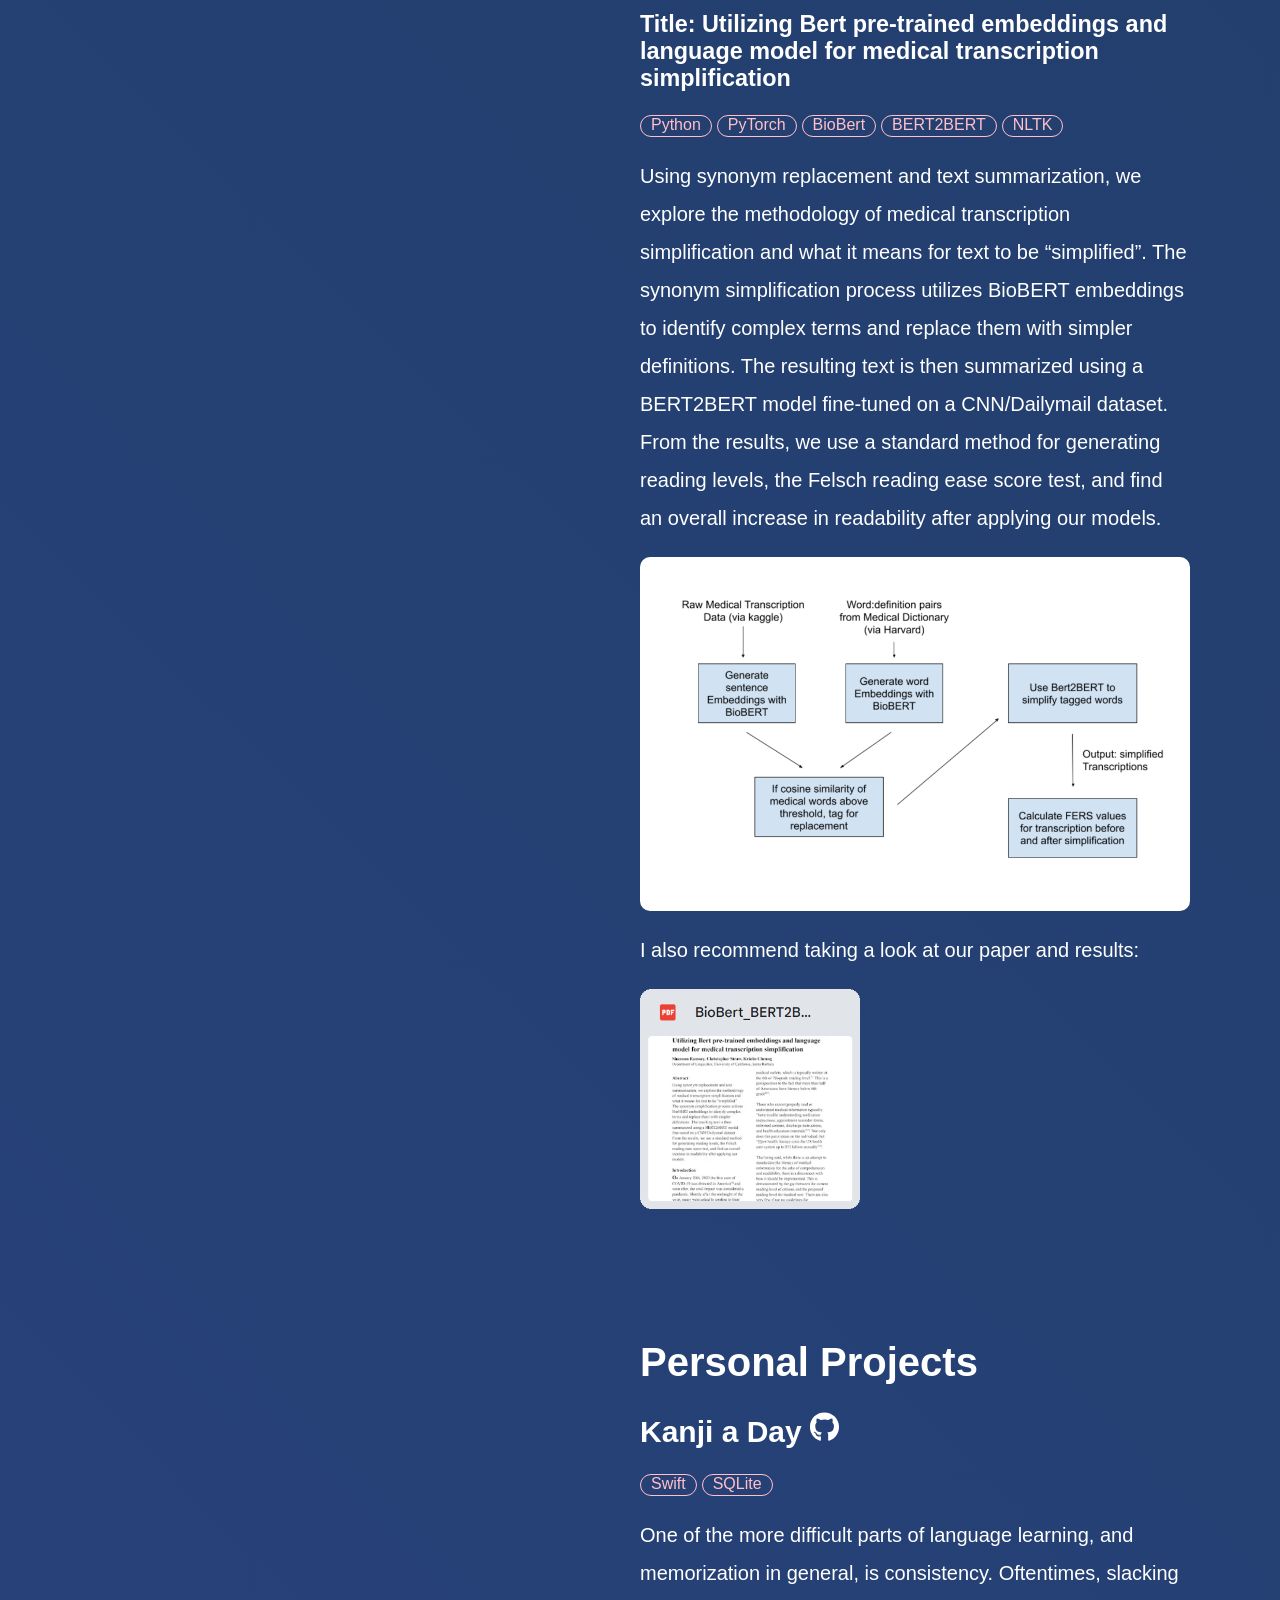
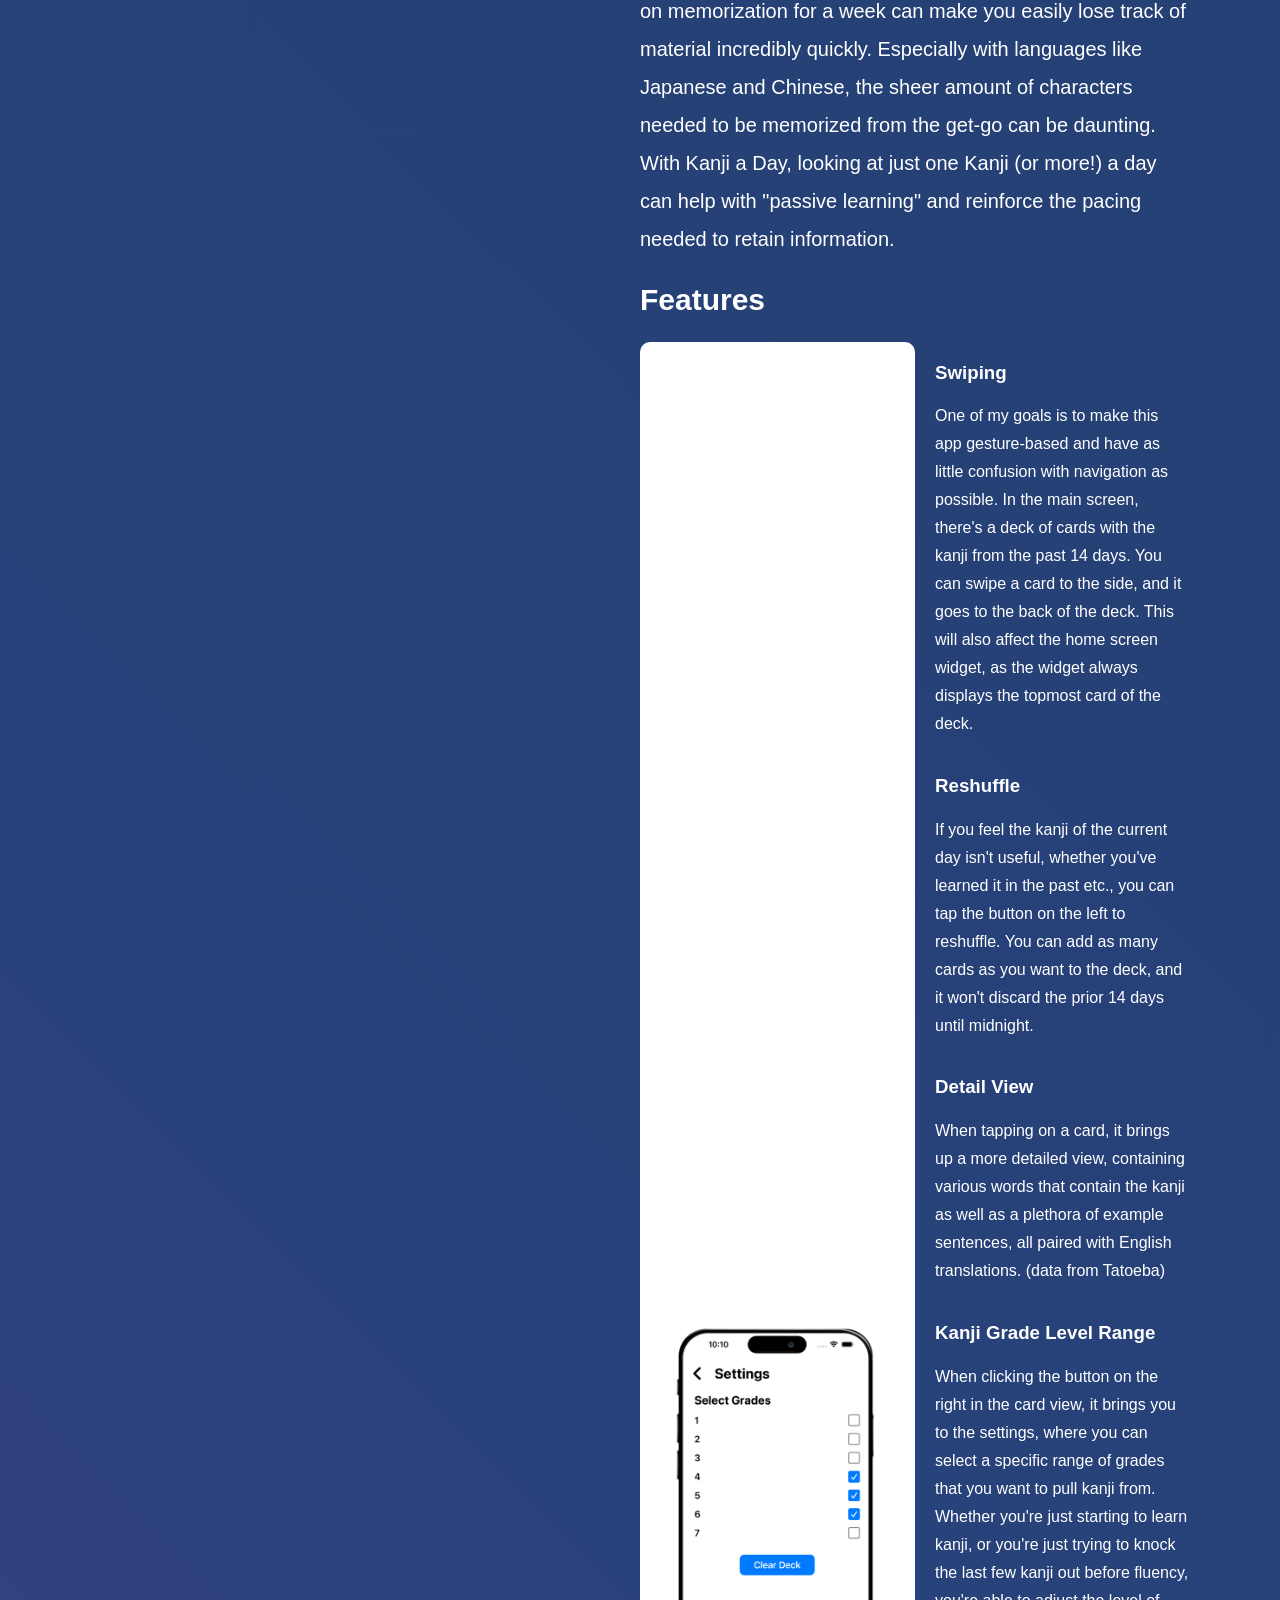
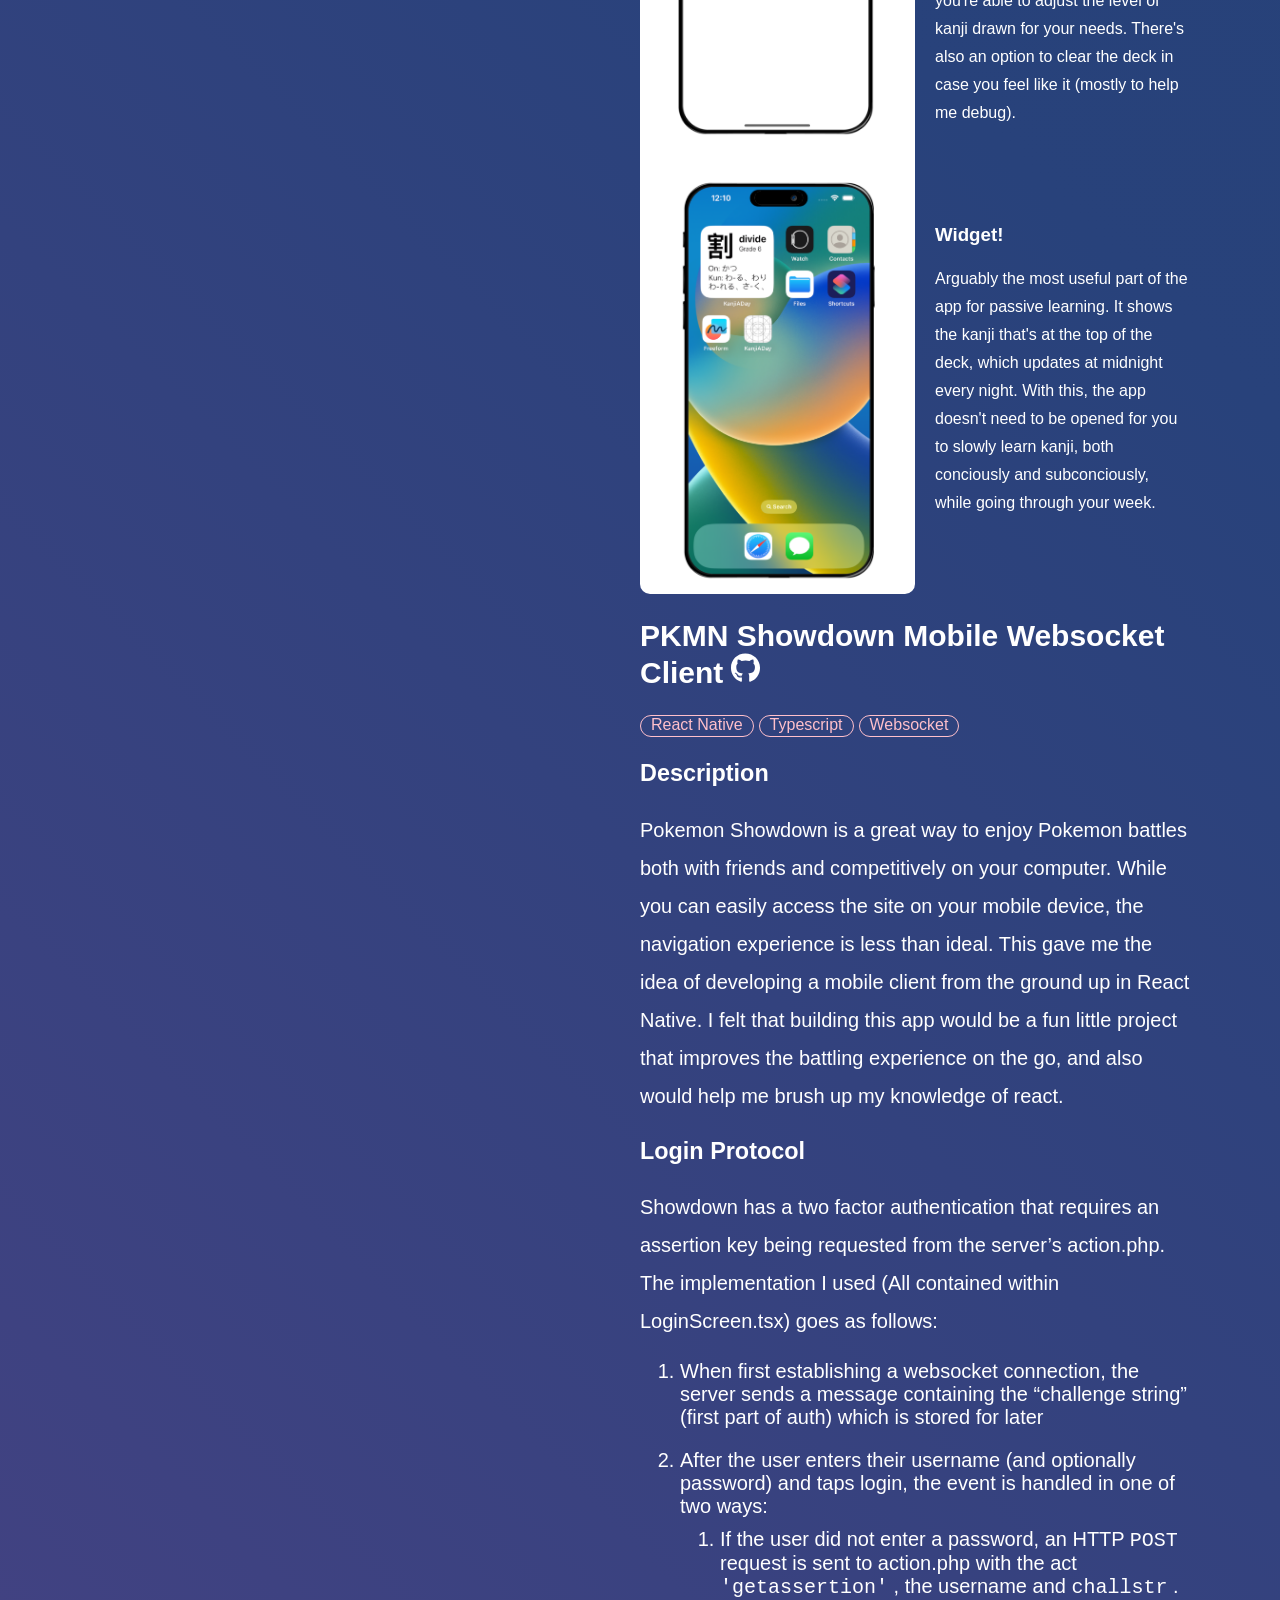
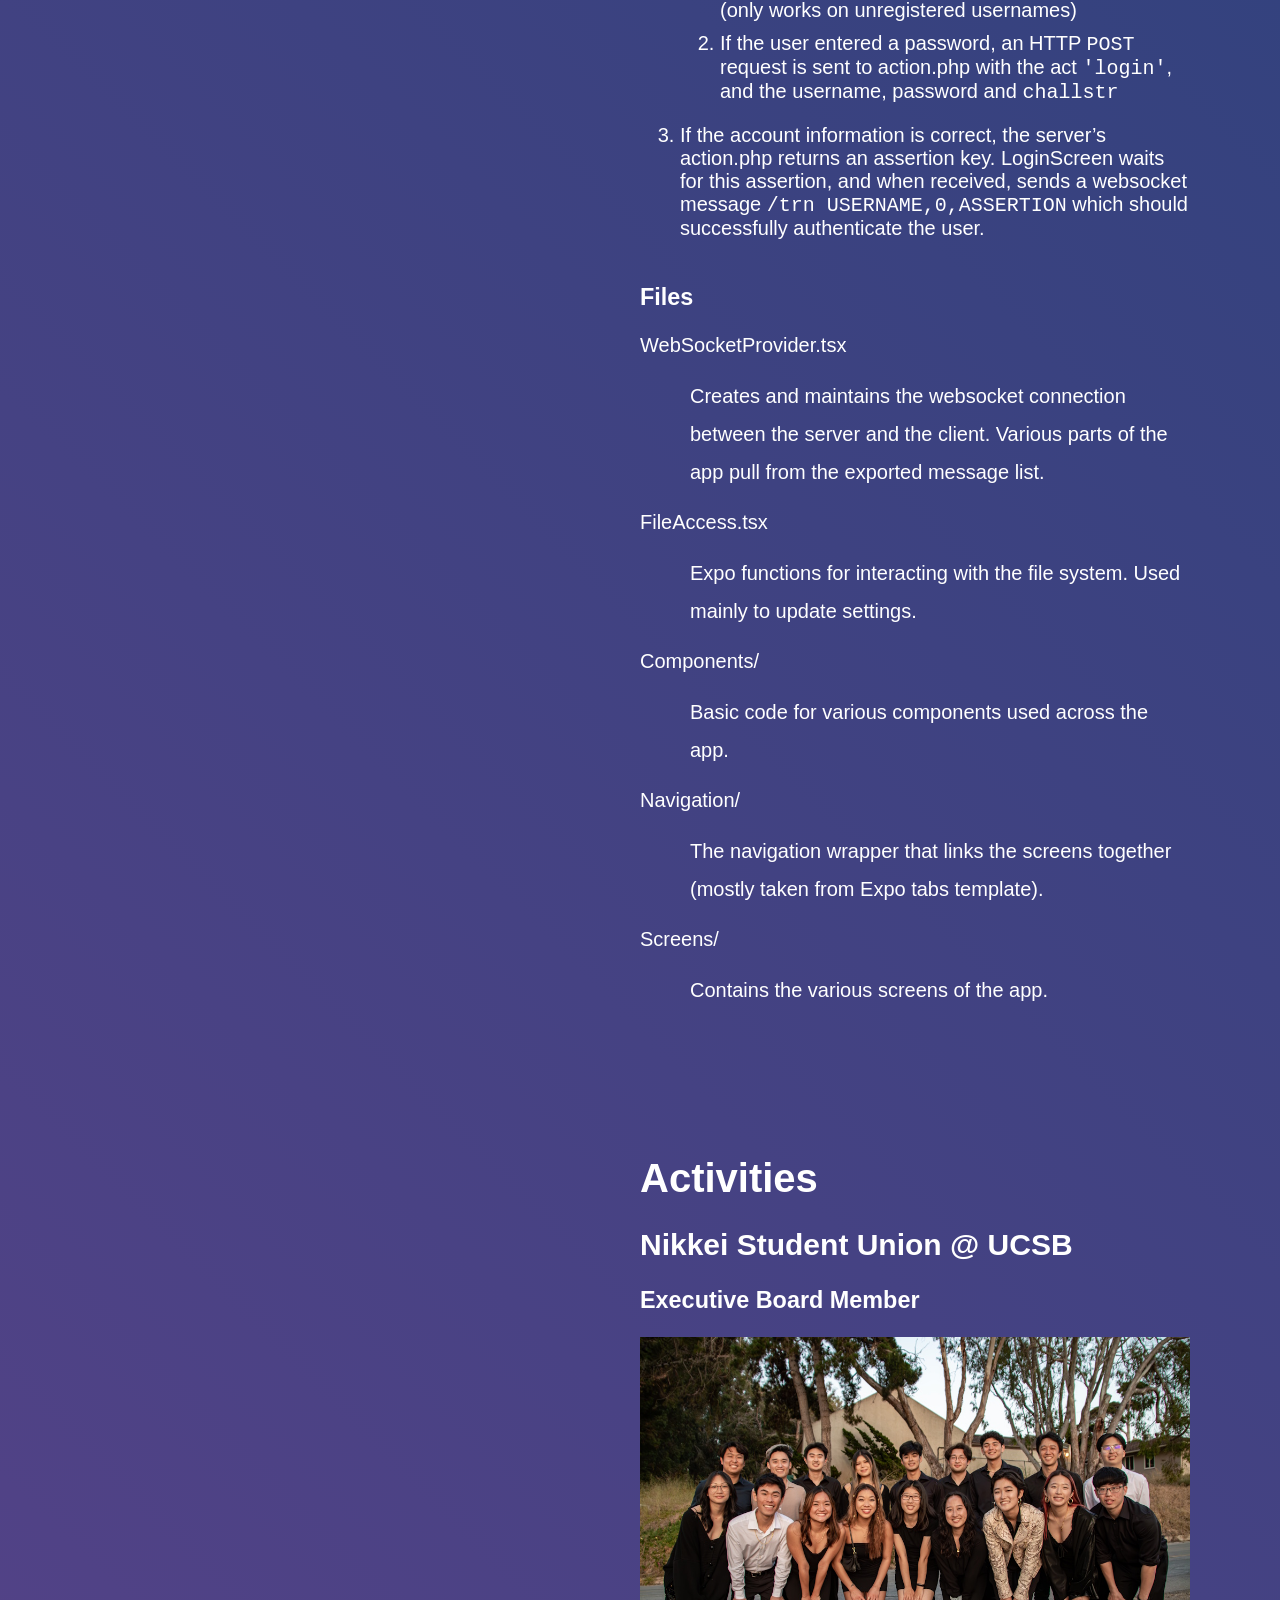
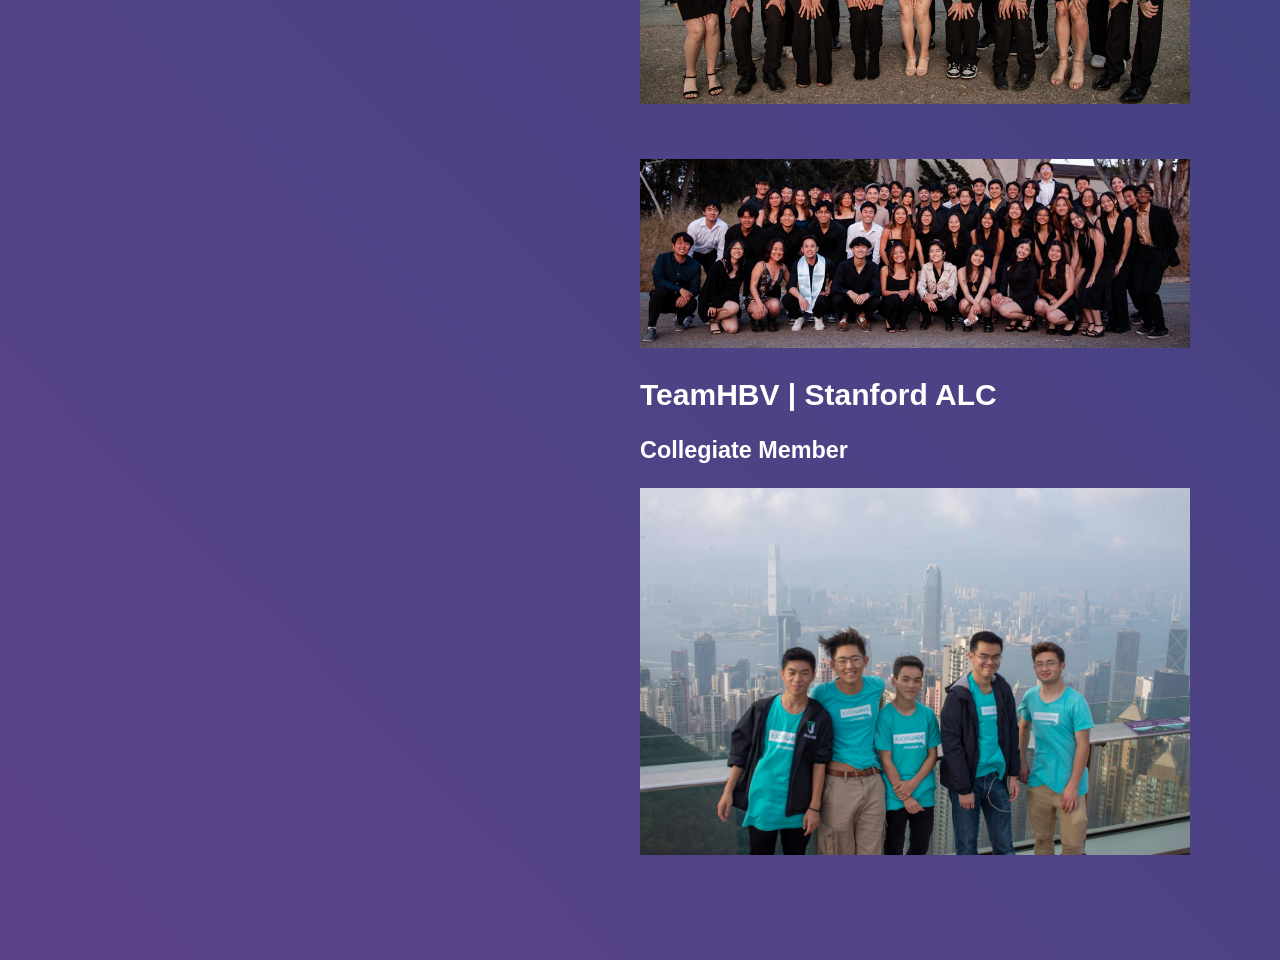
==== commit 369434b0: "Updates" ====
--- a/index.html
+++ b/index.html
@@ -1 +1 @@
-<!doctype html><html lang="en"><head><meta charset="utf-8"/><link rel="icon" href="/favicon.ico"/><meta name="viewport" content="width=device-width,initial-scale=1"/><meta name="theme-color" content="#000000"/><meta name="description" content="Web site created using create-react-app"/><link rel="apple-touch-icon" href="/logo192.png"/><link rel="manifest" href="/manifest.json"/><title>Chris Straw</title><script defer="defer" src="/static/js/main.05283b89.js"></script><link href="/static/css/main.2281b00c.css" rel="stylesheet"></head><body><noscript>You need to enable JavaScript to run this app.</noscript><div id="root"></div></body></html>+<!doctype html><html lang="en"><head><meta charset="utf-8"/><link rel="icon" href="/favicon.ico"/><meta name="viewport" content="width=device-width,initial-scale=1"/><meta name="theme-color" content="#000000"/><meta name="description" content="Web site created using create-react-app"/><link rel="apple-touch-icon" href="/logo192.png"/><link rel="manifest" href="/manifest.json"/><title>Chris Straw</title><script defer="defer" src="/static/js/main.a9183328.js"></script><link href="/static/css/main.ee994331.css" rel="stylesheet"></head><body><noscript>You need to enable JavaScript to run this app.</noscript><div id="root"></div></body></html>
--- a/static/css/main.ee994331.css
+++ b/static/css/main.ee994331.css
@@ -0,0 +1,2 @@
+body{-webkit-font-smoothing:antialiased;-moz-osx-font-smoothing:grayscale;font-family:-apple-system,BlinkMacSystemFont,Segoe UI,Roboto,Oxygen,Ubuntu,Cantarell,Fira Sans,Droid Sans,Helvetica Neue,sans-serif;margin:0}code{font-family:source-code-pro,Menlo,Monaco,Consolas,Courier New,monospace}.App{-webkit-animation:gradientAnimation 15s ease infinite;animation:gradientAnimation 15s ease infinite;background:linear-gradient(45deg,#5b4289,#28427b,#213e69,#552e78);color:#fff;display:flex;flex-direction:column;font-size:20px;min-height:100vh}.Sidebar{height:100%;margin-left:100px;margin-top:100px;position:fixed;width:40%}.App-link{color:#61dafb}.jump-button{background-color:initial;border:none;border-bottom:1px solid #fff;color:#fff;cursor:pointer;font-size:20px;outline:none;padding:20px 0 0 40px;text-align:right;transition:border-bottom .3s ease;transition:padding .3s ease;&:active,&:hover{border-bottom:1px solid #d3d3d3;padding:20px 0 0 80px}}.jump-button.active-button{border-bottom:1px solid #d3d3d3;padding:20px 0 0 80px}.tagbox{display:flex}.tag{border:1px solid pink;border-radius:30px;color:pink;font-size:.8em;margin-right:5px;padding:0 10px 2px}.sub-button{background-color:initial;border:none;color:#fff;cursor:pointer;font-size:15px;outline:none;padding:5px 0 0 80px;text-align:right;transition:border-bottom .3s ease;transition:padding .3s ease;&:active,&:hover{border-bottom:1px solid #d3d3d3;padding:5px 0 0 90px}}.sub-button.active-button{border-bottom:1px solid #d3d3d3;padding:5px 0 0 90px}#About{padding-right:80px}#About,#Activities,#Personal,#Research{max-width:550px;padding-top:100px}#Activities,#Personal,#Research{min-height:80vh}#Research td{padding-right:20px}#Personal td,#Research td{font-size:medium;padding-left:20px;width:40%}table{border-collapse:collapse}td:first-child{border-radius:0 0 0 0}.box,td:first-child{background-color:#fff}.box{background-size:100%;border-radius:10px;padding:15px}tr:first-child td{border-radius:10px 10px 0 0}tr:last-child td{border-radius:0 0 10px 10px}.blur-container{cursor:pointer;overflow:hidden;position:relative;width:100%}.blur-image{display:block;height:auto;transition:-webkit-filter .3s ease-in-out;transition:filter .3s ease-in-out;transition:filter .3s ease-in-out,-webkit-filter .3s ease-in-out;width:100%}.blur-overlay{-webkit-backdrop-filter:blur(10px);backdrop-filter:blur(10px);background-color:rgba(0,0,0,.4);transition:all .3s ease-in-out}.blur-overlay,.click-to-hide{align-items:center;color:#fff;display:flex;font-size:1.2em;font-weight:700;height:100%;justify-content:center;left:0;position:absolute;top:0;width:100%;z-index:2}.click-to-hide{background-color:rgba(0,0,0,.3);opacity:0;transition:opacity .3s ease-in-out}.blur-container:hover .click-to-hide{opacity:1}.sidebar-icon{fill:grey;bottom:100px;cursor:pointer;height:auto;left:100px;position:fixed;width:40px}.sidebar-git{bottom:95px;left:150px;position:fixed}.Vid{padding:20px 20px 0 0}p{line-height:38px}a{color:#61dafb}
+/*# sourceMappingURL=main.ee994331.css.map*/
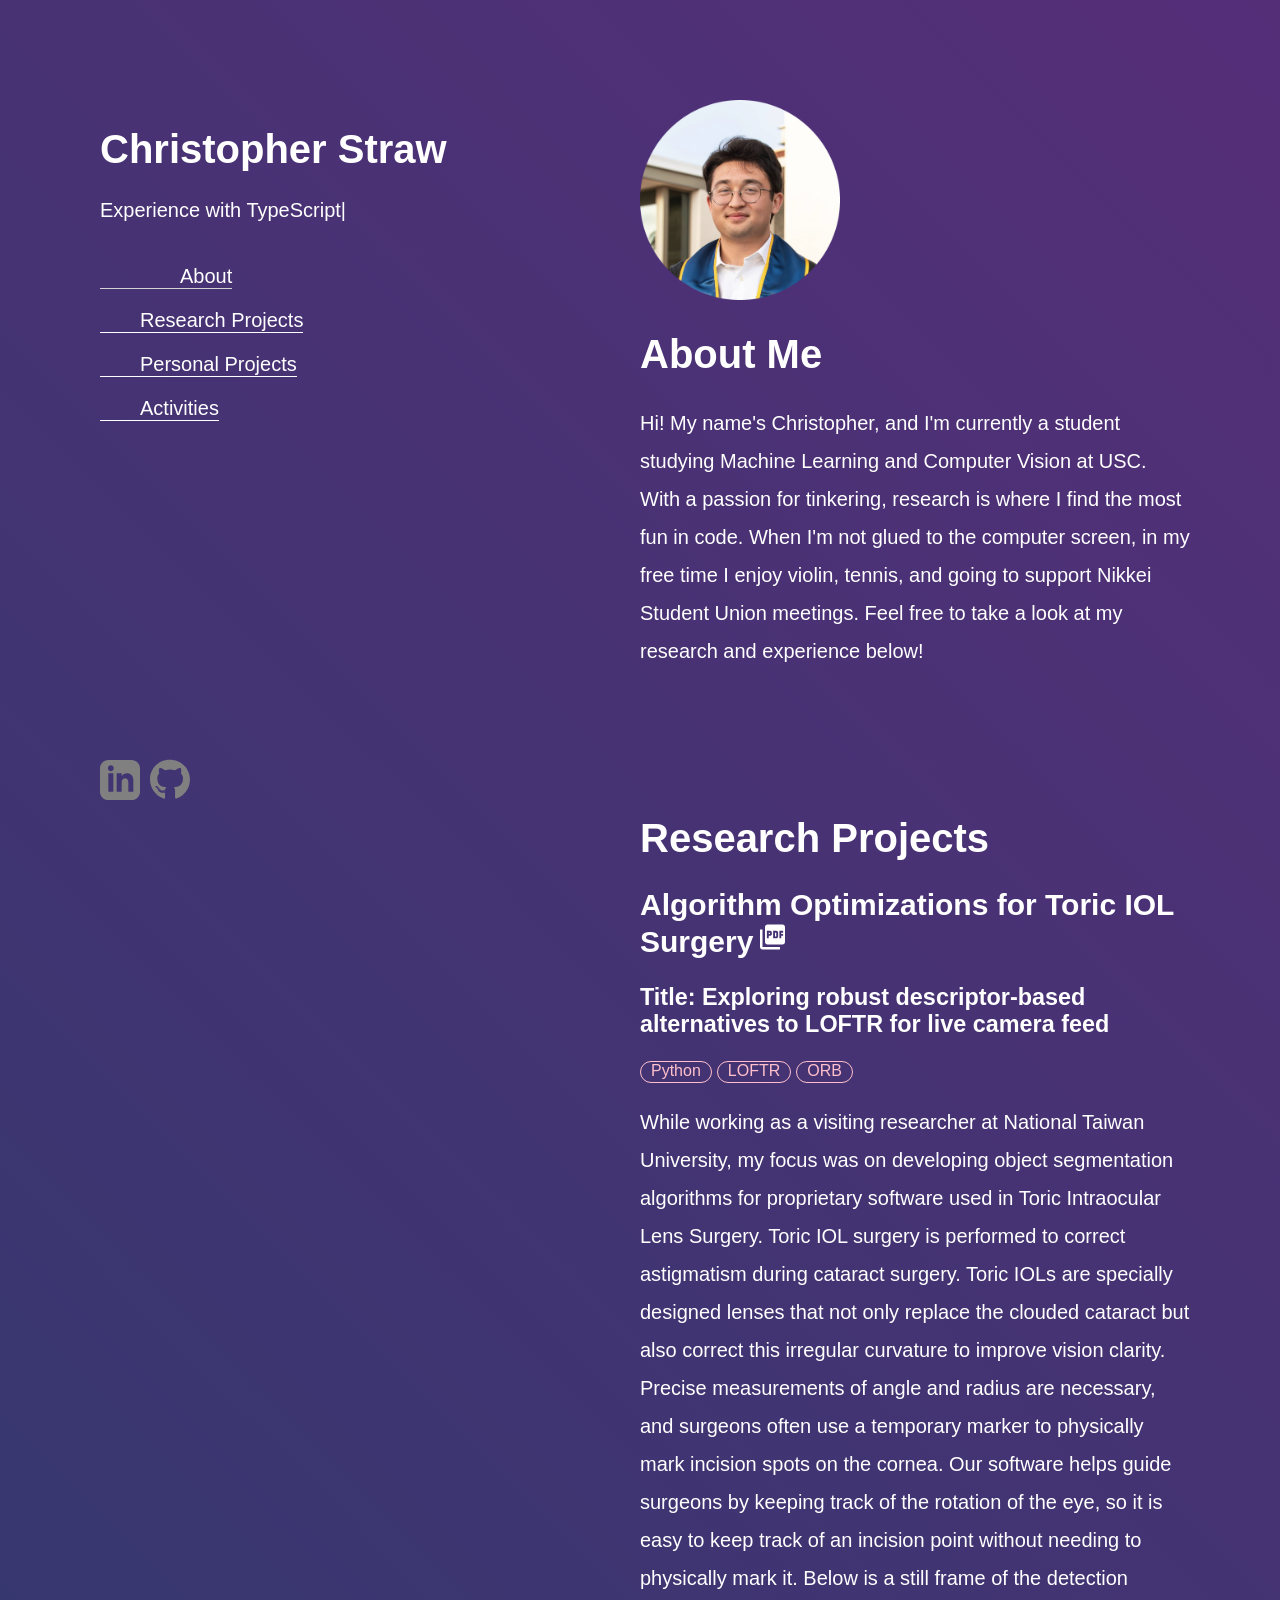
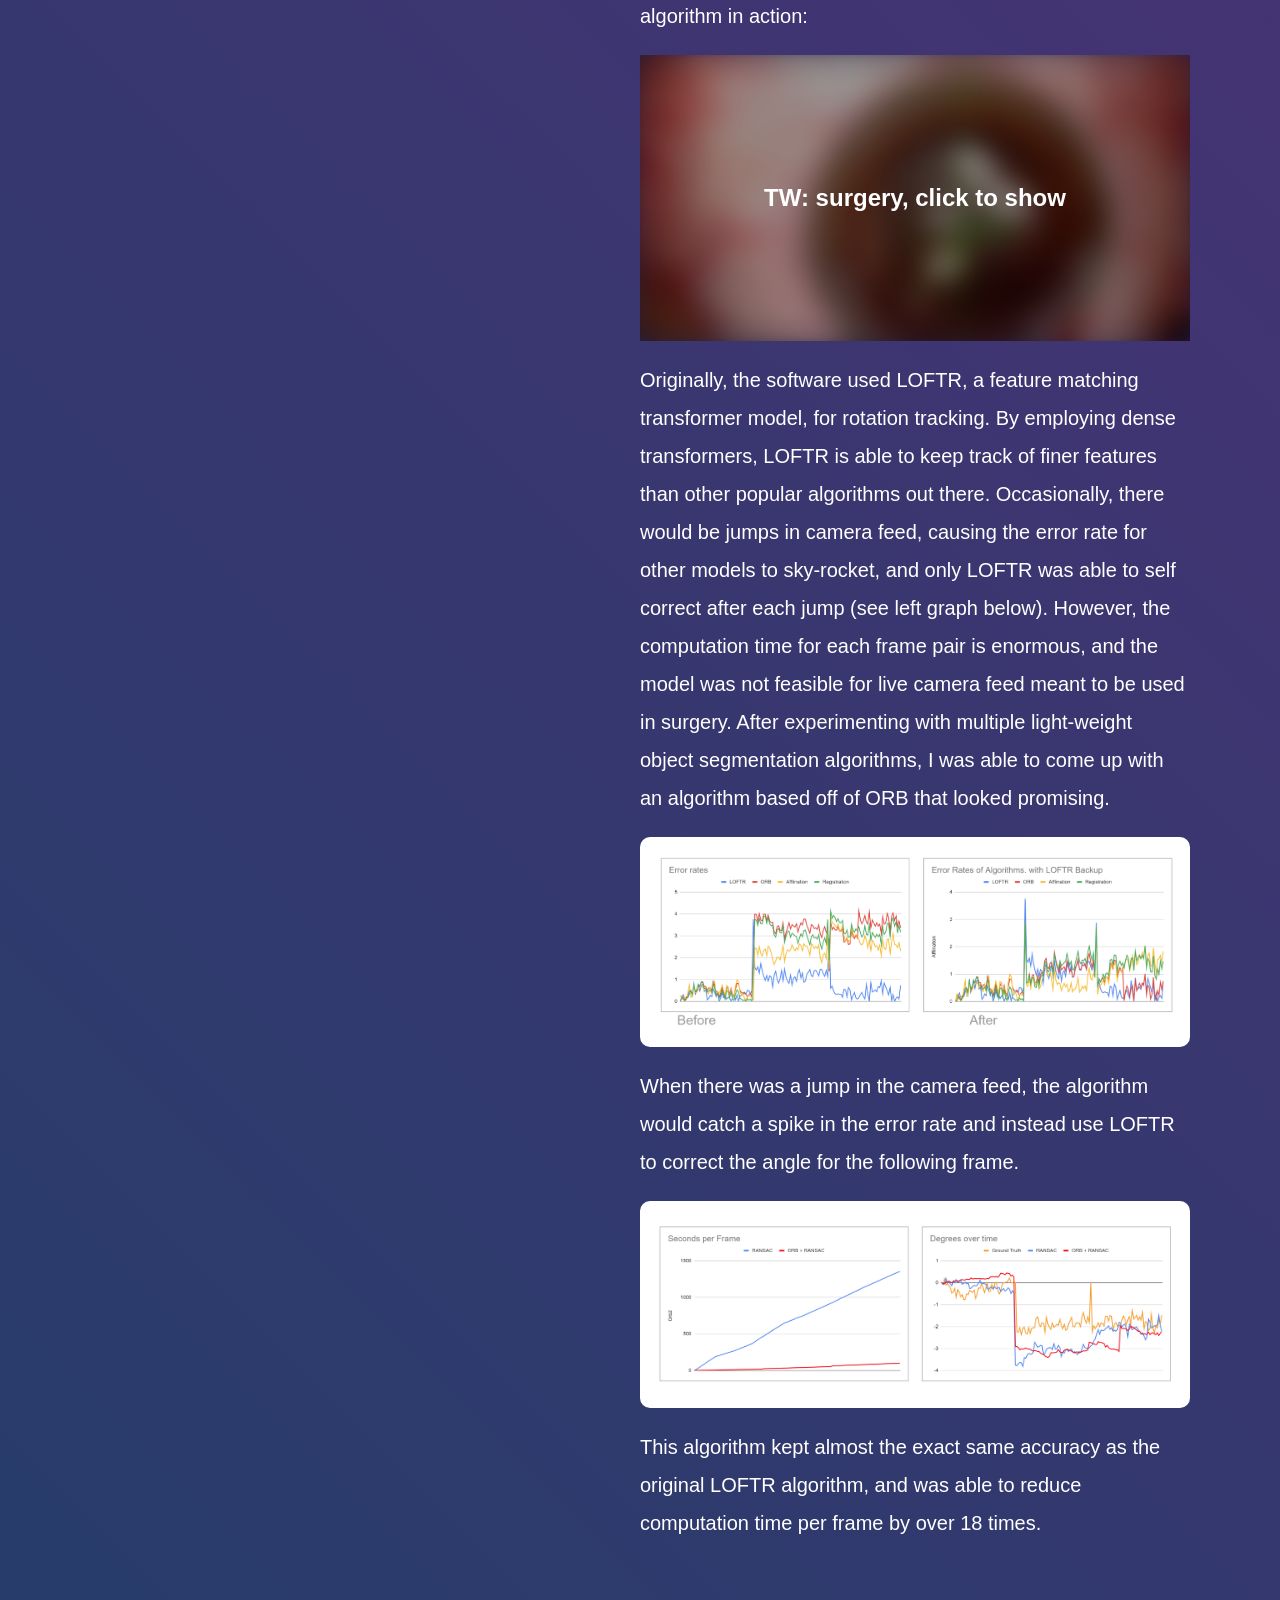
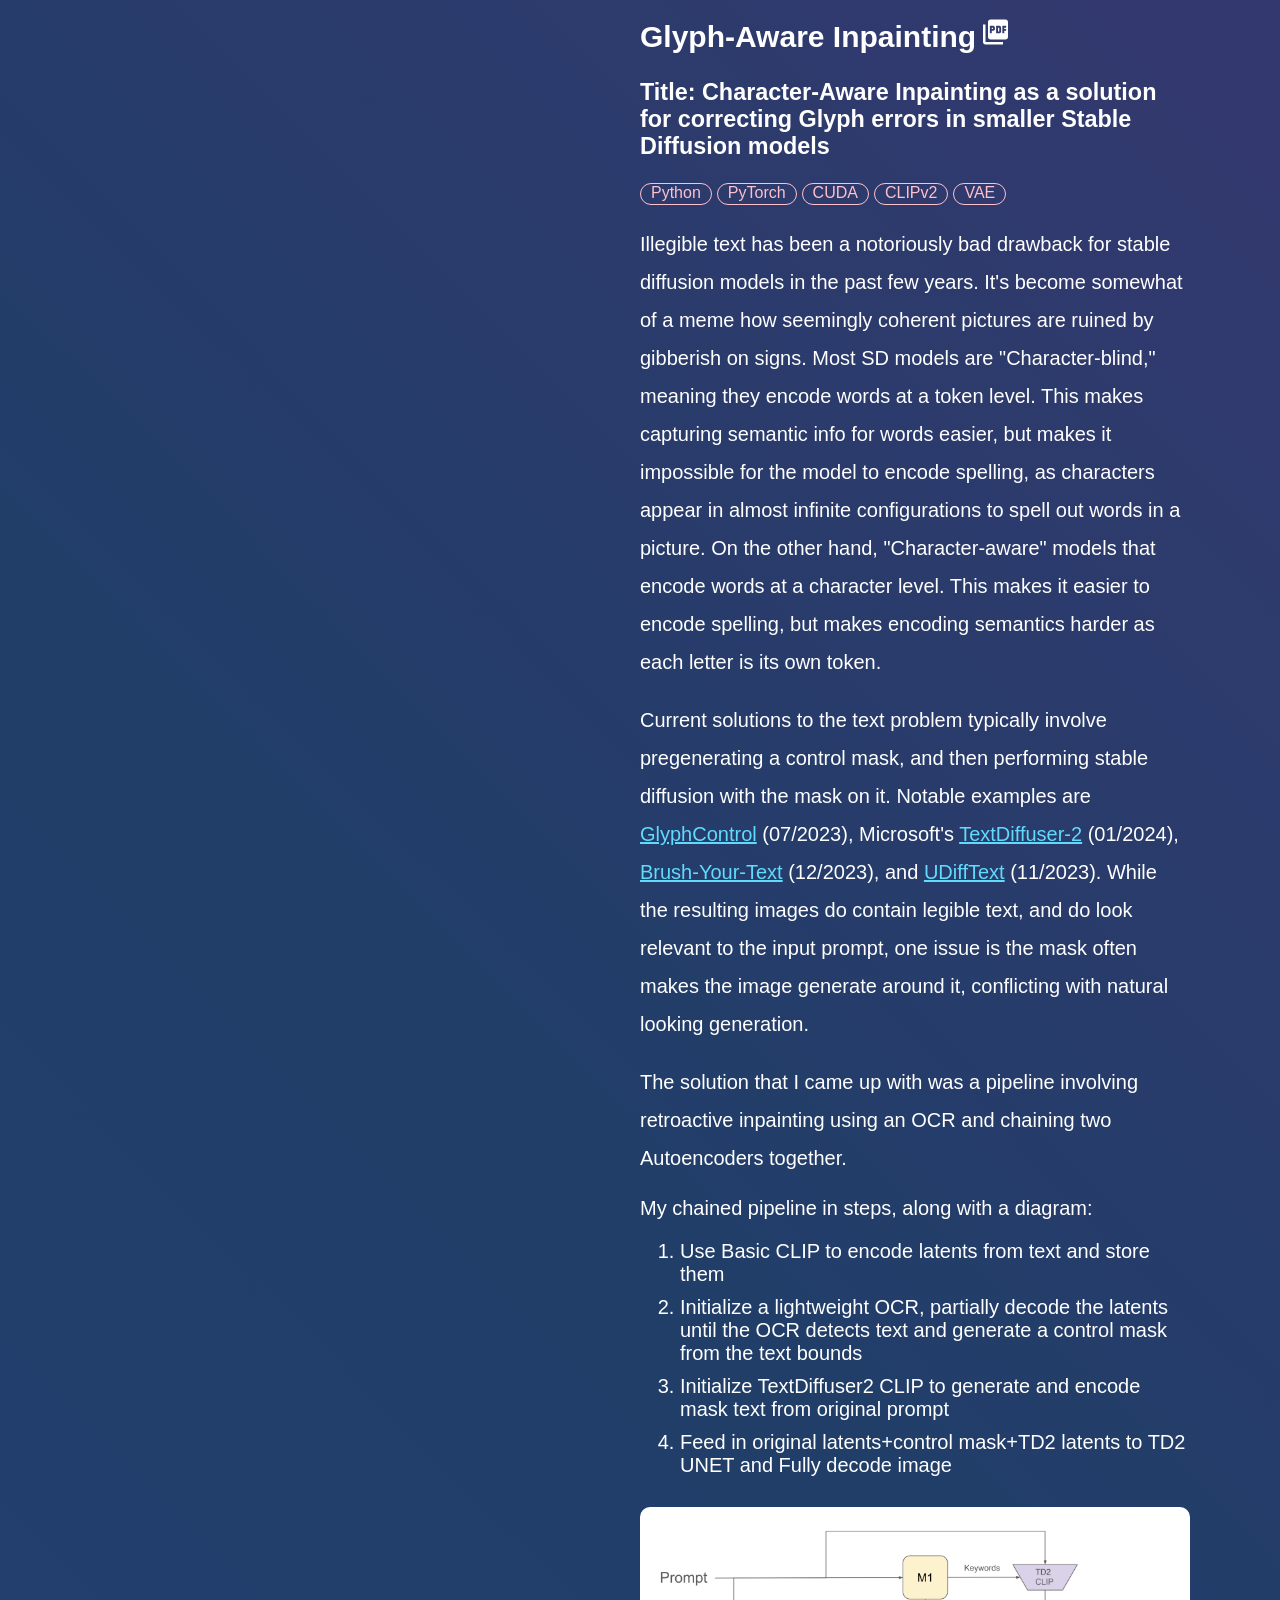
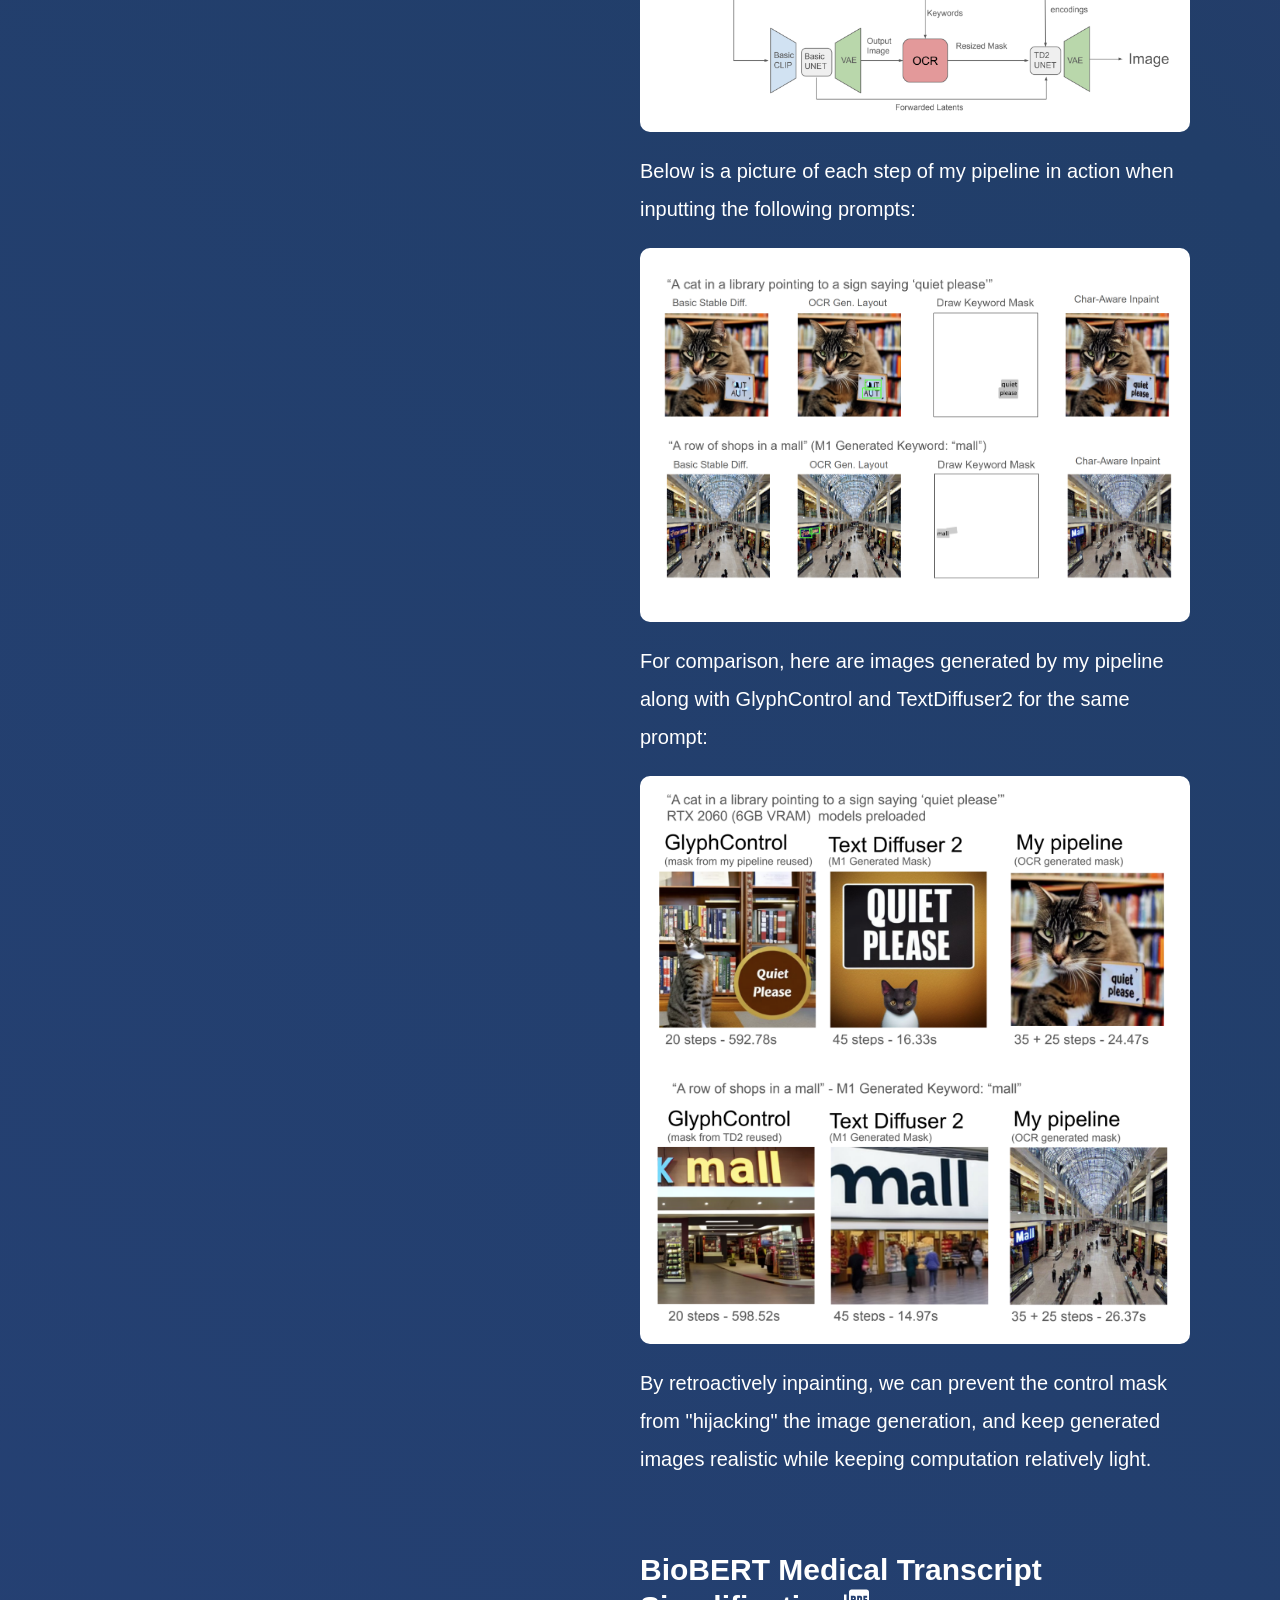
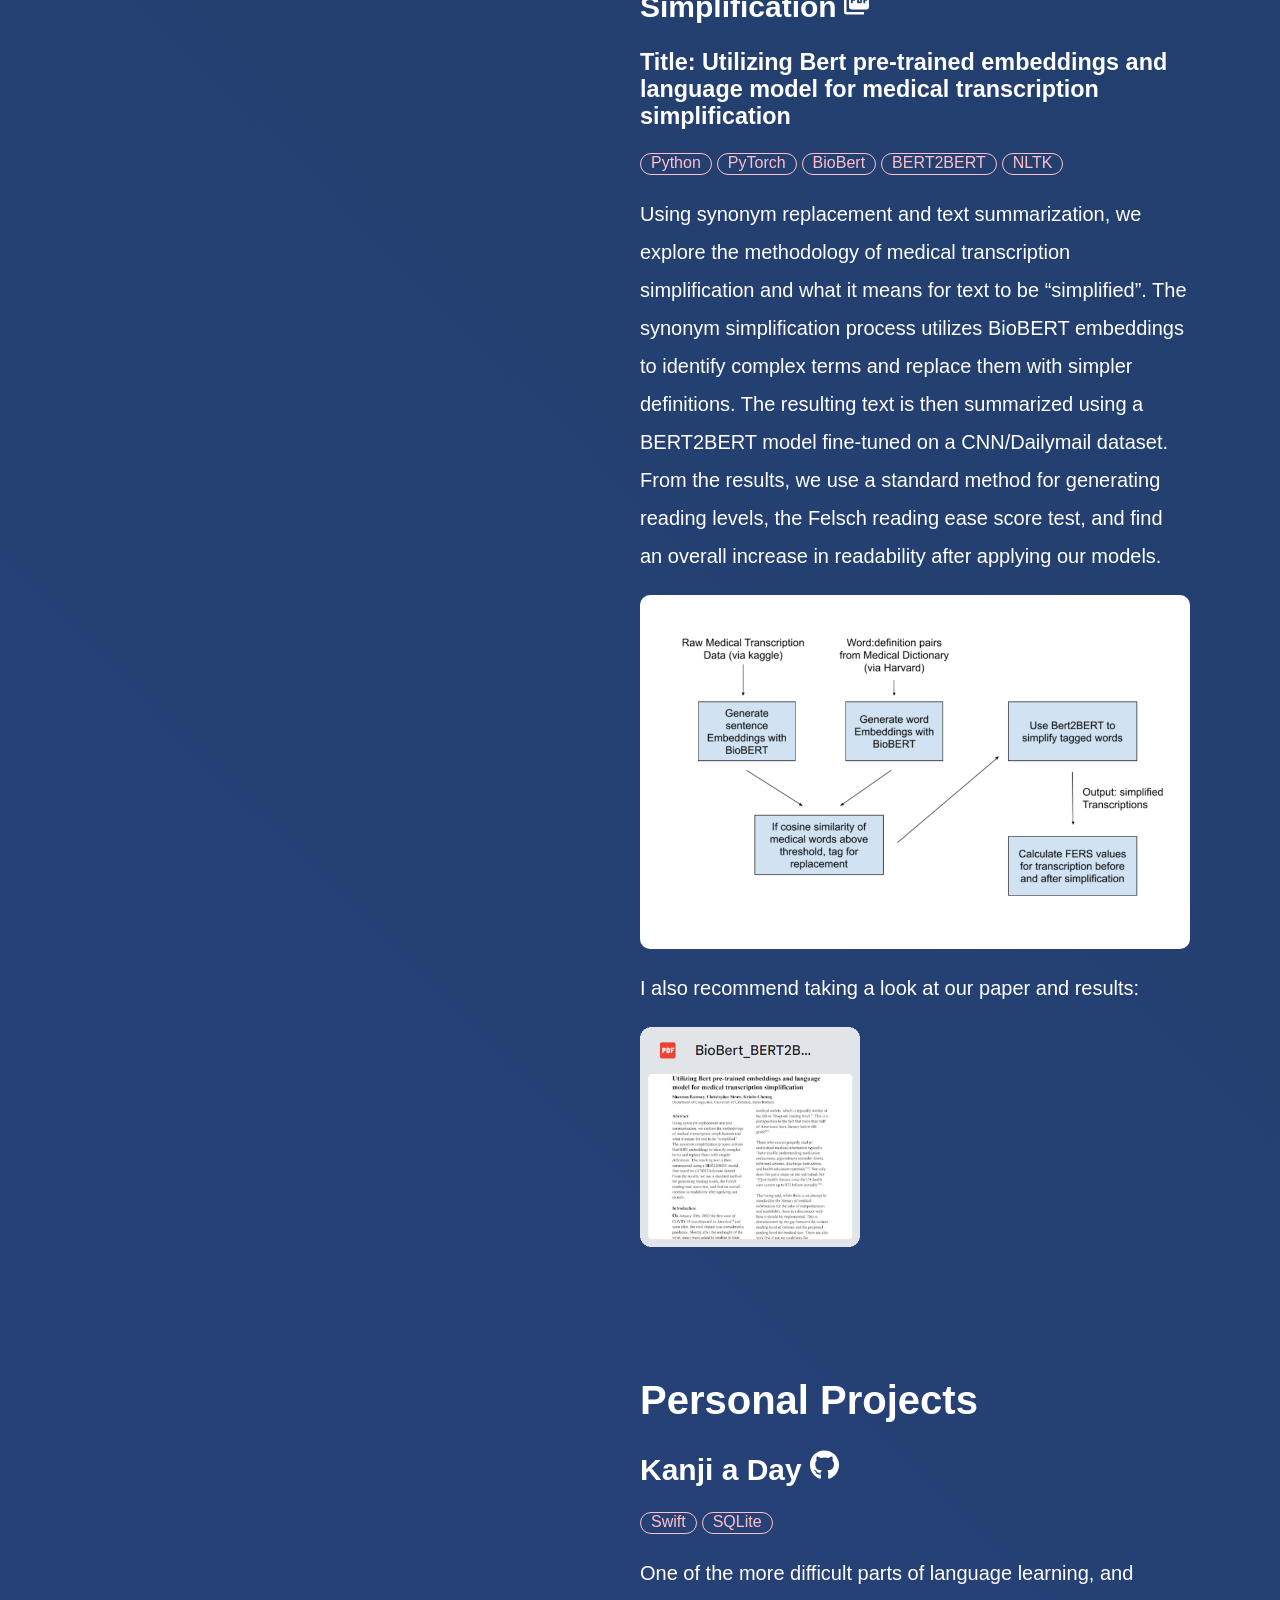
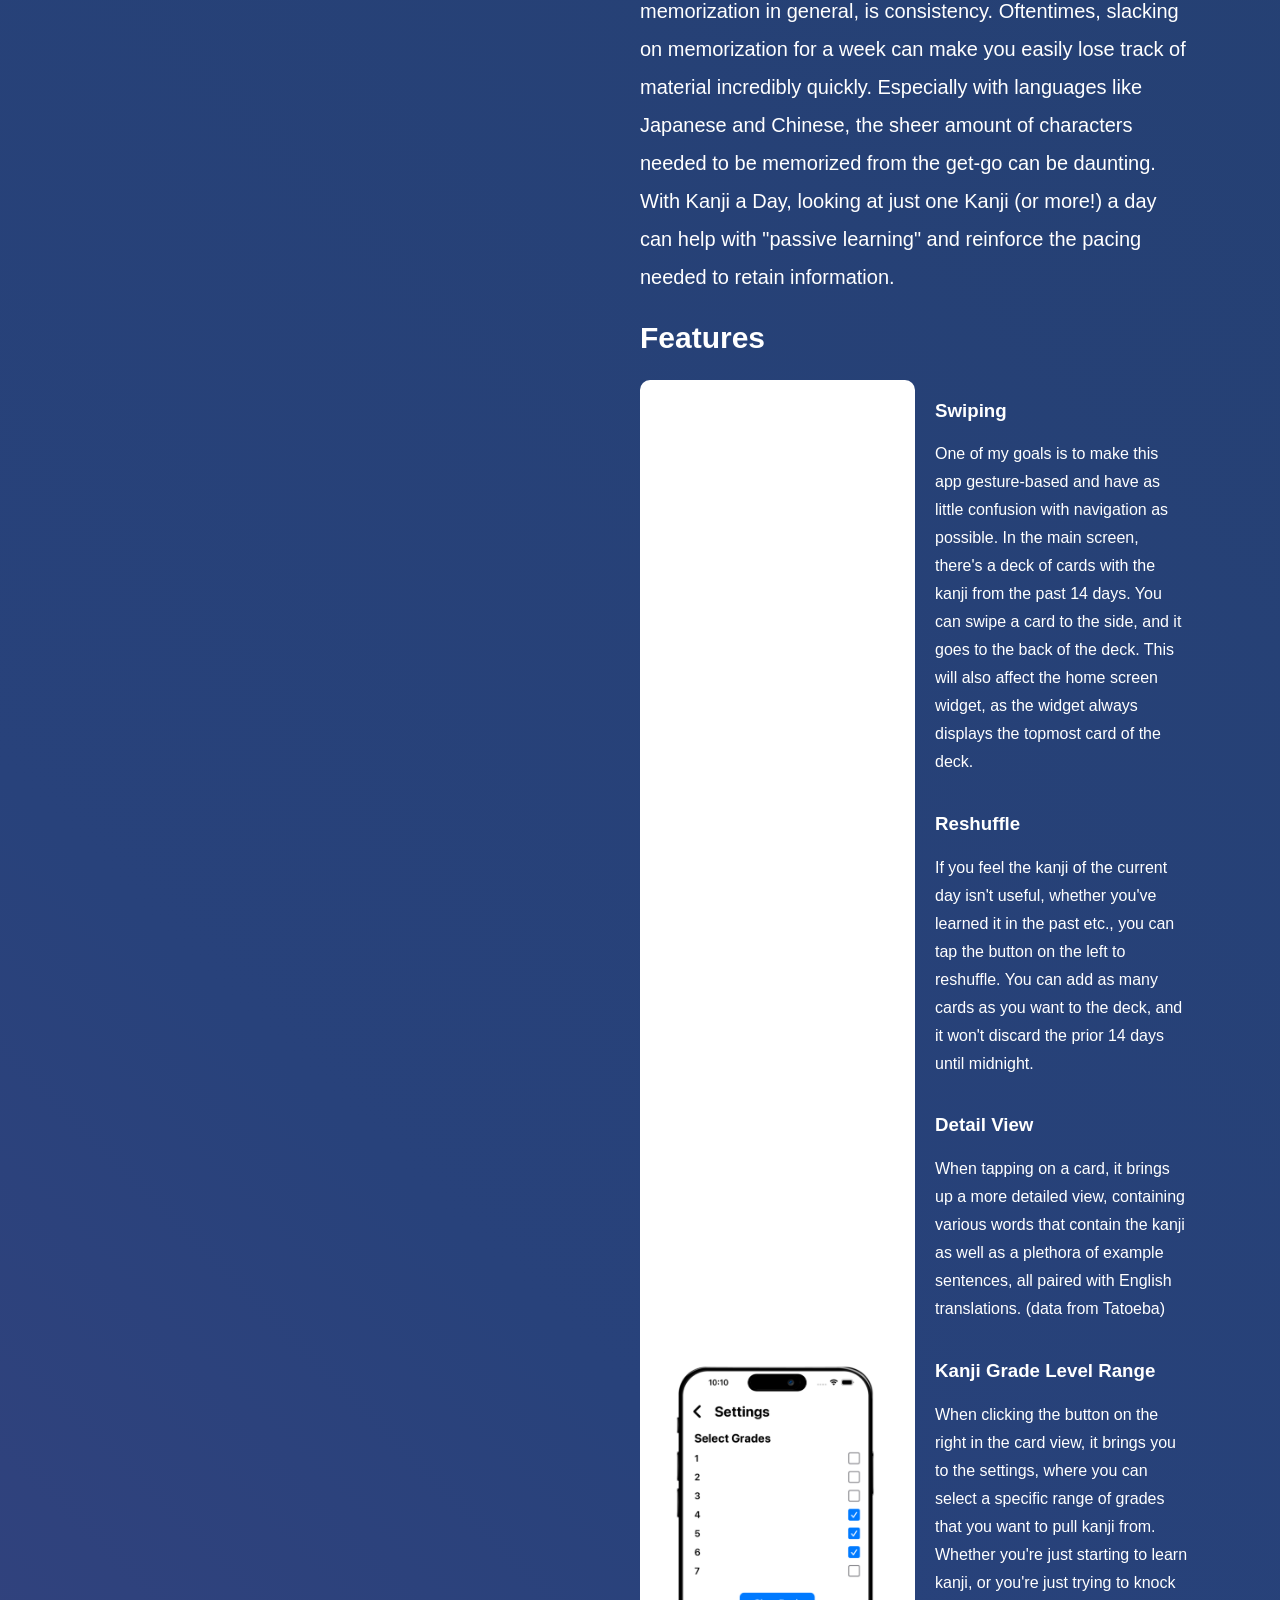
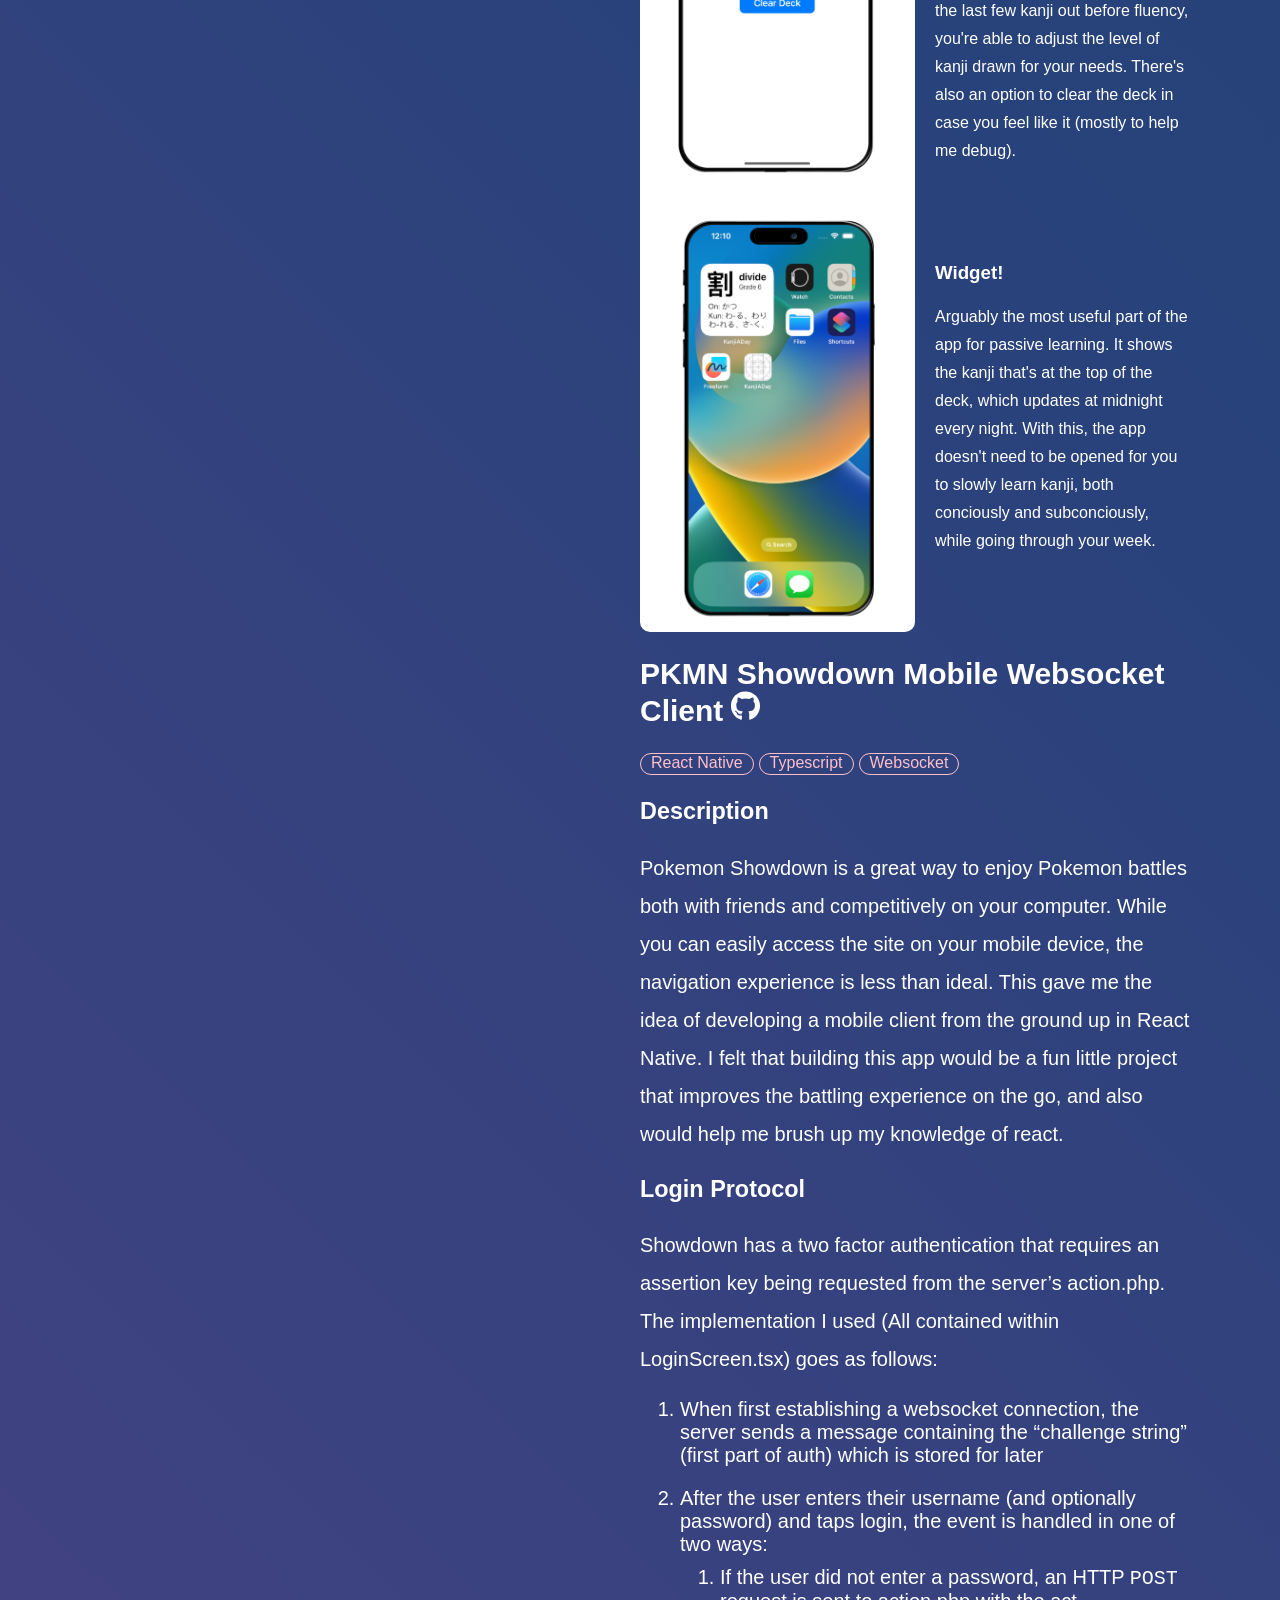
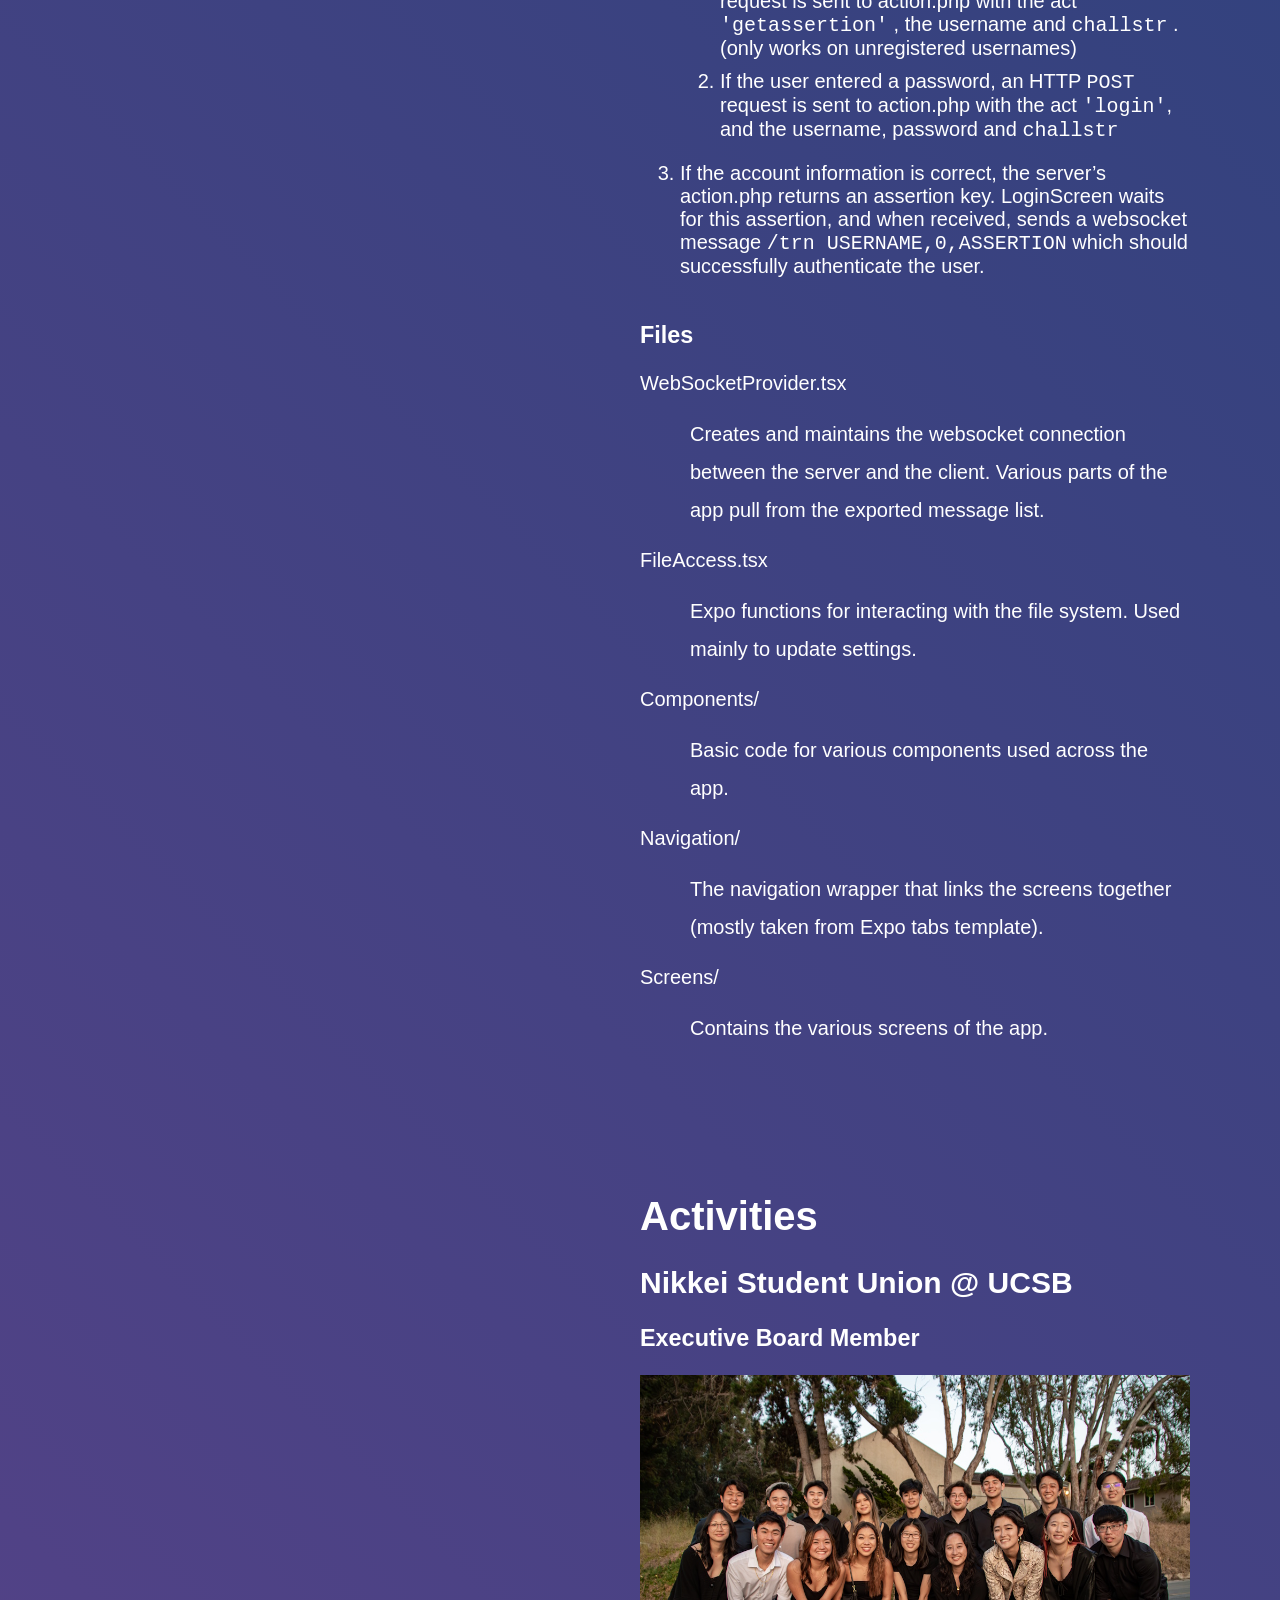
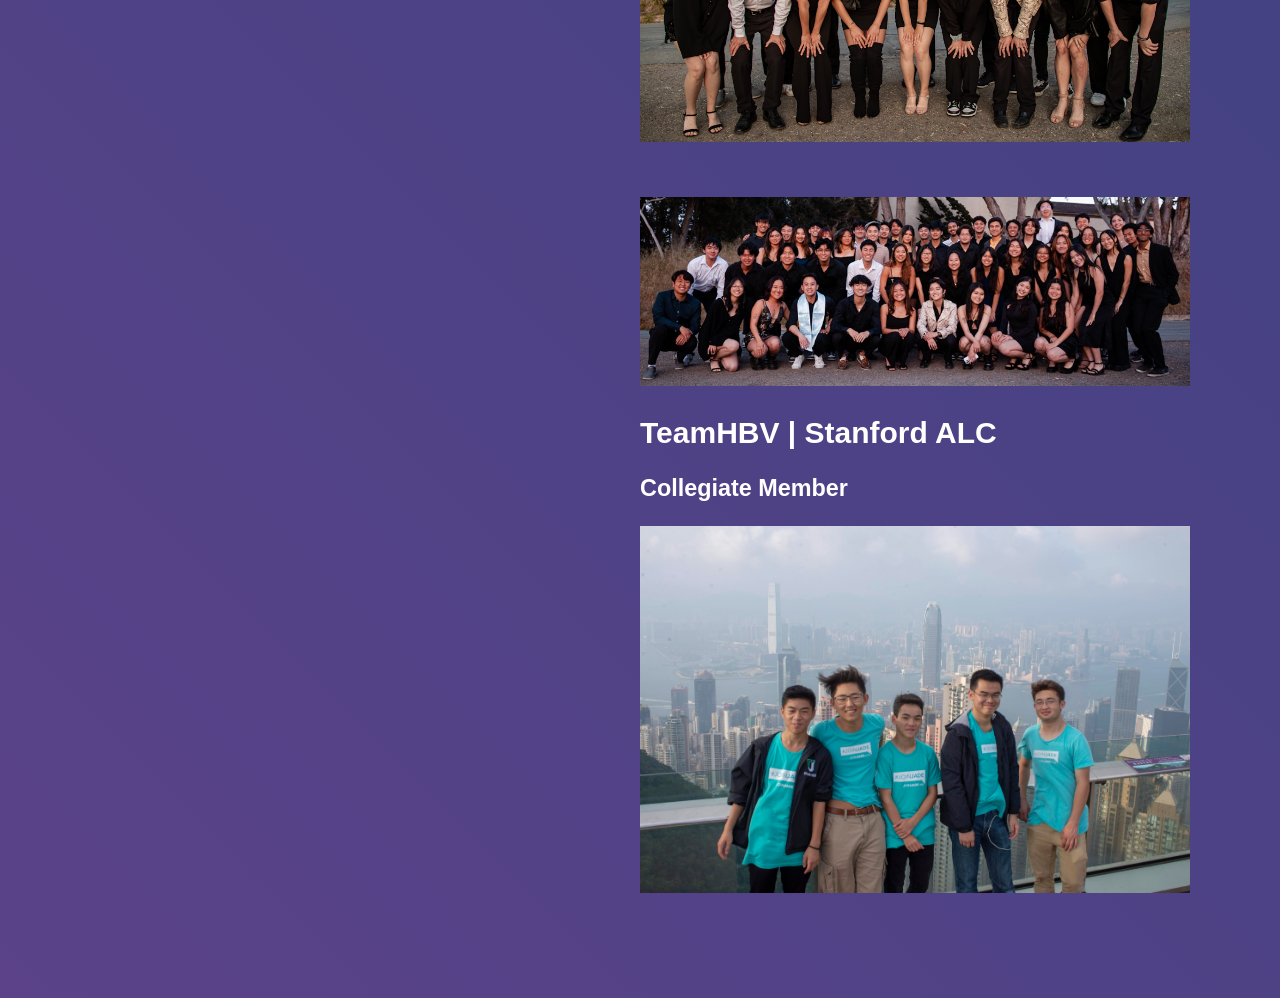
==== commit b4e9551f: "Updates" ====
--- a/index.html
+++ b/index.html
@@ -1 +1 @@
-<!doctype html><html lang="en"><head><meta charset="utf-8"/><link rel="icon" href="/favicon.ico"/><meta name="viewport" content="width=device-width,initial-scale=1"/><meta name="theme-color" content="#000000"/><meta name="description" content="Web site created using create-react-app"/><link rel="apple-touch-icon" href="/logo192.png"/><link rel="manifest" href="/manifest.json"/><title>Chris Straw</title><script defer="defer" src="/static/js/main.a9183328.js"></script><link href="/static/css/main.ee994331.css" rel="stylesheet"></head><body><noscript>You need to enable JavaScript to run this app.</noscript><div id="root"></div></body></html>+<!doctype html><html lang="en"><head><meta charset="utf-8"/><link rel="icon" href="/favicon.ico"/><meta name="viewport" content="width=device-width,initial-scale=1"/><meta name="theme-color" content="#000000"/><meta name="description" content="Web site created using create-react-app"/><link rel="apple-touch-icon" href="/logo192.png"/><link rel="manifest" href="/manifest.json"/><title>Chris Straw</title><script defer="defer" src="/static/js/main.76fa93c6.js"></script><link href="/static/css/main.ee994331.css" rel="stylesheet"></head><body><noscript>You need to enable JavaScript to run this app.</noscript><div id="root"></div></body></html>
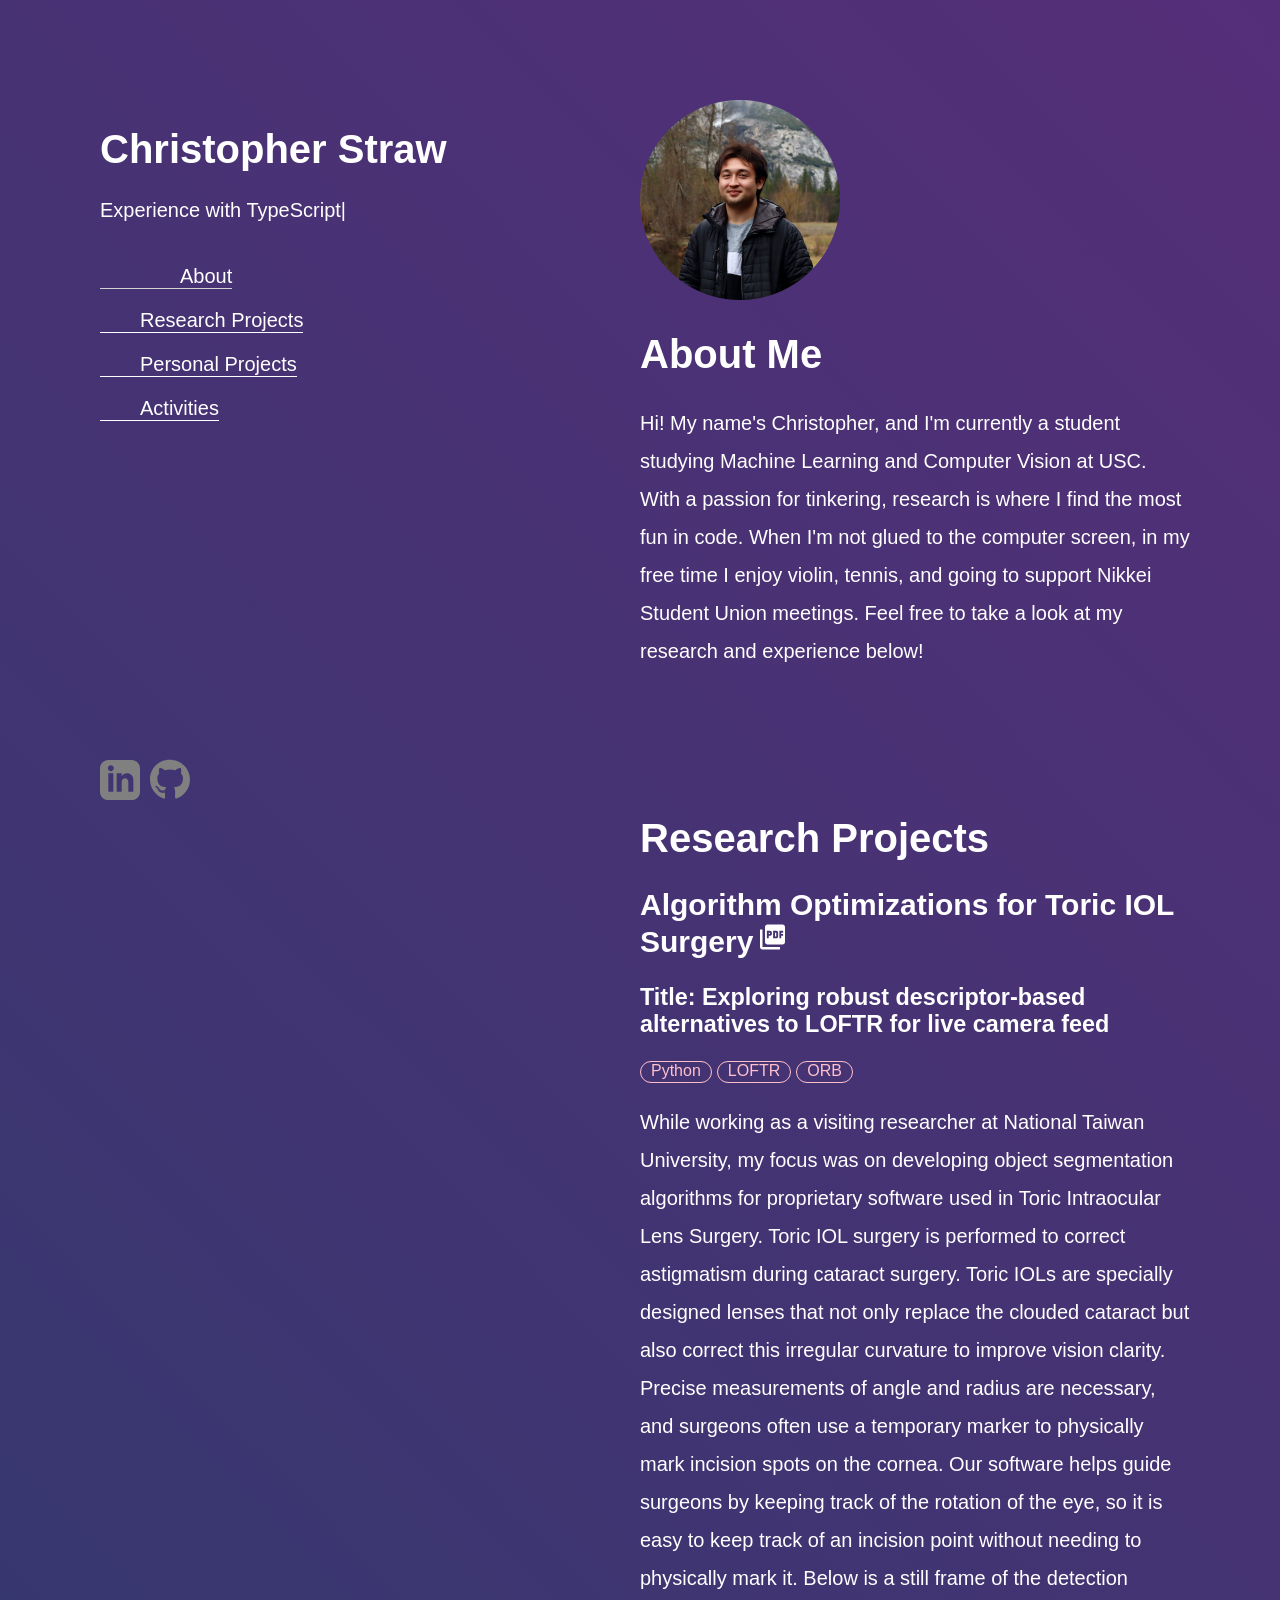
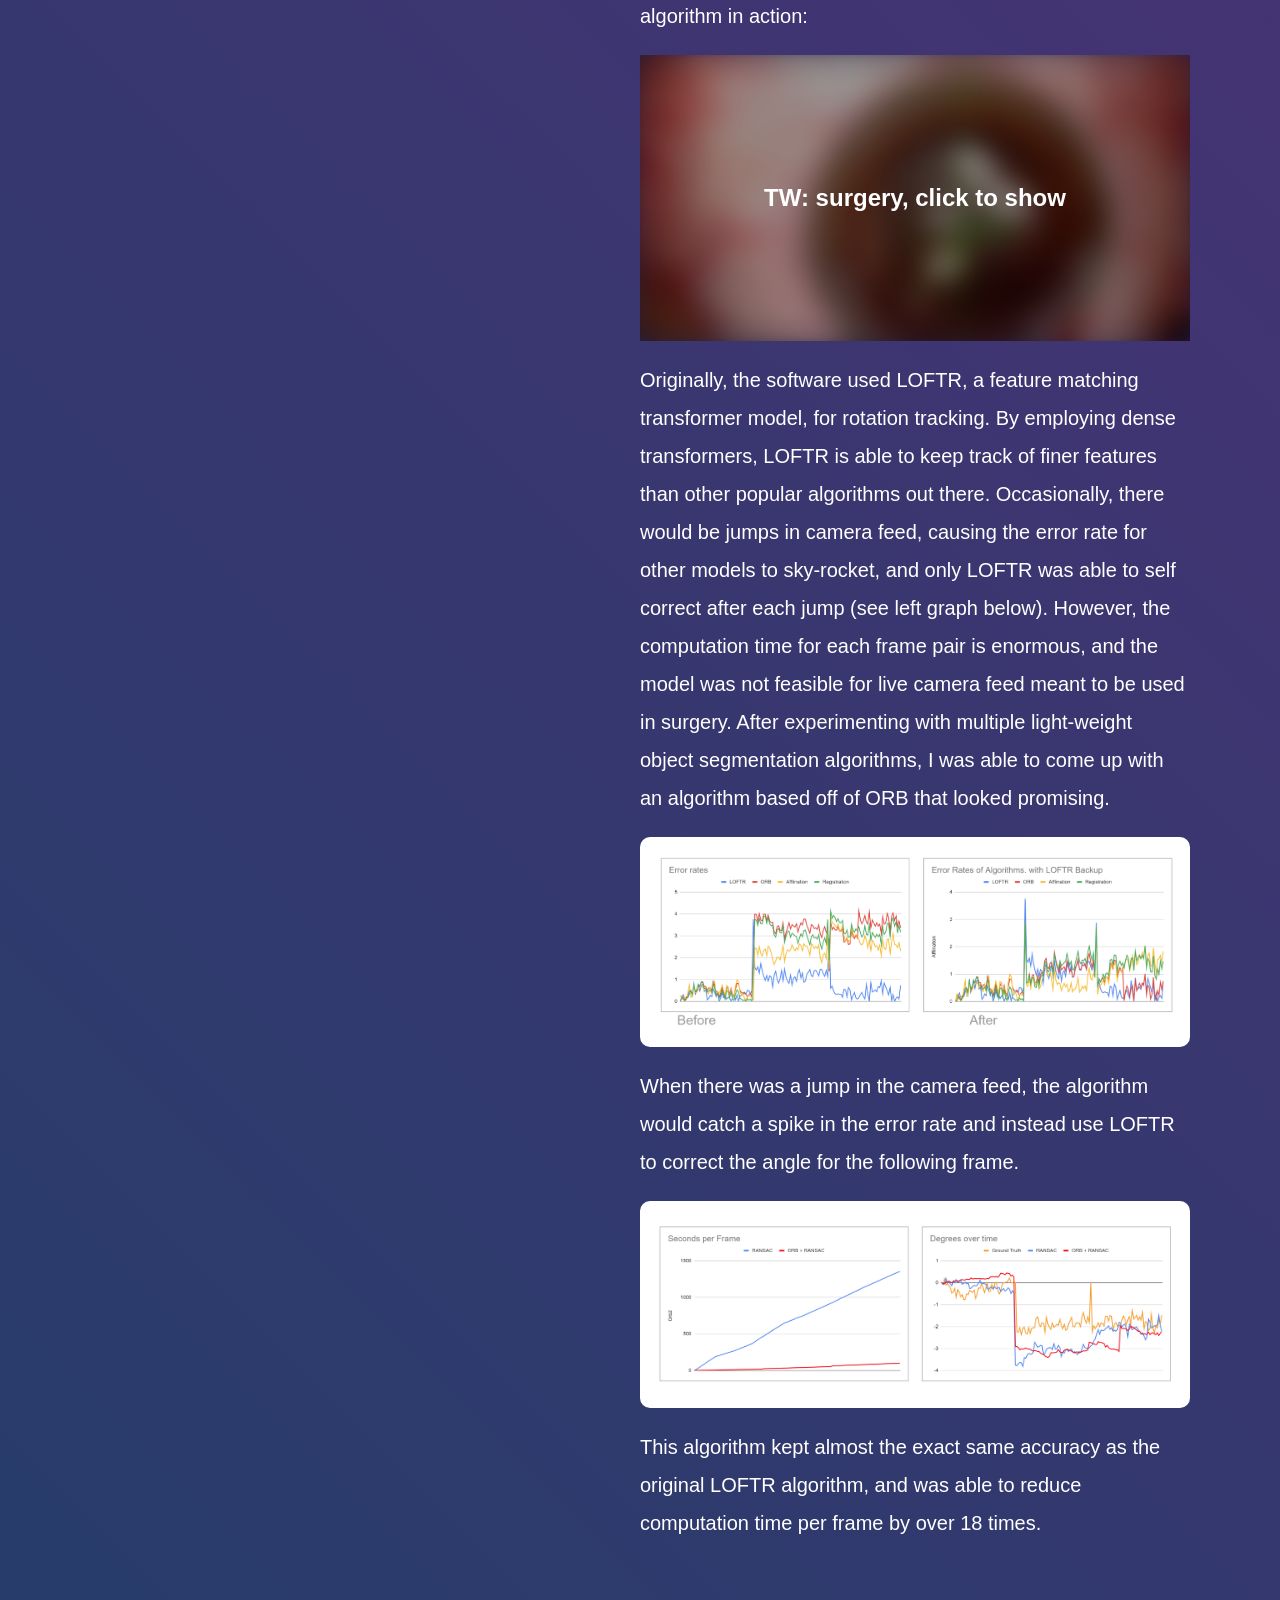
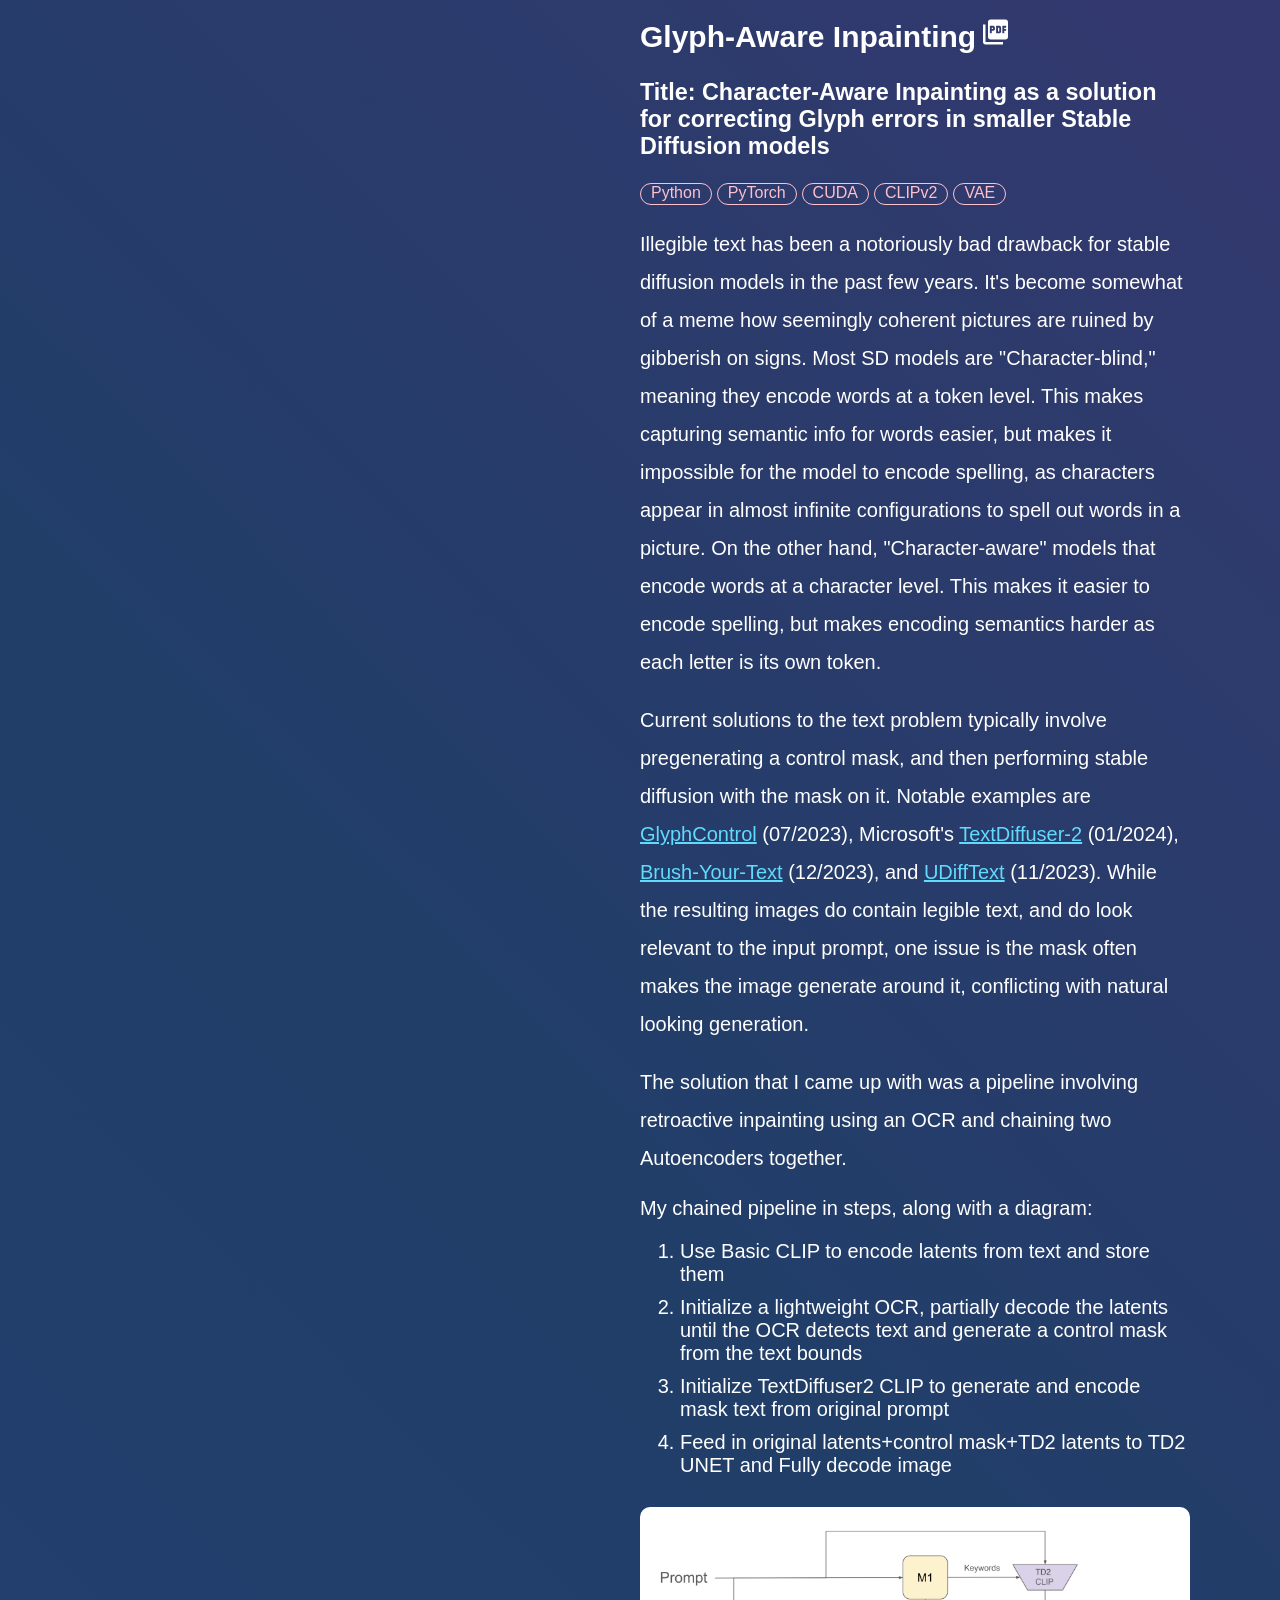
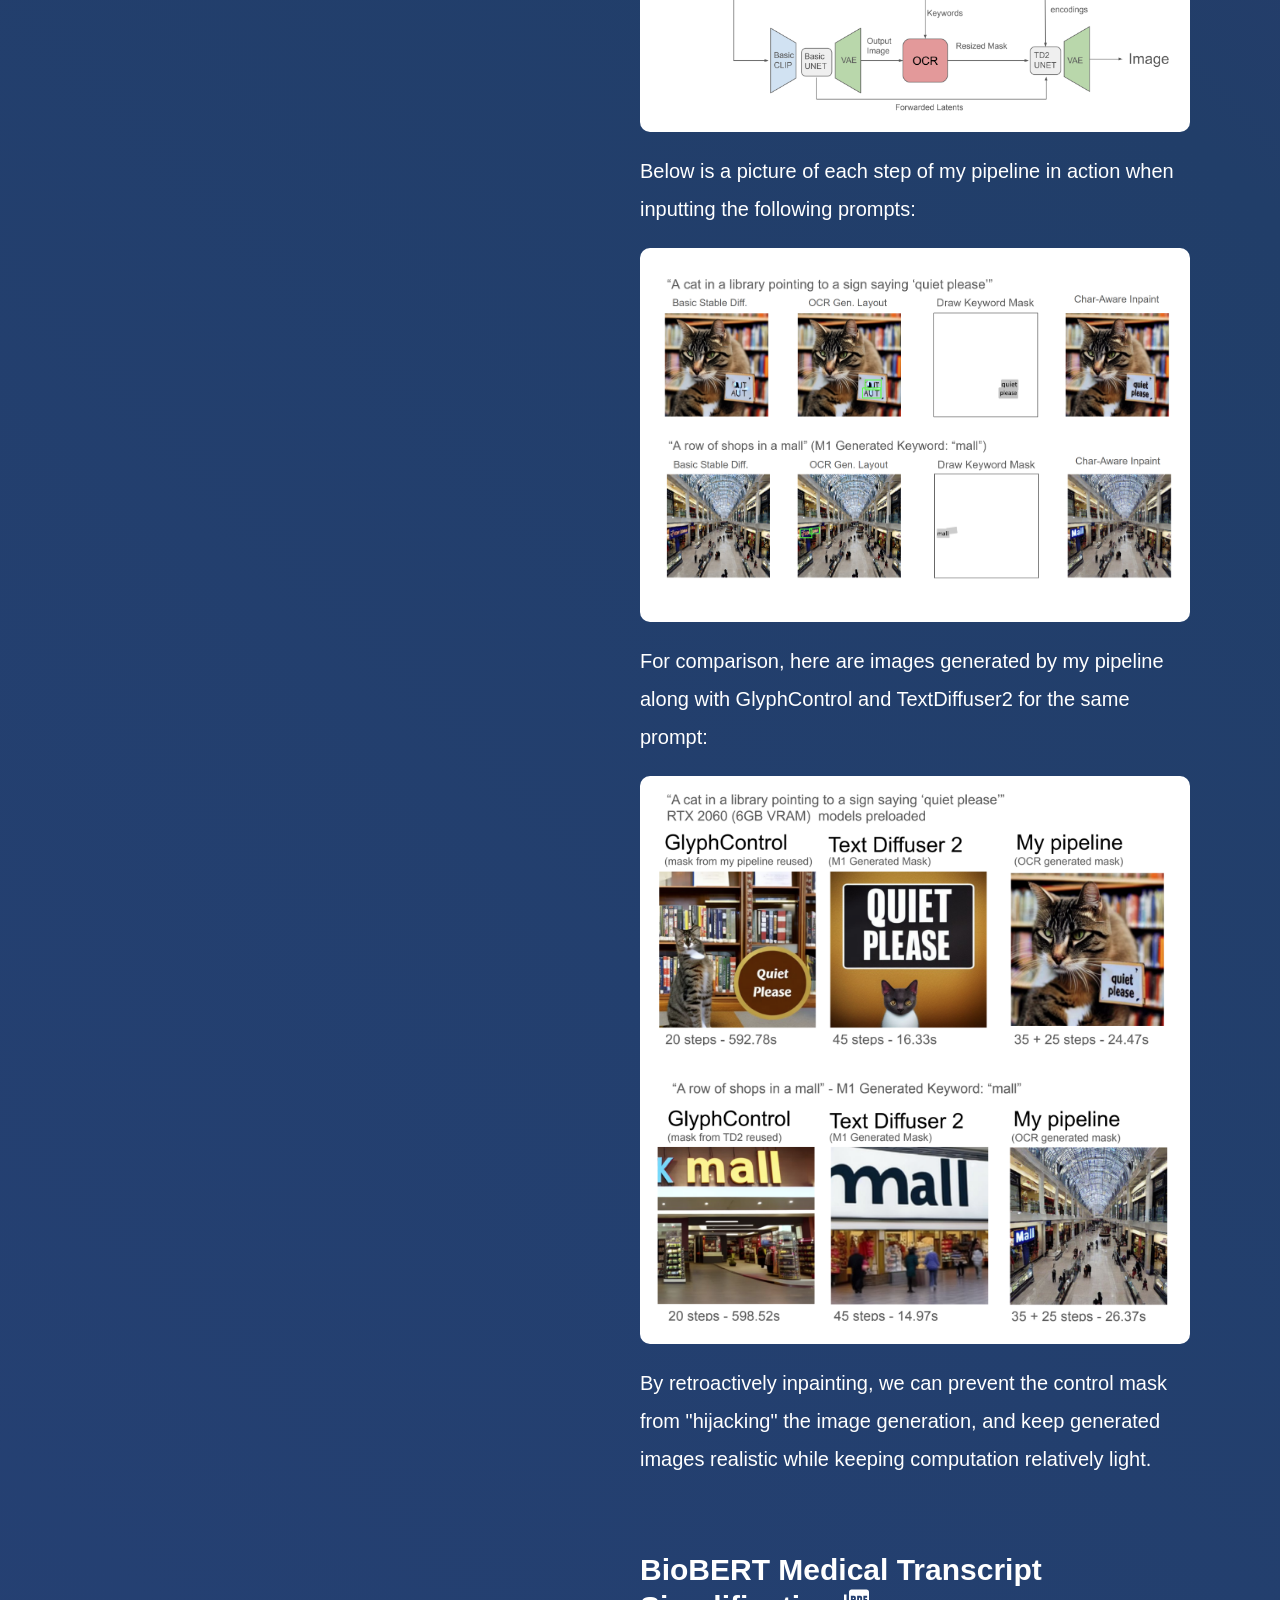
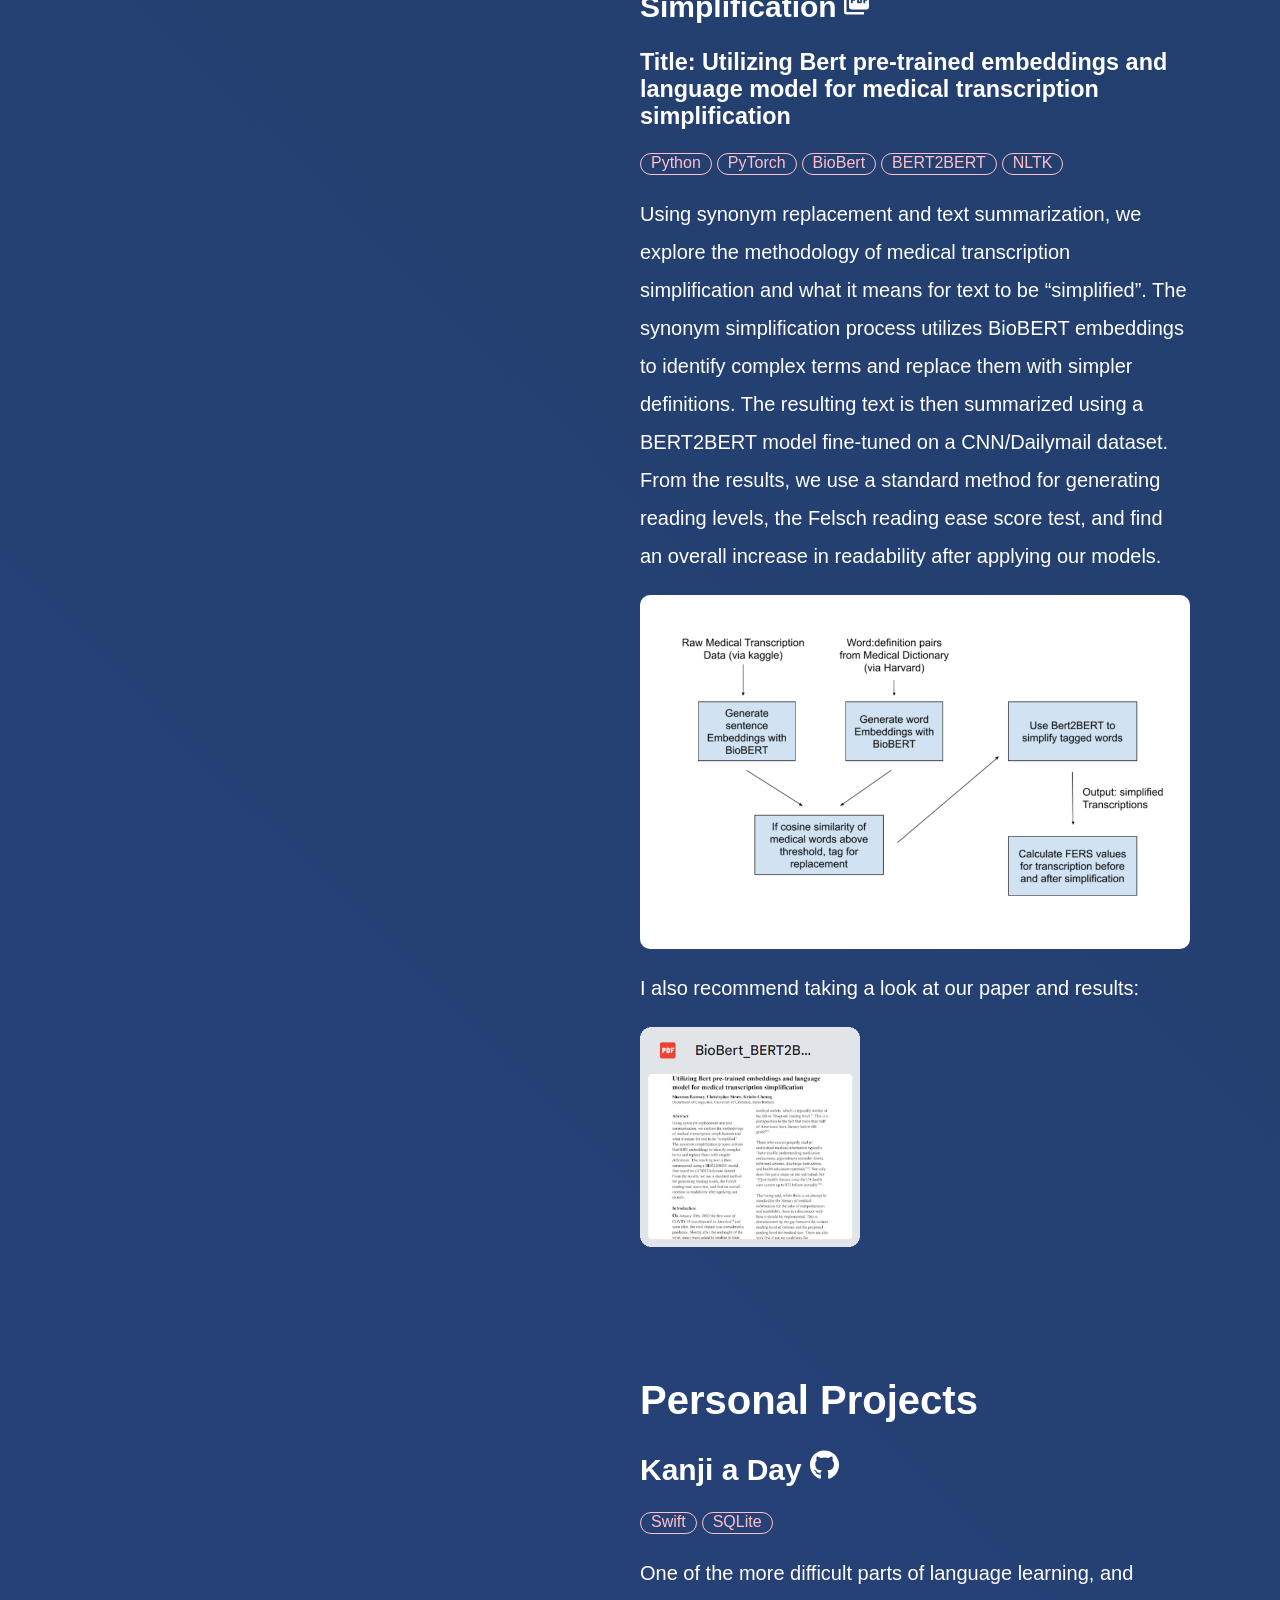
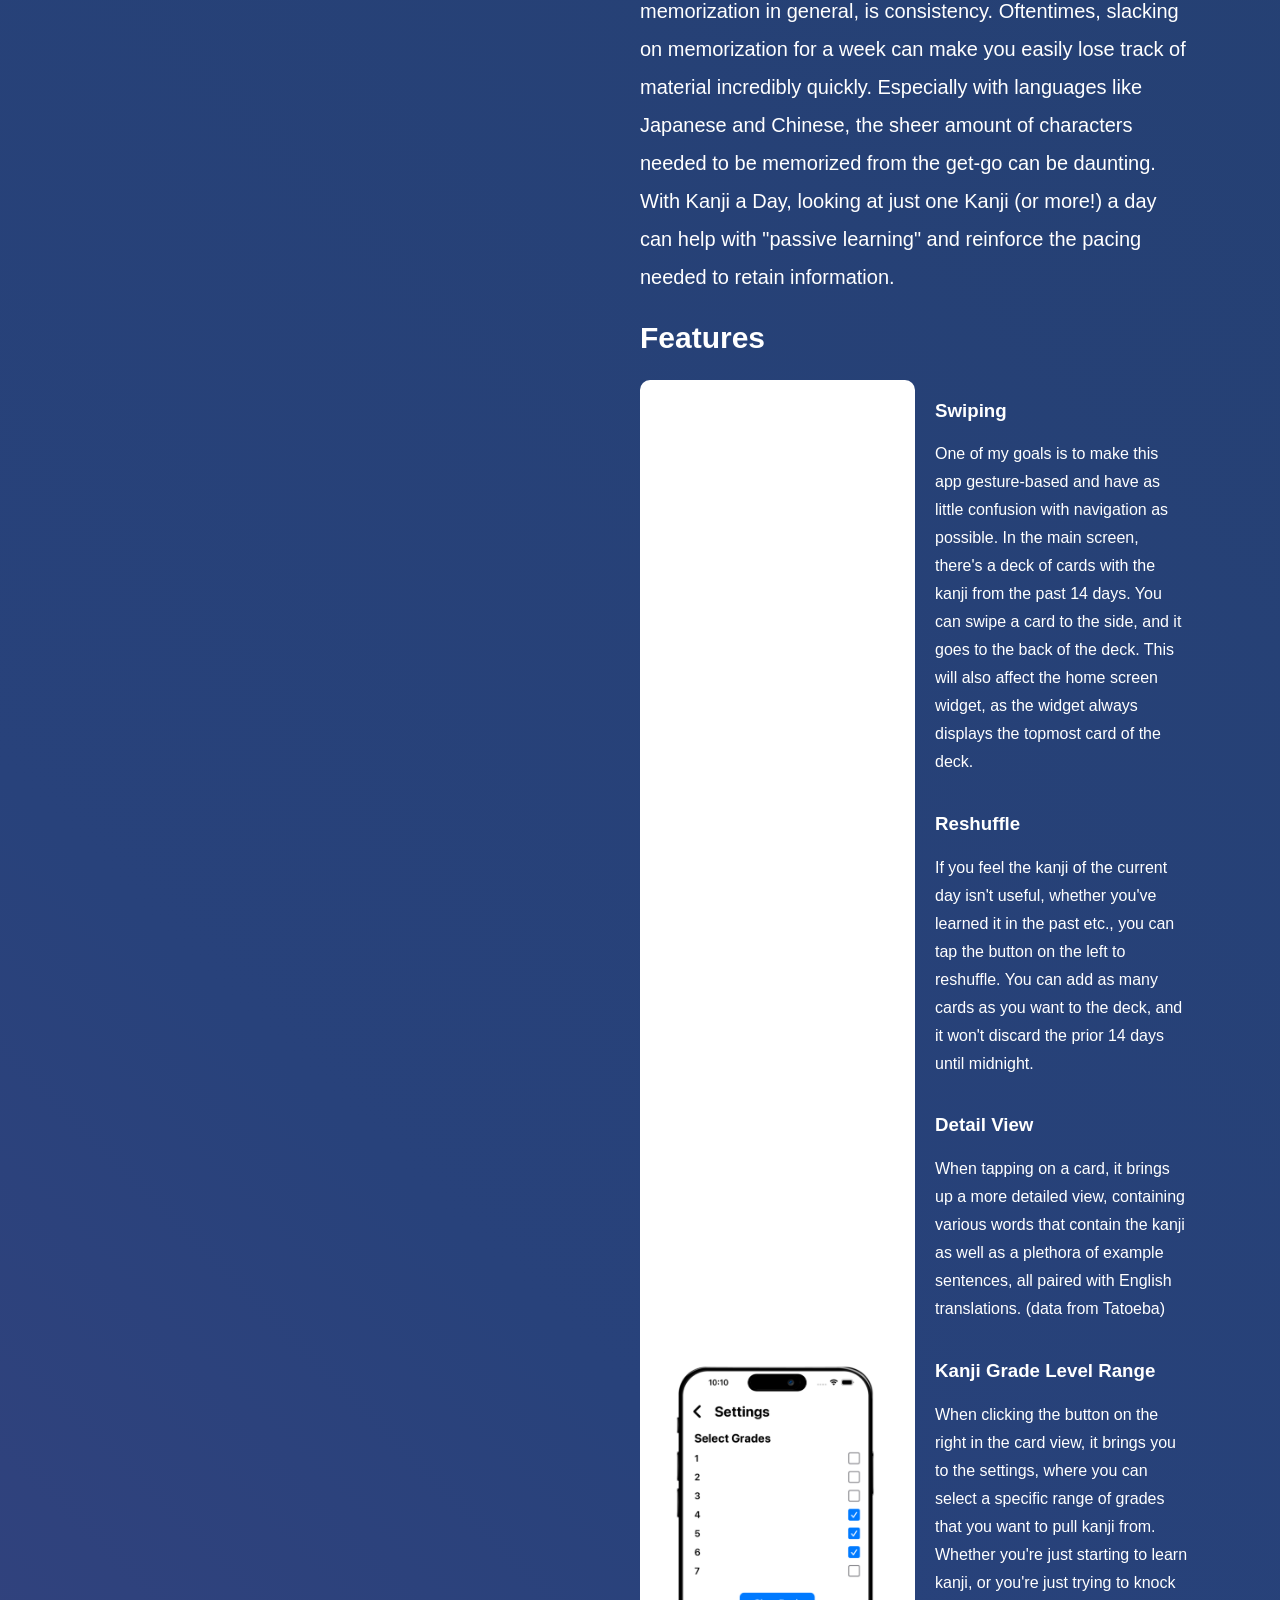
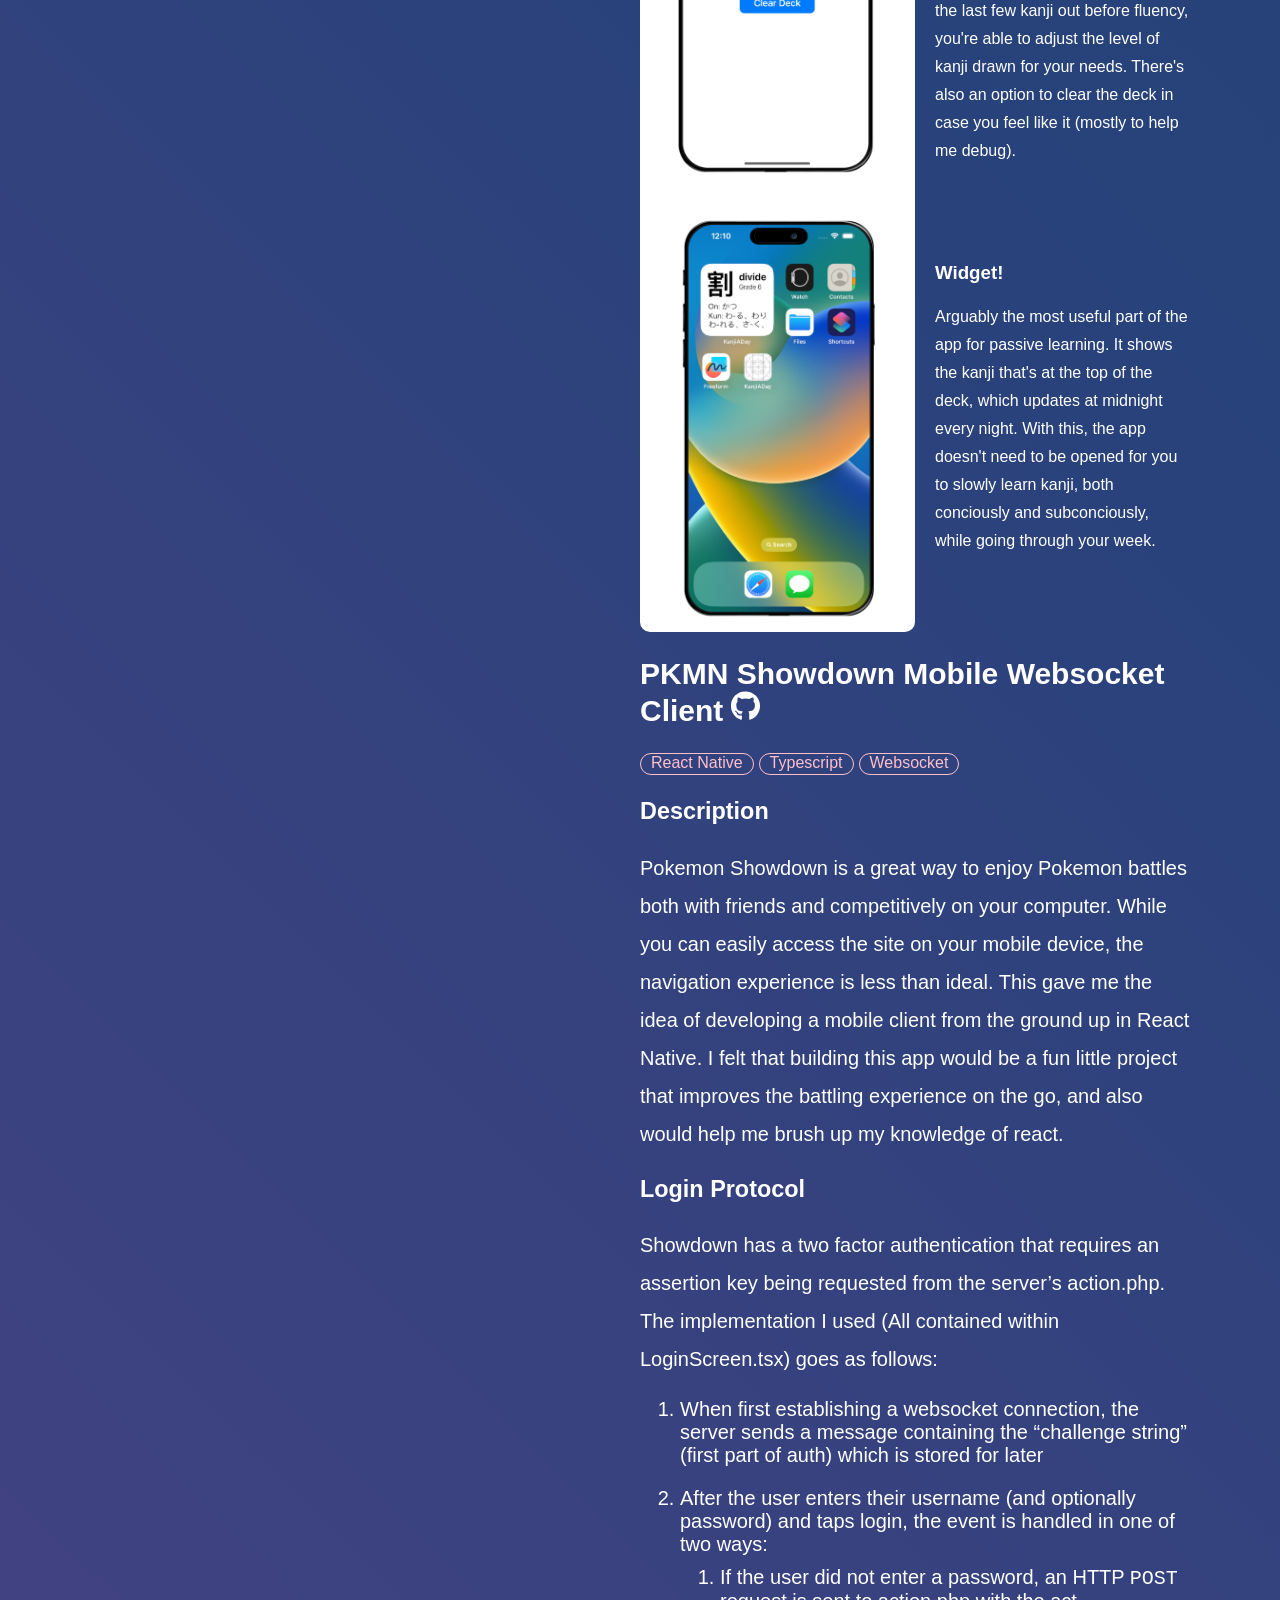
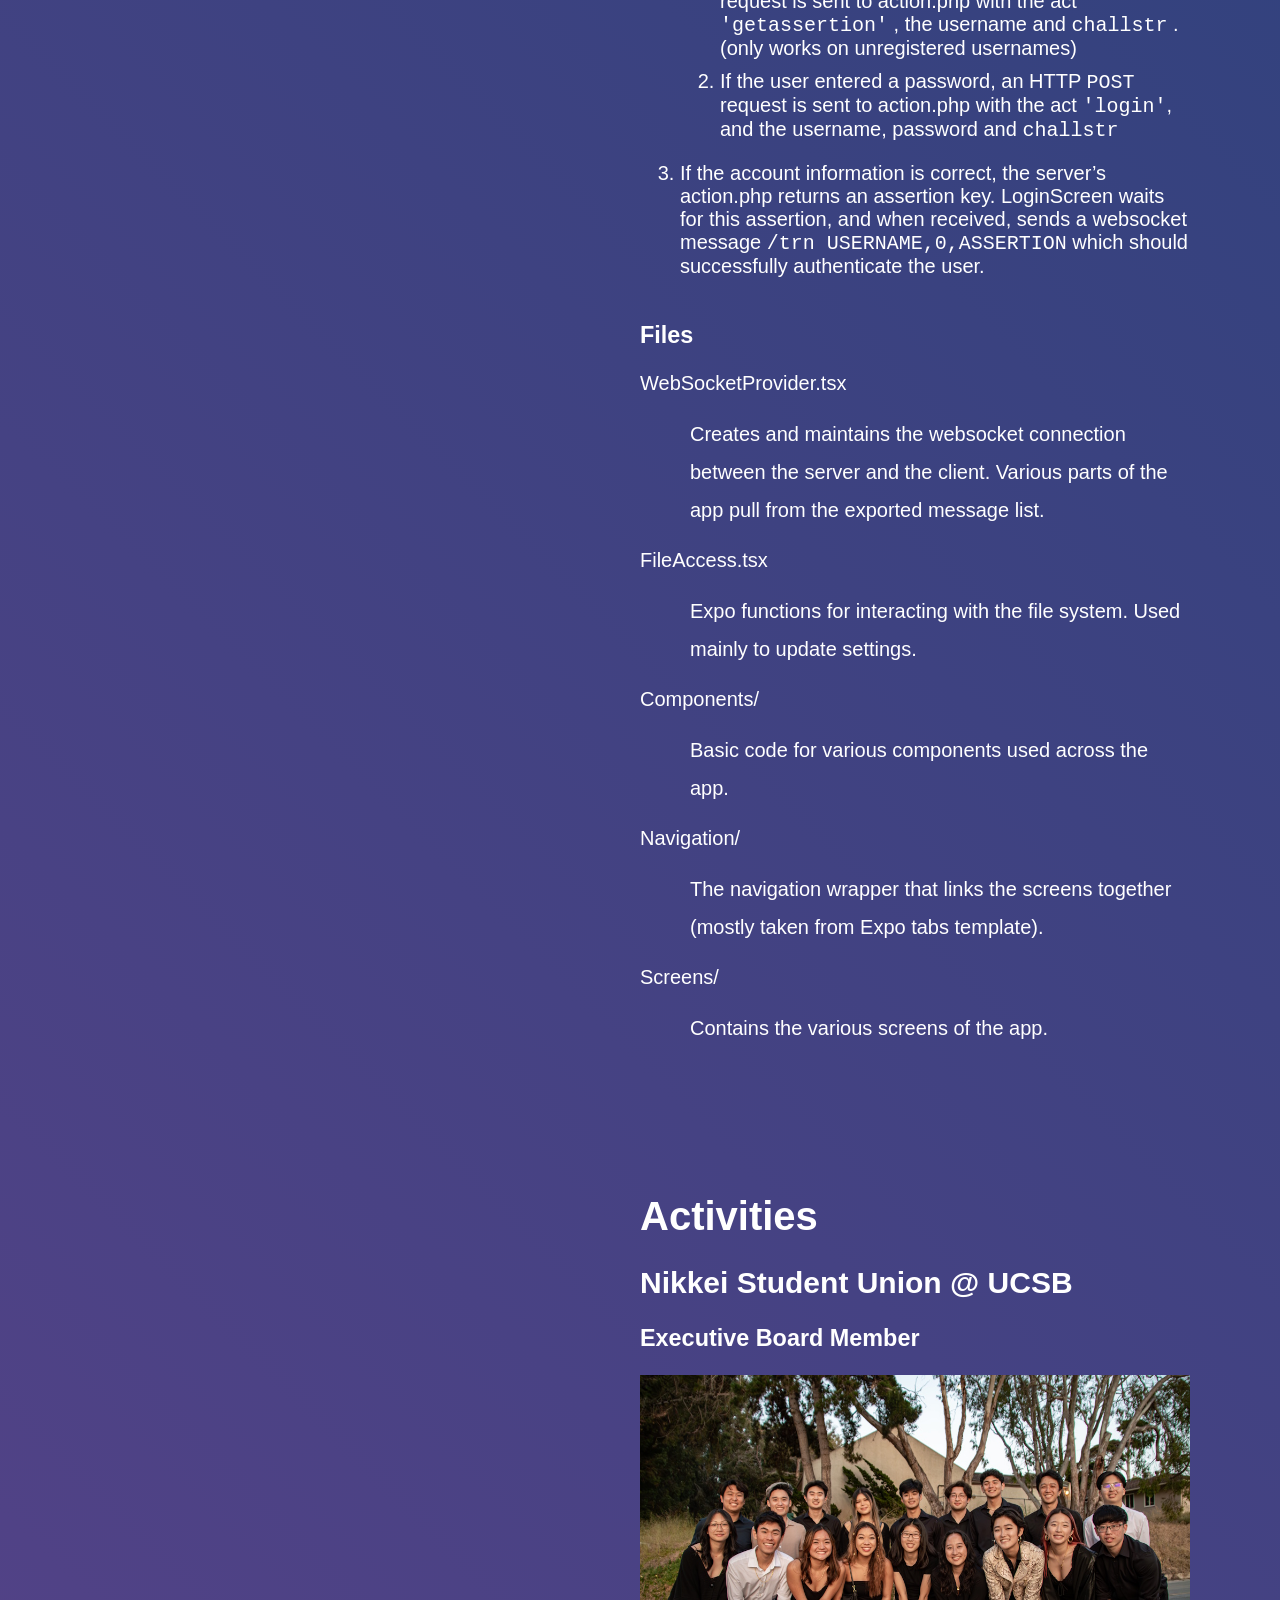
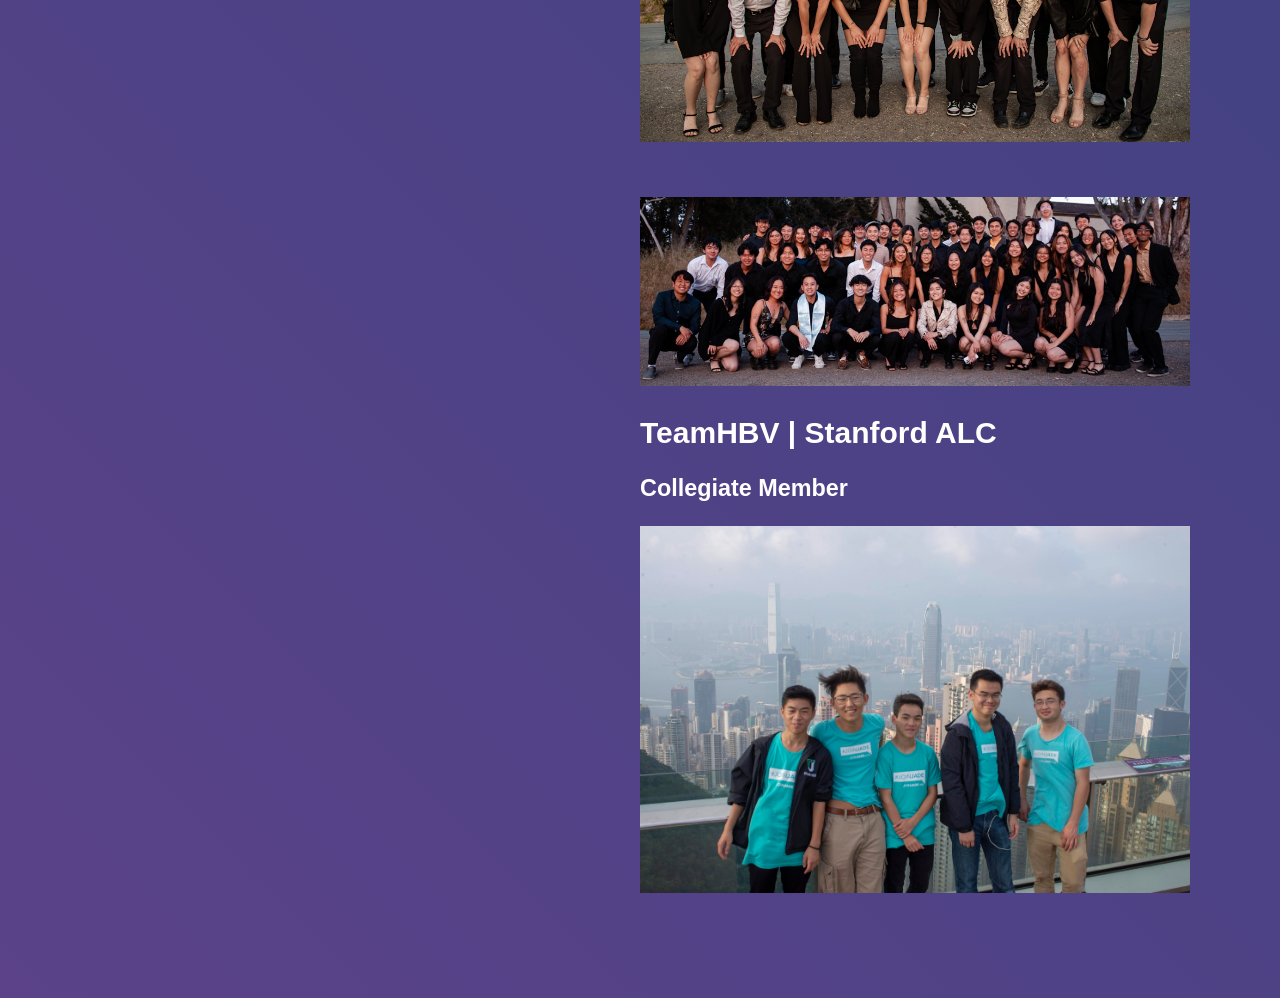
==== commit f2999fe4: "Updates" ====
--- a/index.html
+++ b/index.html
@@ -1 +1 @@
-<!doctype html><html lang="en"><head><meta charset="utf-8"/><link rel="icon" href="/favicon.ico"/><meta name="viewport" content="width=device-width,initial-scale=1"/><meta name="theme-color" content="#000000"/><meta name="description" content="Web site created using create-react-app"/><link rel="apple-touch-icon" href="/logo192.png"/><link rel="manifest" href="/manifest.json"/><title>Chris Straw</title><script defer="defer" src="/static/js/main.76fa93c6.js"></script><link href="/static/css/main.ee994331.css" rel="stylesheet"></head><body><noscript>You need to enable JavaScript to run this app.</noscript><div id="root"></div></body></html>+<!doctype html><html lang="en"><head><meta charset="utf-8"/><link rel="icon" href="/favicon.ico"/><meta name="viewport" content="width=device-width,initial-scale=1"/><meta name="theme-color" content="#000000"/><meta name="description" content="Web site created using create-react-app"/><link rel="apple-touch-icon" href="/logo192.png"/><link rel="manifest" href="/manifest.json"/><title>Chris Straw</title><script defer="defer" src="/static/js/main.95404f2b.js"></script><link href="/static/css/main.ee994331.css" rel="stylesheet"></head><body><noscript>You need to enable JavaScript to run this app.</noscript><div id="root"></div></body></html>
